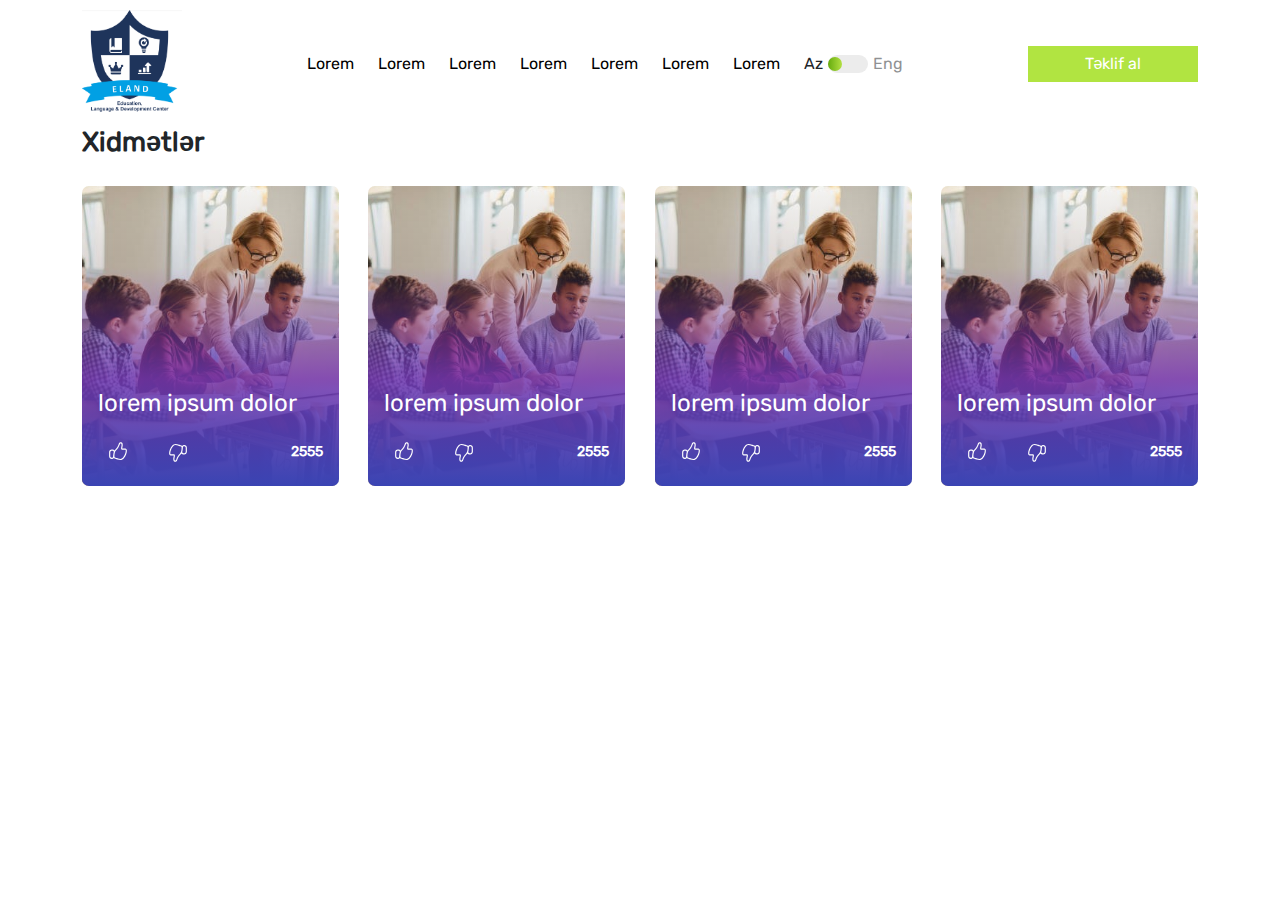
==== index.html @ 7e769d2e "first commit" ====
<!DOCTYPE html>
<html lang="en">
  <head>
    <meta charset="UTF-8" />
    <meta name="viewport" content="width=device-width, initial-scale=1.0" />
    <title>Eland</title>
    <link rel="stylesheet" href="/css/bootstrap.min.css" />
    <link rel="stylesheet" href="/css/reset.css" />
    <link rel="stylesheet" href="/css/style.css" />
  </head>
  <body>
    <header>
      <div class="container">
        <nav>
          <div id="navLogo">
            <a href="/">
              <img src="/img/elandlogo.png" alt="elandLogo" />
            </a>
          </div>
          <ul id="navLinks">
            <li><a href="">lorem</a></li>
            <li><a href="">lorem</a></li>
            <li><a href="">lorem</a></li>
            <li><a href="">lorem</a></li>
            <li><a href="">lorem</a></li>
            <li><a href="">lorem</a></li>
            <li><a href="">lorem</a></li>
            <ul id="changeLangs">
              <li id="langAze">Az</li>
              <span id="changeBar"></span>
              <li id="langEng">Eng</li>
            </ul>
          </ul>
          <a id="proposalPrice" href="">Təklif al</a>
        </nav>
      </div>
    </header>

    <main>
      <section>
        <div id="services">
          <div class="container">
            <h2>Xidmətlər</h2>
            <div id="servicesWrapper" class="wrapper">
              <article class="service" title="">
                <a href="#">
                  <img src="/img/service.jpeg" alt="" class="objFit" />
                  <div class="serviceContents">
                    <h4>lorem ipsum dolor</h4>
                    <div class="artFooter">
                      <div class="likeDislikeWrapper">
                        <div class="like">
                          <svg
                            width="24"
                            height="24"
                            viewBox="0 0 24 24"
                            fill="none"
                            xmlns="https://www.w3.org/2000/svg"
                            style="transform: scale(0.83)"
                          >
                            <path
                              fill-rule="evenodd"
                              clip-rule="evenodd"
                              d="M14.0841 0.536485C14.3864 0.374713 14.7276 0.299985 15.1011 0.299988C15.7325 0.299993 16.4523 0.421565 16.9845 1.00517C17.4967 1.56679 17.6979 2.40997 17.6979 3.49999C17.6979 4.08125 17.6049 4.70261 17.5008 5.2761C17.4564 5.5204 17.4116 5.74895 17.3688 5.96695C17.3056 6.28933 17.2469 6.58863 17.2009 6.88166C17.1292 7.33825 17.1165 7.6325 17.1439 7.79999H20.7474C21.4315 7.79999 21.9533 8.14508 22.2722 8.67725C22.5656 9.16678 22.68 9.79346 22.6975 10.4339C22.733 11.7282 22.3794 13.3855 21.765 14.9991C21.1482 16.6187 20.243 18.2622 19.1198 19.5143C18.0053 20.7566 16.5942 21.7 14.9739 21.7C13.6881 21.7 12.5704 21.419 11.5759 21.0901C11.1793 20.959 10.794 20.8172 10.4301 20.6833C10.3418 20.6508 10.2548 20.6188 10.1692 20.5875C9.72348 20.4246 9.31067 20.2795 8.90835 20.1685C8.10207 19.946 7.43821 19.6927 6.98305 19.2573C6.49428 19.977 5.67373 20.45 4.74229 20.45H4.49964C2.73243 20.45 1.29999 19.0172 1.29999 17.25V12.25C1.29999 10.4828 2.73243 9.04999 4.49964 9.04999H5.50646C6.49336 9.04999 7.27409 9.54126 7.75286 10.2495C7.99454 9.87975 8.27692 9.53071 8.60702 9.21035L8.6187 9.19901L8.6309 9.18822C10.4302 7.59759 12.0815 4.87993 12.7614 2.69155C12.7726 2.6555 12.7839 2.61866 12.7955 2.58114C12.9331 2.13431 13.1001 1.59214 13.3894 1.1715C13.5585 0.925457 13.7819 0.698182 14.0841 0.536485ZM7.80437 14.6906C7.91875 13.9262 8.04332 13.3091 8.18469 12.7623C8.21002 12.6643 8.23028 12.5656 8.24559 12.4665C8.52943 11.5954 8.95158 10.8311 9.571 10.2258C11.5764 8.44709 13.3521 5.5089 14.0983 3.10693L14.1006 3.09951C14.2708 2.55175 14.3792 2.20294 14.543 1.96469C14.6128 1.86309 14.6784 1.80631 14.7446 1.77086C14.8107 1.73549 14.9174 1.69999 15.101 1.69999C15.5838 1.69999 15.8124 1.79757 15.9501 1.94853C16.1078 2.12149 16.2979 2.5283 16.2979 3.49999C16.2979 3.94958 16.2245 4.46864 16.1233 5.02594C16.087 5.22554 16.0456 5.43772 16.0038 5.6516C15.9356 6.00051 15.8666 6.35393 15.8178 6.6646C15.7405 7.15721 15.6812 7.71539 15.792 8.17329C15.8513 8.41862 15.9726 8.69298 16.2195 8.90295C16.4736 9.11906 16.7816 9.19999 17.0835 9.19999H20.7474C20.8932 9.19999 20.9806 9.24552 21.0714 9.39694C21.1877 9.59101 21.2835 9.94089 21.2981 10.4723C21.3268 11.5218 21.0321 12.9895 20.4566 14.5009C19.8834 16.0063 19.057 17.4877 18.0777 18.5794C17.0895 19.6809 16.0272 20.3 14.9739 20.3C13.8966 20.3 12.9381 20.066 12.0155 19.7609C11.6431 19.6378 11.285 19.5061 10.9231 19.3729C10.8323 19.3395 10.7413 19.3061 10.6498 19.2726C10.2004 19.1084 9.74194 18.9461 9.28071 18.8189C8.42205 18.582 8.07763 18.3876 7.91696 18.211C7.79092 18.0725 7.69931 17.8564 7.6993 17.25C7.69929 16.4067 7.71784 15.5383 7.80437 14.6906ZM6.87675 12.1514C6.97527 11.2278 6.31593 10.45 5.50646 10.45H4.49964C3.50581 10.45 2.69999 11.2558 2.69999 12.25V17.25C2.69999 18.2442 3.50581 19.05 4.49964 19.05H4.74229C5.42084 19.05 5.9942 18.5204 6.05214 17.8272C6.16442 16.4841 6.28164 15.4129 6.41528 14.5136C6.46613 14.0258 6.5385 13.5371 6.64103 13.0577C6.70609 12.7534 6.7838 12.4503 6.87675 12.1514Z"
                              fill="#FFFFFF"
                            ></path>
                          </svg>
                        </div>
                        <div class="disLike">
                          <svg
                            width="24"
                            height="24"
                            viewBox="0 0 24 24"
                            fill="none"
                            xmlns="https://www.w3.org/2000/svg"
                            style="transform: scale(0.83) rotate(180deg)"
                          >
                            <path
                              fill-rule="evenodd"
                              clip-rule="evenodd"
                              d="M14.0841 0.536485C14.3864 0.374713 14.7276 0.299985 15.1011 0.299988C15.7325 0.299993 16.4523 0.421565 16.9845 1.00517C17.4967 1.56679 17.6979 2.40997 17.6979 3.49999C17.6979 4.08125 17.6049 4.70261 17.5008 5.2761C17.4564 5.5204 17.4116 5.74895 17.3688 5.96695C17.3056 6.28933 17.2469 6.58863 17.2009 6.88166C17.1292 7.33825 17.1165 7.6325 17.1439 7.79999H20.7474C21.4315 7.79999 21.9533 8.14508 22.2722 8.67725C22.5656 9.16678 22.68 9.79346 22.6975 10.4339C22.733 11.7282 22.3794 13.3855 21.765 14.9991C21.1482 16.6187 20.243 18.2622 19.1198 19.5143C18.0053 20.7566 16.5942 21.7 14.9739 21.7C13.6881 21.7 12.5704 21.419 11.5759 21.0901C11.1793 20.959 10.794 20.8172 10.4301 20.6833C10.3418 20.6508 10.2548 20.6188 10.1692 20.5875C9.72348 20.4246 9.31067 20.2795 8.90835 20.1685C8.10207 19.946 7.43821 19.6927 6.98305 19.2573C6.49428 19.977 5.67373 20.45 4.74229 20.45H4.49964C2.73243 20.45 1.29999 19.0172 1.29999 17.25V12.25C1.29999 10.4828 2.73243 9.04999 4.49964 9.04999H5.50646C6.49336 9.04999 7.27409 9.54126 7.75286 10.2495C7.99454 9.87975 8.27692 9.53071 8.60702 9.21035L8.6187 9.19901L8.6309 9.18822C10.4302 7.59759 12.0815 4.87993 12.7614 2.69155C12.7726 2.6555 12.7839 2.61866 12.7955 2.58114C12.9331 2.13431 13.1001 1.59214 13.3894 1.1715C13.5585 0.925457 13.7819 0.698182 14.0841 0.536485ZM7.80437 14.6906C7.91875 13.9262 8.04332 13.3091 8.18469 12.7623C8.21002 12.6643 8.23028 12.5656 8.24559 12.4665C8.52943 11.5954 8.95158 10.8311 9.571 10.2258C11.5764 8.44709 13.3521 5.5089 14.0983 3.10693L14.1006 3.09951C14.2708 2.55175 14.3792 2.20294 14.543 1.96469C14.6128 1.86309 14.6784 1.80631 14.7446 1.77086C14.8107 1.73549 14.9174 1.69999 15.101 1.69999C15.5838 1.69999 15.8124 1.79757 15.9501 1.94853C16.1078 2.12149 16.2979 2.5283 16.2979 3.49999C16.2979 3.94958 16.2245 4.46864 16.1233 5.02594C16.087 5.22554 16.0456 5.43772 16.0038 5.6516C15.9356 6.00051 15.8666 6.35393 15.8178 6.6646C15.7405 7.15721 15.6812 7.71539 15.792 8.17329C15.8513 8.41862 15.9726 8.69298 16.2195 8.90295C16.4736 9.11906 16.7816 9.19999 17.0835 9.19999H20.7474C20.8932 9.19999 20.9806 9.24552 21.0714 9.39694C21.1877 9.59101 21.2835 9.94089 21.2981 10.4723C21.3268 11.5218 21.0321 12.9895 20.4566 14.5009C19.8834 16.0063 19.057 17.4877 18.0777 18.5794C17.0895 19.6809 16.0272 20.3 14.9739 20.3C13.8966 20.3 12.9381 20.066 12.0155 19.7609C11.6431 19.6378 11.285 19.5061 10.9231 19.3729C10.8323 19.3395 10.7413 19.3061 10.6498 19.2726C10.2004 19.1084 9.74194 18.9461 9.28071 18.8189C8.42205 18.582 8.07763 18.3876 7.91696 18.211C7.79092 18.0725 7.69931 17.8564 7.6993 17.25C7.69929 16.4067 7.71784 15.5383 7.80437 14.6906ZM6.87675 12.1514C6.97527 11.2278 6.31593 10.45 5.50646 10.45H4.49964C3.50581 10.45 2.69999 11.2558 2.69999 12.25V17.25C2.69999 18.2442 3.50581 19.05 4.49964 19.05H4.74229C5.42084 19.05 5.9942 18.5204 6.05214 17.8272C6.16442 16.4841 6.28164 15.4129 6.41528 14.5136C6.46613 14.0258 6.5385 13.5371 6.64103 13.0577C6.70609 12.7534 6.7838 12.4503 6.87675 12.1514Z"
                              fill="#FFFFFF"
                            ></path>
                          </svg>
                        </div>
                      </div>
                      <div class="views">2555</div>
                    </div>
                  </div>
                </a>
              </article>
              <article class="service" title="">
                <a href="#">
                  <img src="/img/service.jpeg" alt="" class="objFit" />
                  <div class="serviceContents">
                    <h4>lorem ipsum dolor</h4>
                    <div class="artFooter">
                      <div class="likeDislikeWrapper">
                        <div class="like">
                          <svg
                            width="24"
                            height="24"
                            viewBox="0 0 24 24"
                            fill="none"
                            xmlns="https://www.w3.org/2000/svg"
                            style="transform: scale(0.83)"
                          >
                            <path
                              fill-rule="evenodd"
                              clip-rule="evenodd"
                              d="M14.0841 0.536485C14.3864 0.374713 14.7276 0.299985 15.1011 0.299988C15.7325 0.299993 16.4523 0.421565 16.9845 1.00517C17.4967 1.56679 17.6979 2.40997 17.6979 3.49999C17.6979 4.08125 17.6049 4.70261 17.5008 5.2761C17.4564 5.5204 17.4116 5.74895 17.3688 5.96695C17.3056 6.28933 17.2469 6.58863 17.2009 6.88166C17.1292 7.33825 17.1165 7.6325 17.1439 7.79999H20.7474C21.4315 7.79999 21.9533 8.14508 22.2722 8.67725C22.5656 9.16678 22.68 9.79346 22.6975 10.4339C22.733 11.7282 22.3794 13.3855 21.765 14.9991C21.1482 16.6187 20.243 18.2622 19.1198 19.5143C18.0053 20.7566 16.5942 21.7 14.9739 21.7C13.6881 21.7 12.5704 21.419 11.5759 21.0901C11.1793 20.959 10.794 20.8172 10.4301 20.6833C10.3418 20.6508 10.2548 20.6188 10.1692 20.5875C9.72348 20.4246 9.31067 20.2795 8.90835 20.1685C8.10207 19.946 7.43821 19.6927 6.98305 19.2573C6.49428 19.977 5.67373 20.45 4.74229 20.45H4.49964C2.73243 20.45 1.29999 19.0172 1.29999 17.25V12.25C1.29999 10.4828 2.73243 9.04999 4.49964 9.04999H5.50646C6.49336 9.04999 7.27409 9.54126 7.75286 10.2495C7.99454 9.87975 8.27692 9.53071 8.60702 9.21035L8.6187 9.19901L8.6309 9.18822C10.4302 7.59759 12.0815 4.87993 12.7614 2.69155C12.7726 2.6555 12.7839 2.61866 12.7955 2.58114C12.9331 2.13431 13.1001 1.59214 13.3894 1.1715C13.5585 0.925457 13.7819 0.698182 14.0841 0.536485ZM7.80437 14.6906C7.91875 13.9262 8.04332 13.3091 8.18469 12.7623C8.21002 12.6643 8.23028 12.5656 8.24559 12.4665C8.52943 11.5954 8.95158 10.8311 9.571 10.2258C11.5764 8.44709 13.3521 5.5089 14.0983 3.10693L14.1006 3.09951C14.2708 2.55175 14.3792 2.20294 14.543 1.96469C14.6128 1.86309 14.6784 1.80631 14.7446 1.77086C14.8107 1.73549 14.9174 1.69999 15.101 1.69999C15.5838 1.69999 15.8124 1.79757 15.9501 1.94853C16.1078 2.12149 16.2979 2.5283 16.2979 3.49999C16.2979 3.94958 16.2245 4.46864 16.1233 5.02594C16.087 5.22554 16.0456 5.43772 16.0038 5.6516C15.9356 6.00051 15.8666 6.35393 15.8178 6.6646C15.7405 7.15721 15.6812 7.71539 15.792 8.17329C15.8513 8.41862 15.9726 8.69298 16.2195 8.90295C16.4736 9.11906 16.7816 9.19999 17.0835 9.19999H20.7474C20.8932 9.19999 20.9806 9.24552 21.0714 9.39694C21.1877 9.59101 21.2835 9.94089 21.2981 10.4723C21.3268 11.5218 21.0321 12.9895 20.4566 14.5009C19.8834 16.0063 19.057 17.4877 18.0777 18.5794C17.0895 19.6809 16.0272 20.3 14.9739 20.3C13.8966 20.3 12.9381 20.066 12.0155 19.7609C11.6431 19.6378 11.285 19.5061 10.9231 19.3729C10.8323 19.3395 10.7413 19.3061 10.6498 19.2726C10.2004 19.1084 9.74194 18.9461 9.28071 18.8189C8.42205 18.582 8.07763 18.3876 7.91696 18.211C7.79092 18.0725 7.69931 17.8564 7.6993 17.25C7.69929 16.4067 7.71784 15.5383 7.80437 14.6906ZM6.87675 12.1514C6.97527 11.2278 6.31593 10.45 5.50646 10.45H4.49964C3.50581 10.45 2.69999 11.2558 2.69999 12.25V17.25C2.69999 18.2442 3.50581 19.05 4.49964 19.05H4.74229C5.42084 19.05 5.9942 18.5204 6.05214 17.8272C6.16442 16.4841 6.28164 15.4129 6.41528 14.5136C6.46613 14.0258 6.5385 13.5371 6.64103 13.0577C6.70609 12.7534 6.7838 12.4503 6.87675 12.1514Z"
                              fill="#FFFFFF"
                            ></path>
                          </svg>
                        </div>
                        <div class="disLike">
                          <svg
                            width="24"
                            height="24"
                            viewBox="0 0 24 24"
                            fill="none"
                            xmlns="https://www.w3.org/2000/svg"
                            style="transform: scale(0.83) rotate(180deg)"
                          >
                            <path
                              fill-rule="evenodd"
                              clip-rule="evenodd"
                              d="M14.0841 0.536485C14.3864 0.374713 14.7276 0.299985 15.1011 0.299988C15.7325 0.299993 16.4523 0.421565 16.9845 1.00517C17.4967 1.56679 17.6979 2.40997 17.6979 3.49999C17.6979 4.08125 17.6049 4.70261 17.5008 5.2761C17.4564 5.5204 17.4116 5.74895 17.3688 5.96695C17.3056 6.28933 17.2469 6.58863 17.2009 6.88166C17.1292 7.33825 17.1165 7.6325 17.1439 7.79999H20.7474C21.4315 7.79999 21.9533 8.14508 22.2722 8.67725C22.5656 9.16678 22.68 9.79346 22.6975 10.4339C22.733 11.7282 22.3794 13.3855 21.765 14.9991C21.1482 16.6187 20.243 18.2622 19.1198 19.5143C18.0053 20.7566 16.5942 21.7 14.9739 21.7C13.6881 21.7 12.5704 21.419 11.5759 21.0901C11.1793 20.959 10.794 20.8172 10.4301 20.6833C10.3418 20.6508 10.2548 20.6188 10.1692 20.5875C9.72348 20.4246 9.31067 20.2795 8.90835 20.1685C8.10207 19.946 7.43821 19.6927 6.98305 19.2573C6.49428 19.977 5.67373 20.45 4.74229 20.45H4.49964C2.73243 20.45 1.29999 19.0172 1.29999 17.25V12.25C1.29999 10.4828 2.73243 9.04999 4.49964 9.04999H5.50646C6.49336 9.04999 7.27409 9.54126 7.75286 10.2495C7.99454 9.87975 8.27692 9.53071 8.60702 9.21035L8.6187 9.19901L8.6309 9.18822C10.4302 7.59759 12.0815 4.87993 12.7614 2.69155C12.7726 2.6555 12.7839 2.61866 12.7955 2.58114C12.9331 2.13431 13.1001 1.59214 13.3894 1.1715C13.5585 0.925457 13.7819 0.698182 14.0841 0.536485ZM7.80437 14.6906C7.91875 13.9262 8.04332 13.3091 8.18469 12.7623C8.21002 12.6643 8.23028 12.5656 8.24559 12.4665C8.52943 11.5954 8.95158 10.8311 9.571 10.2258C11.5764 8.44709 13.3521 5.5089 14.0983 3.10693L14.1006 3.09951C14.2708 2.55175 14.3792 2.20294 14.543 1.96469C14.6128 1.86309 14.6784 1.80631 14.7446 1.77086C14.8107 1.73549 14.9174 1.69999 15.101 1.69999C15.5838 1.69999 15.8124 1.79757 15.9501 1.94853C16.1078 2.12149 16.2979 2.5283 16.2979 3.49999C16.2979 3.94958 16.2245 4.46864 16.1233 5.02594C16.087 5.22554 16.0456 5.43772 16.0038 5.6516C15.9356 6.00051 15.8666 6.35393 15.8178 6.6646C15.7405 7.15721 15.6812 7.71539 15.792 8.17329C15.8513 8.41862 15.9726 8.69298 16.2195 8.90295C16.4736 9.11906 16.7816 9.19999 17.0835 9.19999H20.7474C20.8932 9.19999 20.9806 9.24552 21.0714 9.39694C21.1877 9.59101 21.2835 9.94089 21.2981 10.4723C21.3268 11.5218 21.0321 12.9895 20.4566 14.5009C19.8834 16.0063 19.057 17.4877 18.0777 18.5794C17.0895 19.6809 16.0272 20.3 14.9739 20.3C13.8966 20.3 12.9381 20.066 12.0155 19.7609C11.6431 19.6378 11.285 19.5061 10.9231 19.3729C10.8323 19.3395 10.7413 19.3061 10.6498 19.2726C10.2004 19.1084 9.74194 18.9461 9.28071 18.8189C8.42205 18.582 8.07763 18.3876 7.91696 18.211C7.79092 18.0725 7.69931 17.8564 7.6993 17.25C7.69929 16.4067 7.71784 15.5383 7.80437 14.6906ZM6.87675 12.1514C6.97527 11.2278 6.31593 10.45 5.50646 10.45H4.49964C3.50581 10.45 2.69999 11.2558 2.69999 12.25V17.25C2.69999 18.2442 3.50581 19.05 4.49964 19.05H4.74229C5.42084 19.05 5.9942 18.5204 6.05214 17.8272C6.16442 16.4841 6.28164 15.4129 6.41528 14.5136C6.46613 14.0258 6.5385 13.5371 6.64103 13.0577C6.70609 12.7534 6.7838 12.4503 6.87675 12.1514Z"
                              fill="#FFFFFF"
                            ></path>
                          </svg>
                        </div>
                      </div>
                      <div class="views">2555</div>
                    </div>
                  </div>
                </a>
              </article>
              <article class="service" title="">
                <a href="#">
                  <img src="/img/service.jpeg" alt="" class="objFit" />
                  <div class="serviceContents">
                    <h4>lorem ipsum dolor</h4>
                    <div class="artFooter">
                      <div class="likeDislikeWrapper">
                        <div class="like">
                          <svg
                            width="24"
                            height="24"
                            viewBox="0 0 24 24"
                            fill="none"
                            xmlns="https://www.w3.org/2000/svg"
                            style="transform: scale(0.83)"
                          >
                            <path
                              fill-rule="evenodd"
                              clip-rule="evenodd"
                              d="M14.0841 0.536485C14.3864 0.374713 14.7276 0.299985 15.1011 0.299988C15.7325 0.299993 16.4523 0.421565 16.9845 1.00517C17.4967 1.56679 17.6979 2.40997 17.6979 3.49999C17.6979 4.08125 17.6049 4.70261 17.5008 5.2761C17.4564 5.5204 17.4116 5.74895 17.3688 5.96695C17.3056 6.28933 17.2469 6.58863 17.2009 6.88166C17.1292 7.33825 17.1165 7.6325 17.1439 7.79999H20.7474C21.4315 7.79999 21.9533 8.14508 22.2722 8.67725C22.5656 9.16678 22.68 9.79346 22.6975 10.4339C22.733 11.7282 22.3794 13.3855 21.765 14.9991C21.1482 16.6187 20.243 18.2622 19.1198 19.5143C18.0053 20.7566 16.5942 21.7 14.9739 21.7C13.6881 21.7 12.5704 21.419 11.5759 21.0901C11.1793 20.959 10.794 20.8172 10.4301 20.6833C10.3418 20.6508 10.2548 20.6188 10.1692 20.5875C9.72348 20.4246 9.31067 20.2795 8.90835 20.1685C8.10207 19.946 7.43821 19.6927 6.98305 19.2573C6.49428 19.977 5.67373 20.45 4.74229 20.45H4.49964C2.73243 20.45 1.29999 19.0172 1.29999 17.25V12.25C1.29999 10.4828 2.73243 9.04999 4.49964 9.04999H5.50646C6.49336 9.04999 7.27409 9.54126 7.75286 10.2495C7.99454 9.87975 8.27692 9.53071 8.60702 9.21035L8.6187 9.19901L8.6309 9.18822C10.4302 7.59759 12.0815 4.87993 12.7614 2.69155C12.7726 2.6555 12.7839 2.61866 12.7955 2.58114C12.9331 2.13431 13.1001 1.59214 13.3894 1.1715C13.5585 0.925457 13.7819 0.698182 14.0841 0.536485ZM7.80437 14.6906C7.91875 13.9262 8.04332 13.3091 8.18469 12.7623C8.21002 12.6643 8.23028 12.5656 8.24559 12.4665C8.52943 11.5954 8.95158 10.8311 9.571 10.2258C11.5764 8.44709 13.3521 5.5089 14.0983 3.10693L14.1006 3.09951C14.2708 2.55175 14.3792 2.20294 14.543 1.96469C14.6128 1.86309 14.6784 1.80631 14.7446 1.77086C14.8107 1.73549 14.9174 1.69999 15.101 1.69999C15.5838 1.69999 15.8124 1.79757 15.9501 1.94853C16.1078 2.12149 16.2979 2.5283 16.2979 3.49999C16.2979 3.94958 16.2245 4.46864 16.1233 5.02594C16.087 5.22554 16.0456 5.43772 16.0038 5.6516C15.9356 6.00051 15.8666 6.35393 15.8178 6.6646C15.7405 7.15721 15.6812 7.71539 15.792 8.17329C15.8513 8.41862 15.9726 8.69298 16.2195 8.90295C16.4736 9.11906 16.7816 9.19999 17.0835 9.19999H20.7474C20.8932 9.19999 20.9806 9.24552 21.0714 9.39694C21.1877 9.59101 21.2835 9.94089 21.2981 10.4723C21.3268 11.5218 21.0321 12.9895 20.4566 14.5009C19.8834 16.0063 19.057 17.4877 18.0777 18.5794C17.0895 19.6809 16.0272 20.3 14.9739 20.3C13.8966 20.3 12.9381 20.066 12.0155 19.7609C11.6431 19.6378 11.285 19.5061 10.9231 19.3729C10.8323 19.3395 10.7413 19.3061 10.6498 19.2726C10.2004 19.1084 9.74194 18.9461 9.28071 18.8189C8.42205 18.582 8.07763 18.3876 7.91696 18.211C7.79092 18.0725 7.69931 17.8564 7.6993 17.25C7.69929 16.4067 7.71784 15.5383 7.80437 14.6906ZM6.87675 12.1514C6.97527 11.2278 6.31593 10.45 5.50646 10.45H4.49964C3.50581 10.45 2.69999 11.2558 2.69999 12.25V17.25C2.69999 18.2442 3.50581 19.05 4.49964 19.05H4.74229C5.42084 19.05 5.9942 18.5204 6.05214 17.8272C6.16442 16.4841 6.28164 15.4129 6.41528 14.5136C6.46613 14.0258 6.5385 13.5371 6.64103 13.0577C6.70609 12.7534 6.7838 12.4503 6.87675 12.1514Z"
                              fill="#FFFFFF"
                            ></path>
                          </svg>
                        </div>
                        <div class="disLike">
                          <svg
                            width="24"
                            height="24"
                            viewBox="0 0 24 24"
                            fill="none"
                            xmlns="https://www.w3.org/2000/svg"
                            style="transform: scale(0.83) rotate(180deg)"
                          >
                            <path
                              fill-rule="evenodd"
                              clip-rule="evenodd"
                              d="M14.0841 0.536485C14.3864 0.374713 14.7276 0.299985 15.1011 0.299988C15.7325 0.299993 16.4523 0.421565 16.9845 1.00517C17.4967 1.56679 17.6979 2.40997 17.6979 3.49999C17.6979 4.08125 17.6049 4.70261 17.5008 5.2761C17.4564 5.5204 17.4116 5.74895 17.3688 5.96695C17.3056 6.28933 17.2469 6.58863 17.2009 6.88166C17.1292 7.33825 17.1165 7.6325 17.1439 7.79999H20.7474C21.4315 7.79999 21.9533 8.14508 22.2722 8.67725C22.5656 9.16678 22.68 9.79346 22.6975 10.4339C22.733 11.7282 22.3794 13.3855 21.765 14.9991C21.1482 16.6187 20.243 18.2622 19.1198 19.5143C18.0053 20.7566 16.5942 21.7 14.9739 21.7C13.6881 21.7 12.5704 21.419 11.5759 21.0901C11.1793 20.959 10.794 20.8172 10.4301 20.6833C10.3418 20.6508 10.2548 20.6188 10.1692 20.5875C9.72348 20.4246 9.31067 20.2795 8.90835 20.1685C8.10207 19.946 7.43821 19.6927 6.98305 19.2573C6.49428 19.977 5.67373 20.45 4.74229 20.45H4.49964C2.73243 20.45 1.29999 19.0172 1.29999 17.25V12.25C1.29999 10.4828 2.73243 9.04999 4.49964 9.04999H5.50646C6.49336 9.04999 7.27409 9.54126 7.75286 10.2495C7.99454 9.87975 8.27692 9.53071 8.60702 9.21035L8.6187 9.19901L8.6309 9.18822C10.4302 7.59759 12.0815 4.87993 12.7614 2.69155C12.7726 2.6555 12.7839 2.61866 12.7955 2.58114C12.9331 2.13431 13.1001 1.59214 13.3894 1.1715C13.5585 0.925457 13.7819 0.698182 14.0841 0.536485ZM7.80437 14.6906C7.91875 13.9262 8.04332 13.3091 8.18469 12.7623C8.21002 12.6643 8.23028 12.5656 8.24559 12.4665C8.52943 11.5954 8.95158 10.8311 9.571 10.2258C11.5764 8.44709 13.3521 5.5089 14.0983 3.10693L14.1006 3.09951C14.2708 2.55175 14.3792 2.20294 14.543 1.96469C14.6128 1.86309 14.6784 1.80631 14.7446 1.77086C14.8107 1.73549 14.9174 1.69999 15.101 1.69999C15.5838 1.69999 15.8124 1.79757 15.9501 1.94853C16.1078 2.12149 16.2979 2.5283 16.2979 3.49999C16.2979 3.94958 16.2245 4.46864 16.1233 5.02594C16.087 5.22554 16.0456 5.43772 16.0038 5.6516C15.9356 6.00051 15.8666 6.35393 15.8178 6.6646C15.7405 7.15721 15.6812 7.71539 15.792 8.17329C15.8513 8.41862 15.9726 8.69298 16.2195 8.90295C16.4736 9.11906 16.7816 9.19999 17.0835 9.19999H20.7474C20.8932 9.19999 20.9806 9.24552 21.0714 9.39694C21.1877 9.59101 21.2835 9.94089 21.2981 10.4723C21.3268 11.5218 21.0321 12.9895 20.4566 14.5009C19.8834 16.0063 19.057 17.4877 18.0777 18.5794C17.0895 19.6809 16.0272 20.3 14.9739 20.3C13.8966 20.3 12.9381 20.066 12.0155 19.7609C11.6431 19.6378 11.285 19.5061 10.9231 19.3729C10.8323 19.3395 10.7413 19.3061 10.6498 19.2726C10.2004 19.1084 9.74194 18.9461 9.28071 18.8189C8.42205 18.582 8.07763 18.3876 7.91696 18.211C7.79092 18.0725 7.69931 17.8564 7.6993 17.25C7.69929 16.4067 7.71784 15.5383 7.80437 14.6906ZM6.87675 12.1514C6.97527 11.2278 6.31593 10.45 5.50646 10.45H4.49964C3.50581 10.45 2.69999 11.2558 2.69999 12.25V17.25C2.69999 18.2442 3.50581 19.05 4.49964 19.05H4.74229C5.42084 19.05 5.9942 18.5204 6.05214 17.8272C6.16442 16.4841 6.28164 15.4129 6.41528 14.5136C6.46613 14.0258 6.5385 13.5371 6.64103 13.0577C6.70609 12.7534 6.7838 12.4503 6.87675 12.1514Z"
                              fill="#FFFFFF"
                            ></path>
                          </svg>
                        </div>
                      </div>
                      <div class="views">2555</div>
                    </div>
                  </div>
                </a>
              </article>
              <article class="service" title="">
                <a href="#">
                  <img src="/img/service.jpeg" alt="" class="objFit" />
                  <div class="serviceContents">
                    <h4>lorem ipsum dolor</h4>
                    <div class="artFooter">
                      <div class="likeDislikeWrapper">
                        <div class="like">
                          <svg
                            width="24"
                            height="24"
                            viewBox="0 0 24 24"
                            fill="none"
                            xmlns="https://www.w3.org/2000/svg"
                            style="transform: scale(0.83)"
                          >
                            <path
                              fill-rule="evenodd"
                              clip-rule="evenodd"
                              d="M14.0841 0.536485C14.3864 0.374713 14.7276 0.299985 15.1011 0.299988C15.7325 0.299993 16.4523 0.421565 16.9845 1.00517C17.4967 1.56679 17.6979 2.40997 17.6979 3.49999C17.6979 4.08125 17.6049 4.70261 17.5008 5.2761C17.4564 5.5204 17.4116 5.74895 17.3688 5.96695C17.3056 6.28933 17.2469 6.58863 17.2009 6.88166C17.1292 7.33825 17.1165 7.6325 17.1439 7.79999H20.7474C21.4315 7.79999 21.9533 8.14508 22.2722 8.67725C22.5656 9.16678 22.68 9.79346 22.6975 10.4339C22.733 11.7282 22.3794 13.3855 21.765 14.9991C21.1482 16.6187 20.243 18.2622 19.1198 19.5143C18.0053 20.7566 16.5942 21.7 14.9739 21.7C13.6881 21.7 12.5704 21.419 11.5759 21.0901C11.1793 20.959 10.794 20.8172 10.4301 20.6833C10.3418 20.6508 10.2548 20.6188 10.1692 20.5875C9.72348 20.4246 9.31067 20.2795 8.90835 20.1685C8.10207 19.946 7.43821 19.6927 6.98305 19.2573C6.49428 19.977 5.67373 20.45 4.74229 20.45H4.49964C2.73243 20.45 1.29999 19.0172 1.29999 17.25V12.25C1.29999 10.4828 2.73243 9.04999 4.49964 9.04999H5.50646C6.49336 9.04999 7.27409 9.54126 7.75286 10.2495C7.99454 9.87975 8.27692 9.53071 8.60702 9.21035L8.6187 9.19901L8.6309 9.18822C10.4302 7.59759 12.0815 4.87993 12.7614 2.69155C12.7726 2.6555 12.7839 2.61866 12.7955 2.58114C12.9331 2.13431 13.1001 1.59214 13.3894 1.1715C13.5585 0.925457 13.7819 0.698182 14.0841 0.536485ZM7.80437 14.6906C7.91875 13.9262 8.04332 13.3091 8.18469 12.7623C8.21002 12.6643 8.23028 12.5656 8.24559 12.4665C8.52943 11.5954 8.95158 10.8311 9.571 10.2258C11.5764 8.44709 13.3521 5.5089 14.0983 3.10693L14.1006 3.09951C14.2708 2.55175 14.3792 2.20294 14.543 1.96469C14.6128 1.86309 14.6784 1.80631 14.7446 1.77086C14.8107 1.73549 14.9174 1.69999 15.101 1.69999C15.5838 1.69999 15.8124 1.79757 15.9501 1.94853C16.1078 2.12149 16.2979 2.5283 16.2979 3.49999C16.2979 3.94958 16.2245 4.46864 16.1233 5.02594C16.087 5.22554 16.0456 5.43772 16.0038 5.6516C15.9356 6.00051 15.8666 6.35393 15.8178 6.6646C15.7405 7.15721 15.6812 7.71539 15.792 8.17329C15.8513 8.41862 15.9726 8.69298 16.2195 8.90295C16.4736 9.11906 16.7816 9.19999 17.0835 9.19999H20.7474C20.8932 9.19999 20.9806 9.24552 21.0714 9.39694C21.1877 9.59101 21.2835 9.94089 21.2981 10.4723C21.3268 11.5218 21.0321 12.9895 20.4566 14.5009C19.8834 16.0063 19.057 17.4877 18.0777 18.5794C17.0895 19.6809 16.0272 20.3 14.9739 20.3C13.8966 20.3 12.9381 20.066 12.0155 19.7609C11.6431 19.6378 11.285 19.5061 10.9231 19.3729C10.8323 19.3395 10.7413 19.3061 10.6498 19.2726C10.2004 19.1084 9.74194 18.9461 9.28071 18.8189C8.42205 18.582 8.07763 18.3876 7.91696 18.211C7.79092 18.0725 7.69931 17.8564 7.6993 17.25C7.69929 16.4067 7.71784 15.5383 7.80437 14.6906ZM6.87675 12.1514C6.97527 11.2278 6.31593 10.45 5.50646 10.45H4.49964C3.50581 10.45 2.69999 11.2558 2.69999 12.25V17.25C2.69999 18.2442 3.50581 19.05 4.49964 19.05H4.74229C5.42084 19.05 5.9942 18.5204 6.05214 17.8272C6.16442 16.4841 6.28164 15.4129 6.41528 14.5136C6.46613 14.0258 6.5385 13.5371 6.64103 13.0577C6.70609 12.7534 6.7838 12.4503 6.87675 12.1514Z"
                              fill="#FFFFFF"
                            ></path>
                          </svg>
                        </div>
                        <div class="disLike">
                          <svg
                            width="24"
                            height="24"
                            viewBox="0 0 24 24"
                            fill="none"
                            xmlns="https://www.w3.org/2000/svg"
                            style="transform: scale(0.83) rotate(180deg)"
                          >
                            <path
                              fill-rule="evenodd"
                              clip-rule="evenodd"
                              d="M14.0841 0.536485C14.3864 0.374713 14.7276 0.299985 15.1011 0.299988C15.7325 0.299993 16.4523 0.421565 16.9845 1.00517C17.4967 1.56679 17.6979 2.40997 17.6979 3.49999C17.6979 4.08125 17.6049 4.70261 17.5008 5.2761C17.4564 5.5204 17.4116 5.74895 17.3688 5.96695C17.3056 6.28933 17.2469 6.58863 17.2009 6.88166C17.1292 7.33825 17.1165 7.6325 17.1439 7.79999H20.7474C21.4315 7.79999 21.9533 8.14508 22.2722 8.67725C22.5656 9.16678 22.68 9.79346 22.6975 10.4339C22.733 11.7282 22.3794 13.3855 21.765 14.9991C21.1482 16.6187 20.243 18.2622 19.1198 19.5143C18.0053 20.7566 16.5942 21.7 14.9739 21.7C13.6881 21.7 12.5704 21.419 11.5759 21.0901C11.1793 20.959 10.794 20.8172 10.4301 20.6833C10.3418 20.6508 10.2548 20.6188 10.1692 20.5875C9.72348 20.4246 9.31067 20.2795 8.90835 20.1685C8.10207 19.946 7.43821 19.6927 6.98305 19.2573C6.49428 19.977 5.67373 20.45 4.74229 20.45H4.49964C2.73243 20.45 1.29999 19.0172 1.29999 17.25V12.25C1.29999 10.4828 2.73243 9.04999 4.49964 9.04999H5.50646C6.49336 9.04999 7.27409 9.54126 7.75286 10.2495C7.99454 9.87975 8.27692 9.53071 8.60702 9.21035L8.6187 9.19901L8.6309 9.18822C10.4302 7.59759 12.0815 4.87993 12.7614 2.69155C12.7726 2.6555 12.7839 2.61866 12.7955 2.58114C12.9331 2.13431 13.1001 1.59214 13.3894 1.1715C13.5585 0.925457 13.7819 0.698182 14.0841 0.536485ZM7.80437 14.6906C7.91875 13.9262 8.04332 13.3091 8.18469 12.7623C8.21002 12.6643 8.23028 12.5656 8.24559 12.4665C8.52943 11.5954 8.95158 10.8311 9.571 10.2258C11.5764 8.44709 13.3521 5.5089 14.0983 3.10693L14.1006 3.09951C14.2708 2.55175 14.3792 2.20294 14.543 1.96469C14.6128 1.86309 14.6784 1.80631 14.7446 1.77086C14.8107 1.73549 14.9174 1.69999 15.101 1.69999C15.5838 1.69999 15.8124 1.79757 15.9501 1.94853C16.1078 2.12149 16.2979 2.5283 16.2979 3.49999C16.2979 3.94958 16.2245 4.46864 16.1233 5.02594C16.087 5.22554 16.0456 5.43772 16.0038 5.6516C15.9356 6.00051 15.8666 6.35393 15.8178 6.6646C15.7405 7.15721 15.6812 7.71539 15.792 8.17329C15.8513 8.41862 15.9726 8.69298 16.2195 8.90295C16.4736 9.11906 16.7816 9.19999 17.0835 9.19999H20.7474C20.8932 9.19999 20.9806 9.24552 21.0714 9.39694C21.1877 9.59101 21.2835 9.94089 21.2981 10.4723C21.3268 11.5218 21.0321 12.9895 20.4566 14.5009C19.8834 16.0063 19.057 17.4877 18.0777 18.5794C17.0895 19.6809 16.0272 20.3 14.9739 20.3C13.8966 20.3 12.9381 20.066 12.0155 19.7609C11.6431 19.6378 11.285 19.5061 10.9231 19.3729C10.8323 19.3395 10.7413 19.3061 10.6498 19.2726C10.2004 19.1084 9.74194 18.9461 9.28071 18.8189C8.42205 18.582 8.07763 18.3876 7.91696 18.211C7.79092 18.0725 7.69931 17.8564 7.6993 17.25C7.69929 16.4067 7.71784 15.5383 7.80437 14.6906ZM6.87675 12.1514C6.97527 11.2278 6.31593 10.45 5.50646 10.45H4.49964C3.50581 10.45 2.69999 11.2558 2.69999 12.25V17.25C2.69999 18.2442 3.50581 19.05 4.49964 19.05H4.74229C5.42084 19.05 5.9942 18.5204 6.05214 17.8272C6.16442 16.4841 6.28164 15.4129 6.41528 14.5136C6.46613 14.0258 6.5385 13.5371 6.64103 13.0577C6.70609 12.7534 6.7838 12.4503 6.87675 12.1514Z"
                              fill="#FFFFFF"
                            ></path>
                          </svg>
                        </div>
                      </div>
                      <div class="views">2555</div>
                    </div>
                  </div>
                </a>
              </article>
            </div>
          </div>
        </div>
      </section>
    </main>
    <script src="/js/jquery.min.js"></script>
    <script src="/js/bootstrap.min.js"></script>
    <script src="/js/script.js"></script>
  </body>
</html>
---- css/style.css ----
@font-face {
  font-family: rubikRegular;
  src: url(/fonts/rubikregular.woff2);
}
@font-face {
  font-family: rubikMedium;
  src: url(/fonts/rubikmedium.woff2);
}
@font-face {
  font-family: rubikSemiBold;
  src: url(/fonts/RubikSemibold.woff2);
}
@font-face {
  font-family: rubikBold;
  src: url(/fonts/RubikBold.woff2);
}

* {
  font-family: rubikRegular, Helvetica, sans-serif !important;
}
.objFit {
    width: 100%;
    height: 100%;
    object-fit: cover;
}
#navLogo {
  width: 100px;
}
img {
  width: 100%;
  height: 100%;
}
nav {
  padding: 10px 0px;
  display: flex;
  align-items: center;
  justify-content: space-between;
}
a {
  text-decoration: none;
  color: #000;
}
#navLinks {
  display: flex;
  align-items: center;
  gap: 24px;
}
#navLinks li {
  position: relative;
}
#navLinks a,
#navLinks > li {
  transition: all 0.4s cubic-bezier(0.645, 0.045, 0.355, 1);
  text-transform: capitalize;
}
#navLinks > li:hover a {
  color: #0009;
}
#navLinks > li::after {
  transition: all 0.4s cubic-bezier(0.645, 0.045, 0.355, 1);
  content: "";
  width: 0;
  height: 2px;
  bottom: -3px;
  left: 0;
  background: linear-gradient(90deg, #65ab0e 0%, #b3e042 100%) no-repeat left
    85%;
  position: absolute;
}
#navLinks > li:hover::after {
  width: 100%;
}
#changeLangs {
  display: flex;
  align-items: center;
  gap: 5px;
}
#changeLangs li {
  transition: all 0.3s ease;
}
#langEng {
  opacity: 0.5;
}
#langEng.brightOp {
  opacity: 1;
}
#langAze.fadeOp {
  opacity: 0.5;
}
#changeBar {
  position: relative;
  display: inline-block;
  width: 40px;
  height: 18px;
  text-align: left;
  background: #ececec;
  border-radius: 20px;
  transition: all 0.3s ease;
}
#changeBar::before {
  content: "";
  position: absolute;
  left: 0;
  border-radius: 50%;
  width: 14px;
  height: 14px;
  margin-top: 2px;
  background: linear-gradient(90deg, #65ab0e 0%, #b3e042 100%);
  transition: all 0.3s ease;
  z-index: 2;
}
#changeBar::after {
  content: "";
  position: absolute;
  left: 0;
  top: 0;
  width: 0;
  height: 100%;
  background-color: #000;
  border-radius: 20px;
  transition: all 0.3s ease;
}
#changeBar.changes::before {
  transform: translateX(25px);
}
#changeBar.changes::after {
  width: 100%;
}
#proposalPrice {
  width: 170px;
  padding: 10px 0px;
  color: #fff;
  background: #b1e441;
  display: grid;
  place-content: center;
  transition: all 0.16s ease;
}
#proposalPrice:hover {
  background: #96c924;
}

/* xidmetler */
#services  h2{
    font-size: 1.7rem;
    font-weight: 600;
}
.wrapper {
    display: flex;
    align-items: center;
    justify-content: space-between;
    gap: 20px;
    flex-wrap: wrap;
    margin-top: 30px;
}
#servicesWrapper .service {
    width: 23%;
    overflow: hidden;
    border-radius: 7px;
    height: 300px;
    position: relative;
}
#servicesWrapper .service a::after {
    content: "";
    position: absolute;
    right: 0;
    top: 0;
    left: 0;
    height: 100%;
    width: 100%;
    background: linear-gradient(rgba(118, 99, 95, .04) 0, rgba(118, 99, 95, .21) 27%, rgb(119 58 179 / 85%) 64.33%, rgb(58 68 179) 100%);
}

#servicesWrapper .service img{
    transition: all .3s ease;
}
#servicesWrapper .service:hover img {
    scale: 105%;
    filter: brightness(70%);
}
#servicesWrapper .service a {
    position: relative;
    height: 100%;
    display: inline-block;
}
.serviceContents {
    position: absolute;
    z-index: 2;
    bottom: 0;
    left: 0;
    padding: 16px;
    width: 100%;
}
.serviceContents h4 {
    font-size: 24px;
    line-height: 30px;
    color: #fff;
    margin-bottom: 16px;
}
.likeDislikeWrapper {
    display: flex;
    align-items: center;
    gap: 20px;
}
.likeDislikeWrapper>div {
    cursor: pointer;
    padding: 6px 8px;
    transition: all .5s ease;
    border-radius: 12px;
}
.likeDislikeWrapper>div:hover {
    background: rgba(255, 255, 255, .3);
}
.artFooter {
    display: flex;
    align-items: center;
    justify-content: space-between;
}
.views {
    color: #fff;
    font-size: 14px;
    font-weight: bold;
}
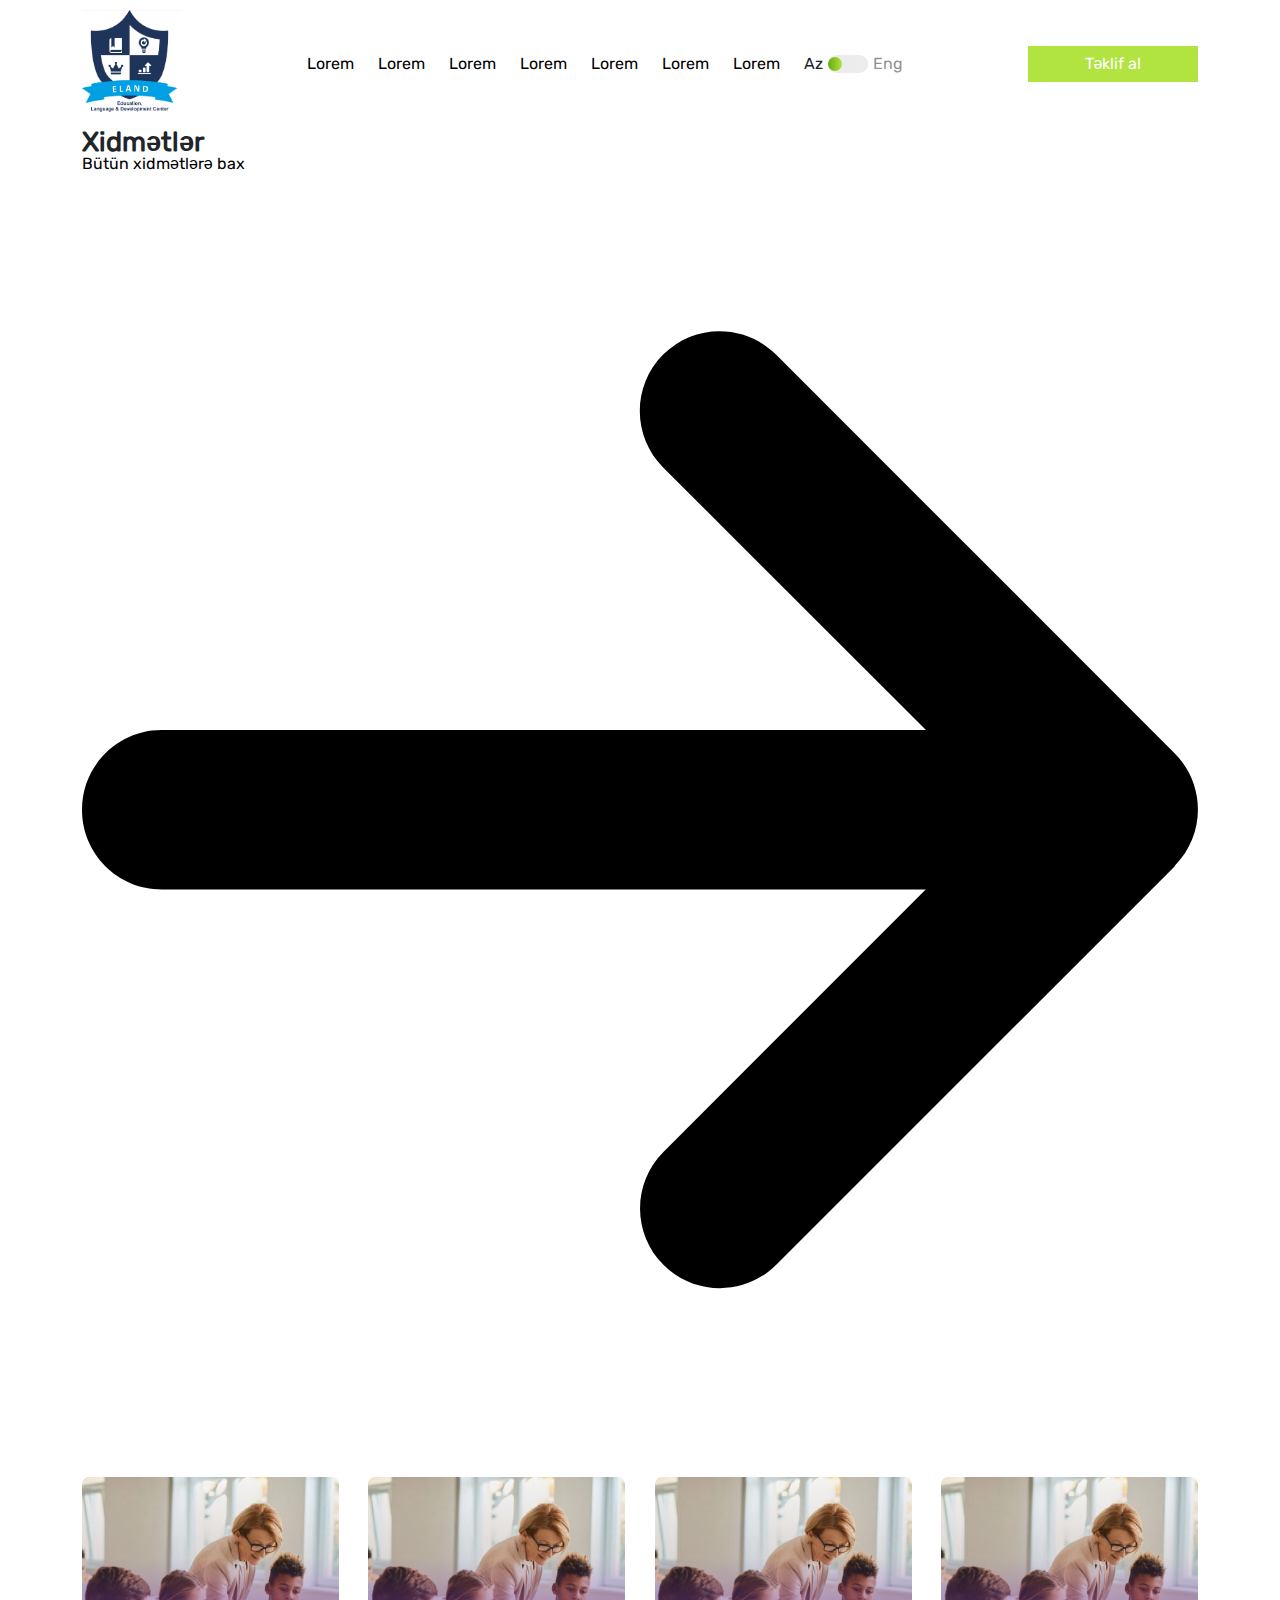
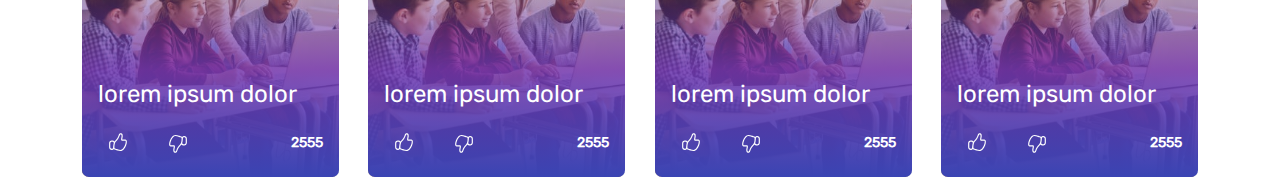
==== commit f04d3121: "Update index.html" ====
--- a/index.html
+++ b/index.html
@@ -4,9 +4,10 @@
     <meta charset="UTF-8" />
     <meta name="viewport" content="width=device-width, initial-scale=1.0" />
     <title>Eland</title>
-    <link rel="stylesheet" href="/css/bootstrap.min.css" />
-    <link rel="stylesheet" href="/css/reset.css" />
-    <link rel="stylesheet" href="/css/style.css" />
+    <link rel="stylesheet" href="css/bootstrap.min.css" />
+    <link rel="stylesheet" href="css/reset.css" />
+    <link rel="stylesheet" href="css/fontaw.css" />
+    <link rel="stylesheet" href="css/style.css" />
   </head>
   <body>
     <header>
@@ -40,7 +41,17 @@
       <section>
         <div id="services">
           <div class="container">
-            <h2>Xidmətlər</h2>
+            <div id="serviceTitles">
+              <h2>Xidmətlər</h2>
+              <a href="#"
+                >Bütün xidmətlərə bax
+                <svg xmlns="http://www.w3.org/2000/svg" viewBox="0 0 448 512">
+                  <!--!Font Awesome Free 6.6.0 by @fontawesome - https://fontawesome.com License - https://fontawesome.com/license/free Copyright 2024 Fonticons, Inc.-->
+                  <path
+                    d="M438.6 278.6c12.5-12.5 12.5-32.8 0-45.3l-160-160c-12.5-12.5-32.8-12.5-45.3 0s-12.5 32.8 0 45.3L338.8 224 32 224c-17.7 0-32 14.3-32 32s14.3 32 32 32l306.7 0L233.4 393.4c-12.5 12.5-12.5 32.8 0 45.3s32.8 12.5 45.3 0l160-160z"
+                  /></svg
+              ></a>
+            </div>
             <div id="servicesWrapper" class="wrapper">
               <article class="service" title="">
                 <a href="#">
@@ -235,8 +246,9 @@
         </div>
       </section>
     </main>
-    <script src="/js/jquery.min.js"></script>
-    <script src="/js/bootstrap.min.js"></script>
-    <script src="/js/script.js"></script>
+    <script src="js/fontaw.js"></script>
+    <script src="js/jquery.min.js"></script>
+    <script src="js/bootstrap.min.js"></script>
+    <script src="js/script.js"></script>
   </body>
 </html>
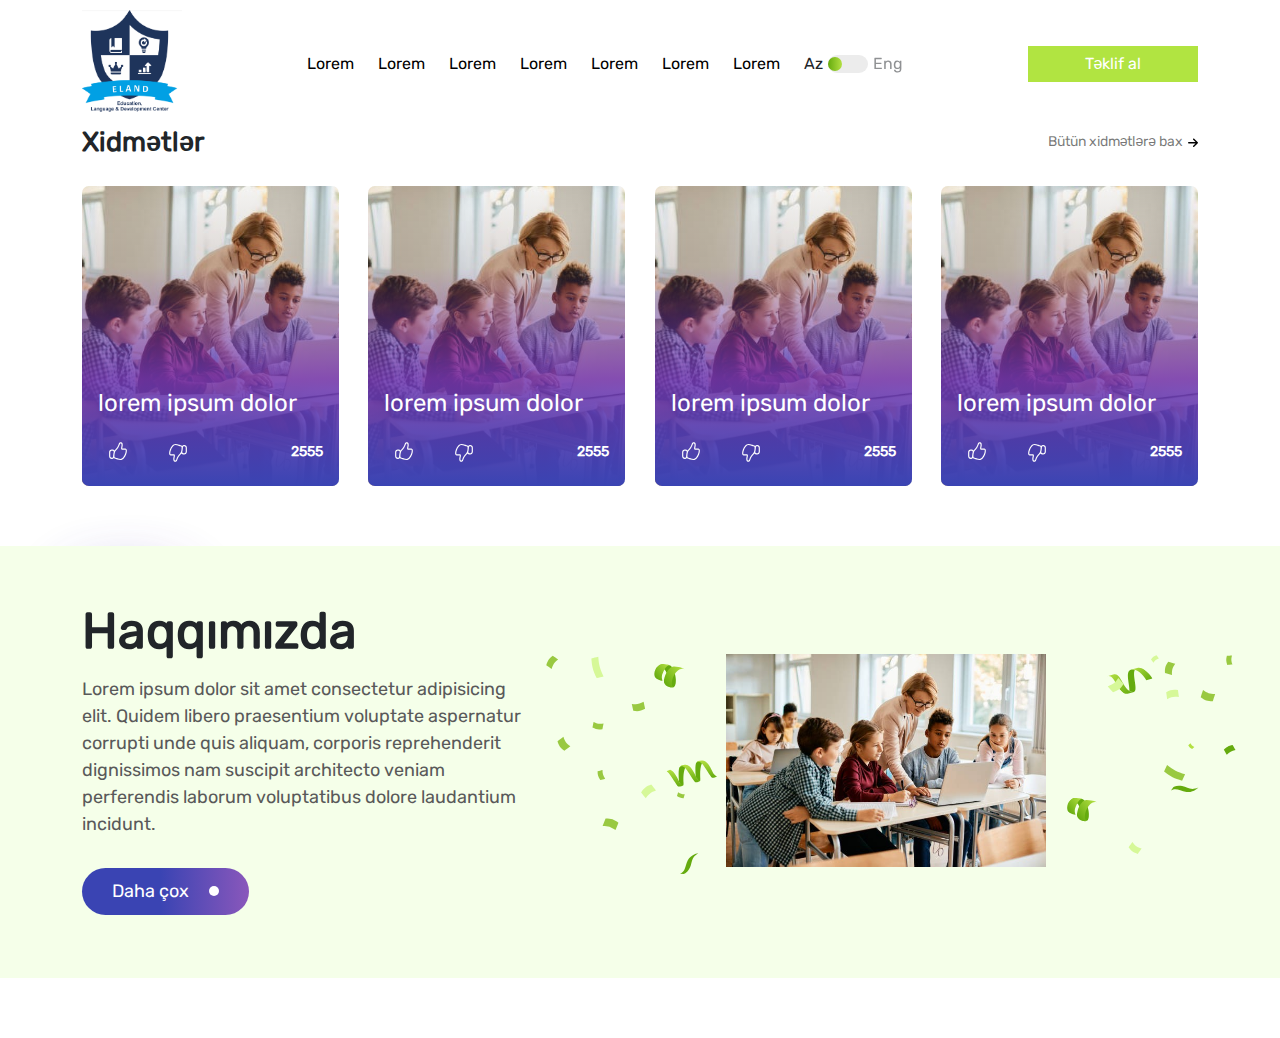
==== commit 3399b409: "add aboutus to mainpage" ====
--- a/index.html
+++ b/index.html
@@ -4,10 +4,10 @@
     <meta charset="UTF-8" />
     <meta name="viewport" content="width=device-width, initial-scale=1.0" />
     <title>Eland</title>
-    <link rel="stylesheet" href="css/bootstrap.min.css" />
-    <link rel="stylesheet" href="css/reset.css" />
-    <link rel="stylesheet" href="css/fontaw.css" />
-    <link rel="stylesheet" href="css/style.css" />
+    <link rel="stylesheet" href="/css/bootstrap.min.css" />
+    <link rel="stylesheet" href="/css/reset.css" />
+    <link rel="stylesheet" href="/css/fontaw.css" />
+    <link rel="stylesheet" href="/css/style.css" />
   </head>
   <body>
     <header>
@@ -38,6 +38,8 @@
     </header>
 
     <main>
+
+      <!-- services -->
       <section>
         <div id="services">
           <div class="container">
@@ -245,10 +247,52 @@
           </div>
         </div>
       </section>
+
+      <!-- aboutus -->
+      <section>
+        <div class="bgBlue">
+          <div class="container">
+            <div id="mainAbout">
+              <div id="mainAboutContents">
+                <h2>Haqqımızda</h2>
+                <p>Lorem ipsum dolor sit amet consectetur adipisicing elit. Quidem libero praesentium voluptate aspernatur corrupti unde quis aliquam, corporis reprehenderit dignissimos nam suscipit architecto veniam perferendis laborum voluptatibus dolore laudantium incidunt.</p>
+                <a href="/"><span>Daha çox</span></a>
+              </div>
+              <div id="mainAboutImg">
+                <div class="confetties first">
+                  <div class="partialConfetti" data-speed="6">
+                    <img src="/img/ratingimgpart1.svg" alt="">
+                  </div>
+                  <div class="partialConfetti" data-speed="4">
+                    <img src="/img/ratingimgpart2.svg" alt="">
+                  </div>
+                  <div class="partialConfetti" data-speed="8">
+                    <img src="/img/ratingimgpart3.svg" alt="">
+                  </div>
+                </div>
+                <div>
+                  <img class="objFit" src="/img/service.jpeg" alt="">
+                </div>
+                <div class="confetties second">
+                  <div class="partialConfetti" data-speed="3">
+                    <img src="/img/ratingimgpart4.svg" alt="">
+                  </div>
+                  <div class="partialConfetti" data-speed="9">
+                    <img src="/img/ratingimgpart5.svg" alt="">
+                  </div>
+                  <div class="partialConfetti" data-speed="7">
+                    <img src="/img/ratingimgpart6.svg" alt="">
+                  </div>
+                </div>
+              </div>
+            </div>
+          </div>
+        </div>
+      </section>
     </main>
-    <script src="js/fontaw.js"></script>
-    <script src="js/jquery.min.js"></script>
-    <script src="js/bootstrap.min.js"></script>
-    <script src="js/script.js"></script>
+    <script src="/js/fontaw.js"></script>
+    <script src="/js/jquery.min.js"></script>
+    <script src="/js/bootstrap.min.js"></script>
+    <script src="/js/script.js"></script>
   </body>
 </html>
--- a/css/style.css
+++ b/css/style.css
@@ -18,15 +18,19 @@
 * {
   font-family: rubikRegular, Helvetica, sans-serif !important;
 }
+.bgBlue {
+  background: #f5ffe9;
+  margin: 60px 0px;
+}
 .objFit {
-    width: 100%;
-    height: 100%;
-    object-fit: cover;
+  width: 100%;
+  height: 100%;
+  object-fit: cover;
 }
 #navLogo {
   width: 100px;
 }
-img {
+#navLogo img {
   width: 100%;
   height: 100%;
 }
@@ -140,83 +144,247 @@
 }
 
 /* xidmetler */
-#services  h2{
-    font-size: 1.7rem;
-    font-weight: 600;
+#serviceTitles {
+  display: flex;
+  align-items: center;
+  justify-content: space-between;
+}
+#serviceTitles a {
+  font-size: 14px;
+  color: #0008;
+  display: flex;
+  align-items: center;
+  gap: 5px;
+}
+#serviceTitles a:hover svg {
+  transform: translateX(5px);
+}
+#serviceTitles svg {
+  width: 10px;
+  transition: all 0.3s ease;
+}
+#services h2 {
+  font-size: 1.7rem;
+  font-weight: 600;
 }
 .wrapper {
-    display: flex;
-    align-items: center;
-    justify-content: space-between;
-    gap: 20px;
-    flex-wrap: wrap;
-    margin-top: 30px;
+  display: flex;
+  align-items: center;
+  justify-content: space-between;
+  gap: 20px;
+  flex-wrap: wrap;
+  margin-top: 30px;
 }
 #servicesWrapper .service {
-    width: 23%;
-    overflow: hidden;
-    border-radius: 7px;
-    height: 300px;
-    position: relative;
+  width: 23%;
+  overflow: hidden;
+  border-radius: 7px;
+  height: 300px;
+  position: relative;
 }
 #servicesWrapper .service a::after {
-    content: "";
-    position: absolute;
-    right: 0;
-    top: 0;
-    left: 0;
-    height: 100%;
+  content: "";
+  position: absolute;
+  right: 0;
+  top: 0;
+  left: 0;
+  height: 100%;
+  width: 100%;
+  background: linear-gradient(
+    rgba(118, 99, 95, 0.04) 0,
+    rgba(118, 99, 95, 0.21) 27%,
+    rgb(119 58 179 / 85%) 64.33%,
+    rgb(58 68 179) 100%
+  );
+}
+
+#servicesWrapper .service img {
+  transition: all 0.3s ease;
+}
+#servicesWrapper .service:hover img {
+  scale: 105%;
+  filter: brightness(70%);
+}
+#servicesWrapper .service a {
+  position: relative;
+  height: 100%;
+  display: inline-block;
+}
+.serviceContents {
+  position: absolute;
+  z-index: 2;
+  bottom: 0;
+  left: 0;
+  padding: 16px;
+  width: 100%;
+}
+.serviceContents h4 {
+  font-size: 24px;
+  line-height: 30px;
+  color: #fff;
+  margin-bottom: 16px;
+}
+.likeDislikeWrapper {
+  display: flex;
+  align-items: center;
+  gap: 20px;
+}
+.likeDislikeWrapper > div {
+  cursor: pointer;
+  padding: 6px 8px;
+  transition: all 0.5s ease;
+  border-radius: 12px;
+}
+.likeDislikeWrapper > div:hover {
+  background: rgba(255, 255, 255, 0.3);
+}
+.artFooter {
+  display: flex;
+  align-items: center;
+  justify-content: space-between;
+}
+.views {
+  color: #fff;
+  font-size: 14px;
+  font-weight: bold;
+}
+
+/* mainAboutUs */
+#mainAbout {
+  display: flex;
+  align-items: center;
+  justify-content: space-between;
+  position: relative;
+  padding: 60px 0px;
+}
+#mainAboutImg {
+  width: 400px;
+  position: absolute;
+  right: 10%;
+  text-align: center;
+}
+#mainAboutImg img {
+  width: 80%;
+}
+#mainAboutContents {
+  width: 440px;
+}
+#mainAboutContents h2 {
+  font-size: 50px;
+  font-weight: bold;
+  margin-bottom: 20px;
+  position: relative;
+}
+#mainAboutContents h2::before {
+  content: "";
+  position: absolute;
+  top: -15px;
+  left: 0;
+  z-index: -1;
+  width: 90px;
+  height: 90px;
+  background: linear-gradient(90deg, rgb(58 68 179) 0%, rgb(119 58 179) 100%);
+  opacity: 0.8;
+  filter: blur(35px);
+  animation: pulse 3s ease infinite;
+}
+@keyframes pulse {
+  50% {
+    transform: scale(0.5);
+    filter: blur(25px);
+  }
+}
+#mainAboutContents p {
+  font-size: 18px;
+  line-height: 1.5;
+  color: #595959;
+  margin-bottom: 30px;
+}
+#mainAboutContents a {
+  position: relative;
+  display: inline-block;
+  padding: 10px 60px 10px 30px;
+  font-size: 18px;
+  line-height: 1.5;
+  color: white;
+  background-image: linear-gradient(
+    90deg,
+    rgb(58 68 179) 47%,
+    rgb(119 58 179 / 85%) 100%
+  );
+  border-radius: 30px;
+  overflow: hidden;
+}
+#mainAboutContents a span {
+  position: relative;
+  z-index: 3;
+  display: inline-block;
+  transition: all 0.4s cubic-bezier(0.645, 0.045, 0.355, 1);
+}
+#mainAboutContents a::before {
+  content: "";
+  position: absolute;
+  top: calc(50% - 5px);
+  right: 30px;
+  width: 10px;
+  height: 10px;
+  background: #fff;
+  border-radius: 50%;
+  transition: all 0.4s cubic-bezier(0.645, 0.045, 0.355, 1);
+}
+#mainAboutContents a::after {
+  content: "";
+  position: absolute;
+  top: 0;
+  left: 0;
+  z-index: 1;
+  width: 100%;
+  height: 100%;
+  background-image: linear-gradient(
+    90deg,
+    rgb(58 68 179) 47%,
+    rgb(58 68 179) 100%
+  );
+  transition: all 0.4s ease-in-out;
+  opacity: 0;
+}
+#mainAboutContents a:hover::before {
+  transform: translate3d(45px, 0, 0) scale(0.5);
+}
+#mainAboutContents a:hover::after {
+  opacity: 1;
+}
+#mainAboutContents a:hover span {
+  transform: translate3d(15px, 0, 0);
+}
+.confetties.first {
+  position: absolute;
+  top: 0px;
+  left: -160px;
+  width: 200px;
+}
+.confetties.second{
+  position: absolute;
+  right: -40%;
+  top: 0;
+  width: 200px;
+  height: 100%;
+}
+
+
+.confetties > div {
+  position: absolute;
+  transition: all .3s ease;
+}
+.confetties > div:nth-of-type(2) {
+  left: 50px;
+}
+.confetties > div:nth-of-type(3) {
+  right: 0px;
+}
+/* mobile */
+@media screen and (max-width: 768px) {
+  #servicesWrapper .service {
     width: 100%;
-    background: linear-gradient(rgba(118, 99, 95, .04) 0, rgba(118, 99, 95, .21) 27%, rgb(119 58 179 / 85%) 64.33%, rgb(58 68 179) 100%);
-}
-
-#servicesWrapper .service img{
-    transition: all .3s ease;
-}
-#servicesWrapper .service:hover img {
-    scale: 105%;
-    filter: brightness(70%);
-}
-#servicesWrapper .service a {
-    position: relative;
-    height: 100%;
-    display: inline-block;
-}
-.serviceContents {
-    position: absolute;
-    z-index: 2;
-    bottom: 0;
-    left: 0;
-    padding: 16px;
-    width: 100%;
-}
-.serviceContents h4 {
-    font-size: 24px;
-    line-height: 30px;
-    color: #fff;
-    margin-bottom: 16px;
-}
-.likeDislikeWrapper {
-    display: flex;
-    align-items: center;
-    gap: 20px;
-}
-.likeDislikeWrapper>div {
-    cursor: pointer;
-    padding: 6px 8px;
-    transition: all .5s ease;
-    border-radius: 12px;
-}
-.likeDislikeWrapper>div:hover {
-    background: rgba(255, 255, 255, .3);
-}
-.artFooter {
-    display: flex;
-    align-items: center;
-    justify-content: space-between;
-}
-.views {
-    color: #fff;
-    font-size: 14px;
-    font-weight: bold;
-}+  }
+}
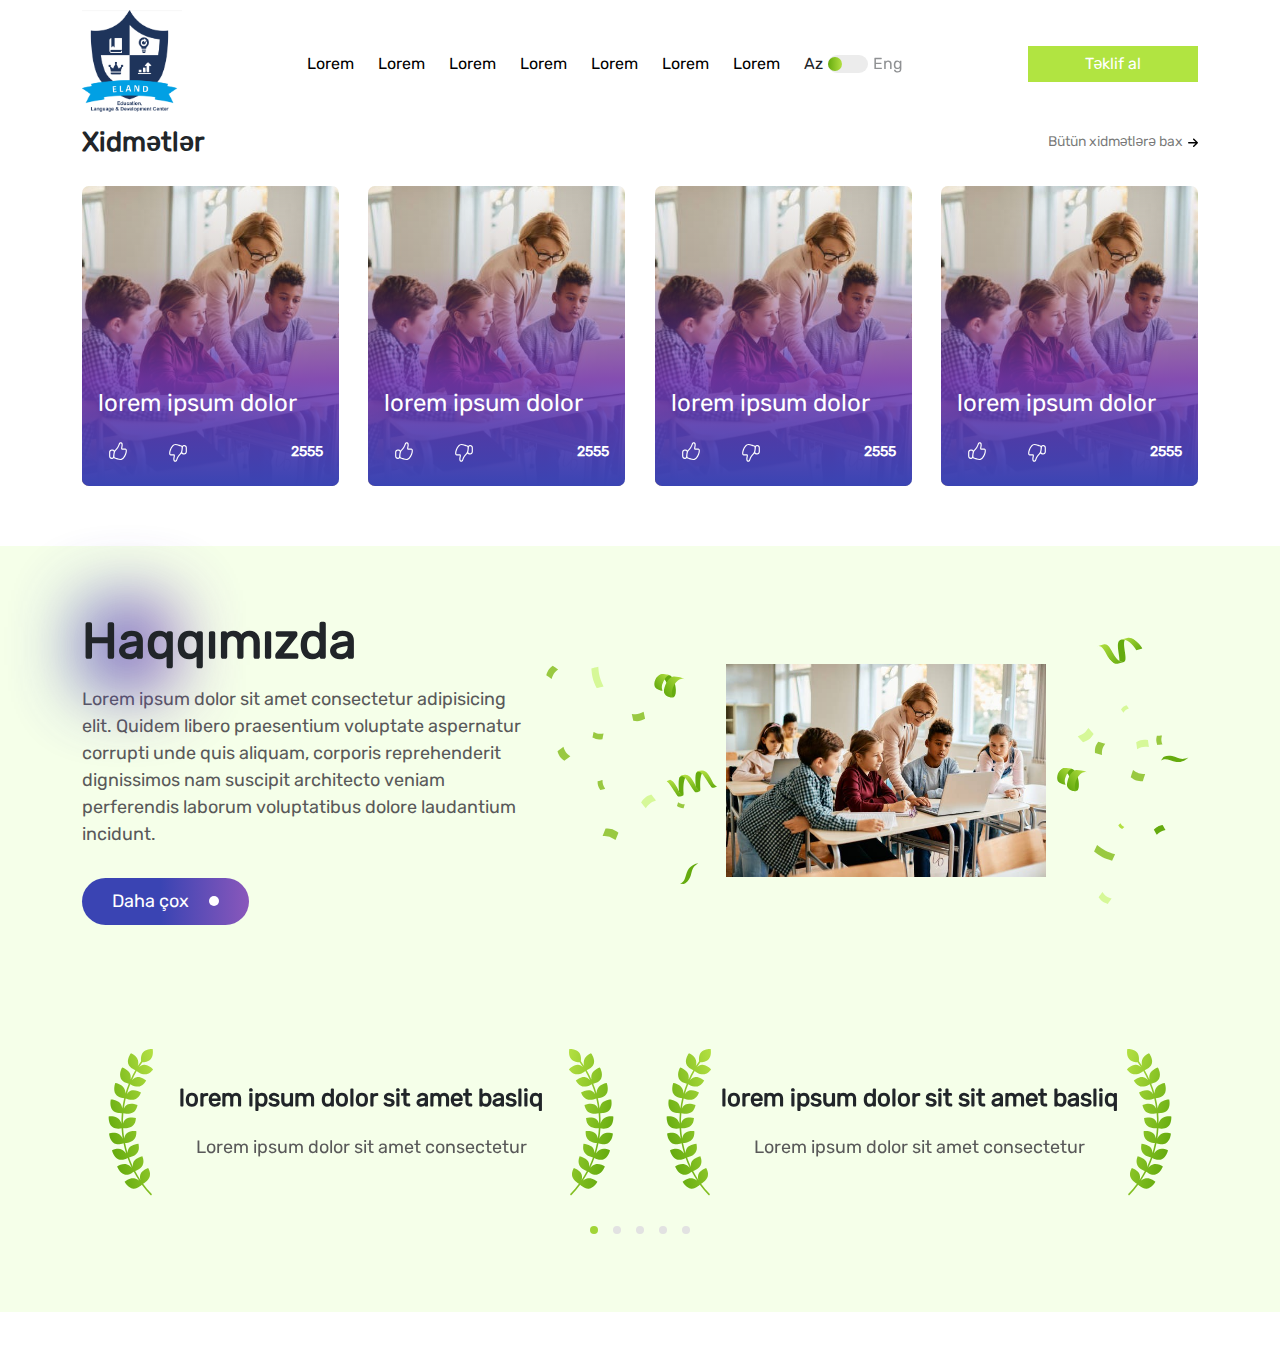
==== commit 4b2b00f6: "nailiyyetlerin elave edilmesi" ====
--- a/index.html
+++ b/index.html
@@ -4,10 +4,11 @@
     <meta charset="UTF-8" />
     <meta name="viewport" content="width=device-width, initial-scale=1.0" />
     <title>Eland</title>
-    <link rel="stylesheet" href="/css/bootstrap.min.css" />
-    <link rel="stylesheet" href="/css/reset.css" />
-    <link rel="stylesheet" href="/css/fontaw.css" />
-    <link rel="stylesheet" href="/css/style.css" />
+    <link rel="stylesheet" href="css/bootstrap.min.css" />
+    <link rel="stylesheet" href="css/reset.css" />
+    <link rel="stylesheet" href="css/fontaw.css" />
+    <link rel="stylesheet" href="css/slick.css">
+    <link rel="stylesheet" href="css/style.css" />
   </head>
   <body>
     <header>
@@ -15,7 +16,7 @@
         <nav>
           <div id="navLogo">
             <a href="/">
-              <img src="/img/elandlogo.png" alt="elandLogo" />
+              <img src="img/elandlogo.png" alt="elandLogo" />
             </a>
           </div>
           <ul id="navLinks">
@@ -38,7 +39,6 @@
     </header>
 
     <main>
-
       <!-- services -->
       <section>
         <div id="services">
@@ -48,7 +48,6 @@
               <a href="#"
                 >Bütün xidmətlərə bax
                 <svg xmlns="http://www.w3.org/2000/svg" viewBox="0 0 448 512">
-                  <!--!Font Awesome Free 6.6.0 by @fontawesome - https://fontawesome.com License - https://fontawesome.com/license/free Copyright 2024 Fonticons, Inc.-->
                   <path
                     d="M438.6 278.6c12.5-12.5 12.5-32.8 0-45.3l-160-160c-12.5-12.5-32.8-12.5-45.3 0s-12.5 32.8 0 45.3L338.8 224 32 224c-17.7 0-32 14.3-32 32s14.3 32 32 32l306.7 0L233.4 393.4c-12.5 12.5-12.5 32.8 0 45.3s32.8 12.5 45.3 0l160-160z"
                   /></svg
@@ -57,7 +56,7 @@
             <div id="servicesWrapper" class="wrapper">
               <article class="service" title="">
                 <a href="#">
-                  <img src="/img/service.jpeg" alt="" class="objFit" />
+                  <img src="img/service.jpeg" alt="" class="objFit" />
                   <div class="serviceContents">
                     <h4>lorem ipsum dolor</h4>
                     <div class="artFooter">
@@ -104,7 +103,7 @@
               </article>
               <article class="service" title="">
                 <a href="#">
-                  <img src="/img/service.jpeg" alt="" class="objFit" />
+                  <img src="img/service.jpeg" alt="" class="objFit" />
                   <div class="serviceContents">
                     <h4>lorem ipsum dolor</h4>
                     <div class="artFooter">
@@ -151,7 +150,7 @@
               </article>
               <article class="service" title="">
                 <a href="#">
-                  <img src="/img/service.jpeg" alt="" class="objFit" />
+                  <img src="img/service.jpeg" alt="" class="objFit" />
                   <div class="serviceContents">
                     <h4>lorem ipsum dolor</h4>
                     <div class="artFooter">
@@ -198,7 +197,7 @@
               </article>
               <article class="service" title="">
                 <a href="#">
-                  <img src="/img/service.jpeg" alt="" class="objFit" />
+                  <img src="img/service.jpeg" alt="" class="objFit" />
                   <div class="serviceContents">
                     <h4>lorem ipsum dolor</h4>
                     <div class="artFooter">
@@ -250,49 +249,90 @@
 
       <!-- aboutus -->
       <section>
-        <div class="bgBlue">
+        <div class="bgBlue pr-60">
           <div class="container">
             <div id="mainAbout">
               <div id="mainAboutContents">
-                <h2>Haqqımızda</h2>
-                <p>Lorem ipsum dolor sit amet consectetur adipisicing elit. Quidem libero praesentium voluptate aspernatur corrupti unde quis aliquam, corporis reprehenderit dignissimos nam suscipit architecto veniam perferendis laborum voluptatibus dolore laudantium incidunt.</p>
+                <h2><span>Haqqımızda</span></h2>
+                <p>
+                  Lorem ipsum dolor sit amet consectetur adipisicing elit.
+                  Quidem libero praesentium voluptate aspernatur corrupti unde
+                  quis aliquam, corporis reprehenderit dignissimos nam suscipit
+                  architecto veniam perferendis laborum voluptatibus dolore
+                  laudantium incidunt.
+                </p>
                 <a href="/"><span>Daha çox</span></a>
               </div>
               <div id="mainAboutImg">
                 <div class="confetties first">
                   <div class="partialConfetti" data-speed="6">
-                    <img src="/img/ratingimgpart1.svg" alt="">
+                    <img src="img/ratingimgpart1.svg" alt="" />
                   </div>
                   <div class="partialConfetti" data-speed="4">
-                    <img src="/img/ratingimgpart2.svg" alt="">
+                    <img src="img/ratingimgpart2.svg" alt="" />
                   </div>
                   <div class="partialConfetti" data-speed="8">
-                    <img src="/img/ratingimgpart3.svg" alt="">
+                    <img src="img/ratingimgpart3.svg" alt="" />
                   </div>
                 </div>
                 <div>
-                  <img class="objFit" src="/img/service.jpeg" alt="">
+                  <img class="objFit" src="img/service.jpeg" alt="" />
                 </div>
                 <div class="confetties second">
                   <div class="partialConfetti" data-speed="3">
-                    <img src="/img/ratingimgpart4.svg" alt="">
+                    <img src="img/ratingimgpart4.svg" alt="" />
                   </div>
                   <div class="partialConfetti" data-speed="9">
-                    <img src="/img/ratingimgpart5.svg" alt="">
+                    <img src="img/ratingimgpart5.svg" alt="" />
                   </div>
                   <div class="partialConfetti" data-speed="7">
-                    <img src="/img/ratingimgpart6.svg" alt="">
-                  </div>
+                    <img src="img/ratingimgpart6.svg" alt="" />
+                  </div>
+                </div>
+              </div>
+            </div>
+            <div class="achievements mr-60">
+              <div>
+                <div class="achievement">
+                  <h2>lorem ipsum dolor sit amet basliq</h2>
+                  <p>Lorem ipsum dolor sit amet consectetur</p>
+                </div>
+              </div>
+              <div>
+                <div class="achievement">
+                  <h2>lorem ipsum dolor sit sit amet basliq</h2>
+                  <p>Lorem ipsum dolor sit amet consectetur</p>
+                </div>
+              </div>
+              <div>
+                <div class="achievement">
+                  <h2>lorem ipsum dolor sit</h2>
+                  <p>Lorem ipsum dolor sit amet consectetur</p>
+                </div>
+              </div>
+              <div>
+                <div class="achievement">
+                  <h2>lorem ipsum dolor sit</h2>
+                  <p>Lorem ipsum dolor sit amet consectetur</p>
+                </div>
+              </div>
+              <div>
+                <div class="achievement">
+                  <h2>lorem ipsum dolor sit</h2>
+                  <p>Lorem ipsum dolor sit amet consectetur</p>
                 </div>
               </div>
             </div>
           </div>
         </div>
       </section>
+
+
     </main>
-    <script src="/js/fontaw.js"></script>
-    <script src="/js/jquery.min.js"></script>
-    <script src="/js/bootstrap.min.js"></script>
-    <script src="/js/script.js"></script>
+    <script src="js/fontaw.js"></script>
+    <script src="js/jquery.min.js"></script>
+    <script src="js/slick.min.js"></script>
+    <script src="js/bootstrap.min.js"></script>
+    <script src="js/script.js"></script>
   </body>
 </html>
--- a/css/style.css
+++ b/css/style.css
@@ -17,6 +17,12 @@
 
 * {
   font-family: rubikRegular, Helvetica, sans-serif !important;
+}
+.pr-60 {
+  padding: 10px 0px;
+}
+.mr-60 {
+  margin: 60px 0px;
 }
 .bgBlue {
   background: #f5ffe9;
@@ -275,12 +281,16 @@
   margin-bottom: 20px;
   position: relative;
 }
+#mainAboutContents h2 span {
+  position: relative;
+  z-index: 2;
+}
 #mainAboutContents h2::before {
   content: "";
   position: absolute;
   top: -15px;
   left: 0;
-  z-index: -1;
+  z-index: 1;
   width: 90px;
   height: 90px;
   background: linear-gradient(90deg, rgb(58 68 179) 0%, rgb(119 58 179) 100%);
@@ -363,24 +373,93 @@
   left: -160px;
   width: 200px;
 }
-.confetties.second{
+.confetties.second {
   position: absolute;
   right: -40%;
   top: 0;
   width: 200px;
   height: 100%;
 }
-
-
 .confetties > div {
   position: absolute;
-  transition: all .3s ease;
-}
-.confetties > div:nth-of-type(2) {
+  transition: all 0.3s ease;
+}
+.confetties.first > div:nth-of-type(2) {
   left: 50px;
 }
-.confetties > div:nth-of-type(3) {
+
+.confetties.first > div:nth-of-type(3) {
   right: 0px;
+}
+.confetties.second > div:nth-of-type(1) {
+  left: -10px;
+  top: -40px;
+}
+.confetties.second > div:nth-of-type(2) {
+  left: 20px;
+  top: 40px;
+}
+.confetties.second > div:nth-of-type(3) {
+  right: 70px;
+  top: 70px;
+}
+
+/* nailiyyetler */
+
+.achievement h2 {
+  margin-bottom: 20px;
+  font-size: 24px;
+  line-height: 1.3;
+  font-weight: bold;
+}
+.achievement p {
+  font-size: 18px;
+  color: #595959;
+  line-height: 150%;
+}
+.achievements .slick-dots {
+  display: flex;
+  align-items: center;
+  justify-content: center;
+  margin: 30px auto 0;
+  gap: 15px;
+}
+
+.achievements .slick-dots button {
+  width: 8px;
+  height: 8px;
+  background: #e2e2e2;
+  border-radius: 50%;
+  text-indent: -99999px;
+  border: none;
+  padding: 0px;
+}
+.achievements .slick-dots button[aria-selected="true"] {
+  background: #a1d537;
+}
+.achievements .slick-slide {
+  display: flex;
+  justify-content: space-between;
+  align-items: center;
+  padding: 0 26px;
+  text-align: center;
+}
+.achievements .slick-slide::before {
+  content: "";
+  display: block;
+  width: 46px;
+  min-width: 46px;
+  height: 148px;
+  background: url(/img/corn.svg) no-repeat 50% 50% / contain;
+}
+.achievements .slick-slide::after {
+  content: "";
+  display: block;
+  width: 46px;
+  min-width: 46px;
+  height: 148px;
+  background: url(/img/corn.svg) no-repeat 50% 50% / contain;
+  transform: scale(-1, 1);
 }
 /* mobile */
 @media screen and (max-width: 768px) {
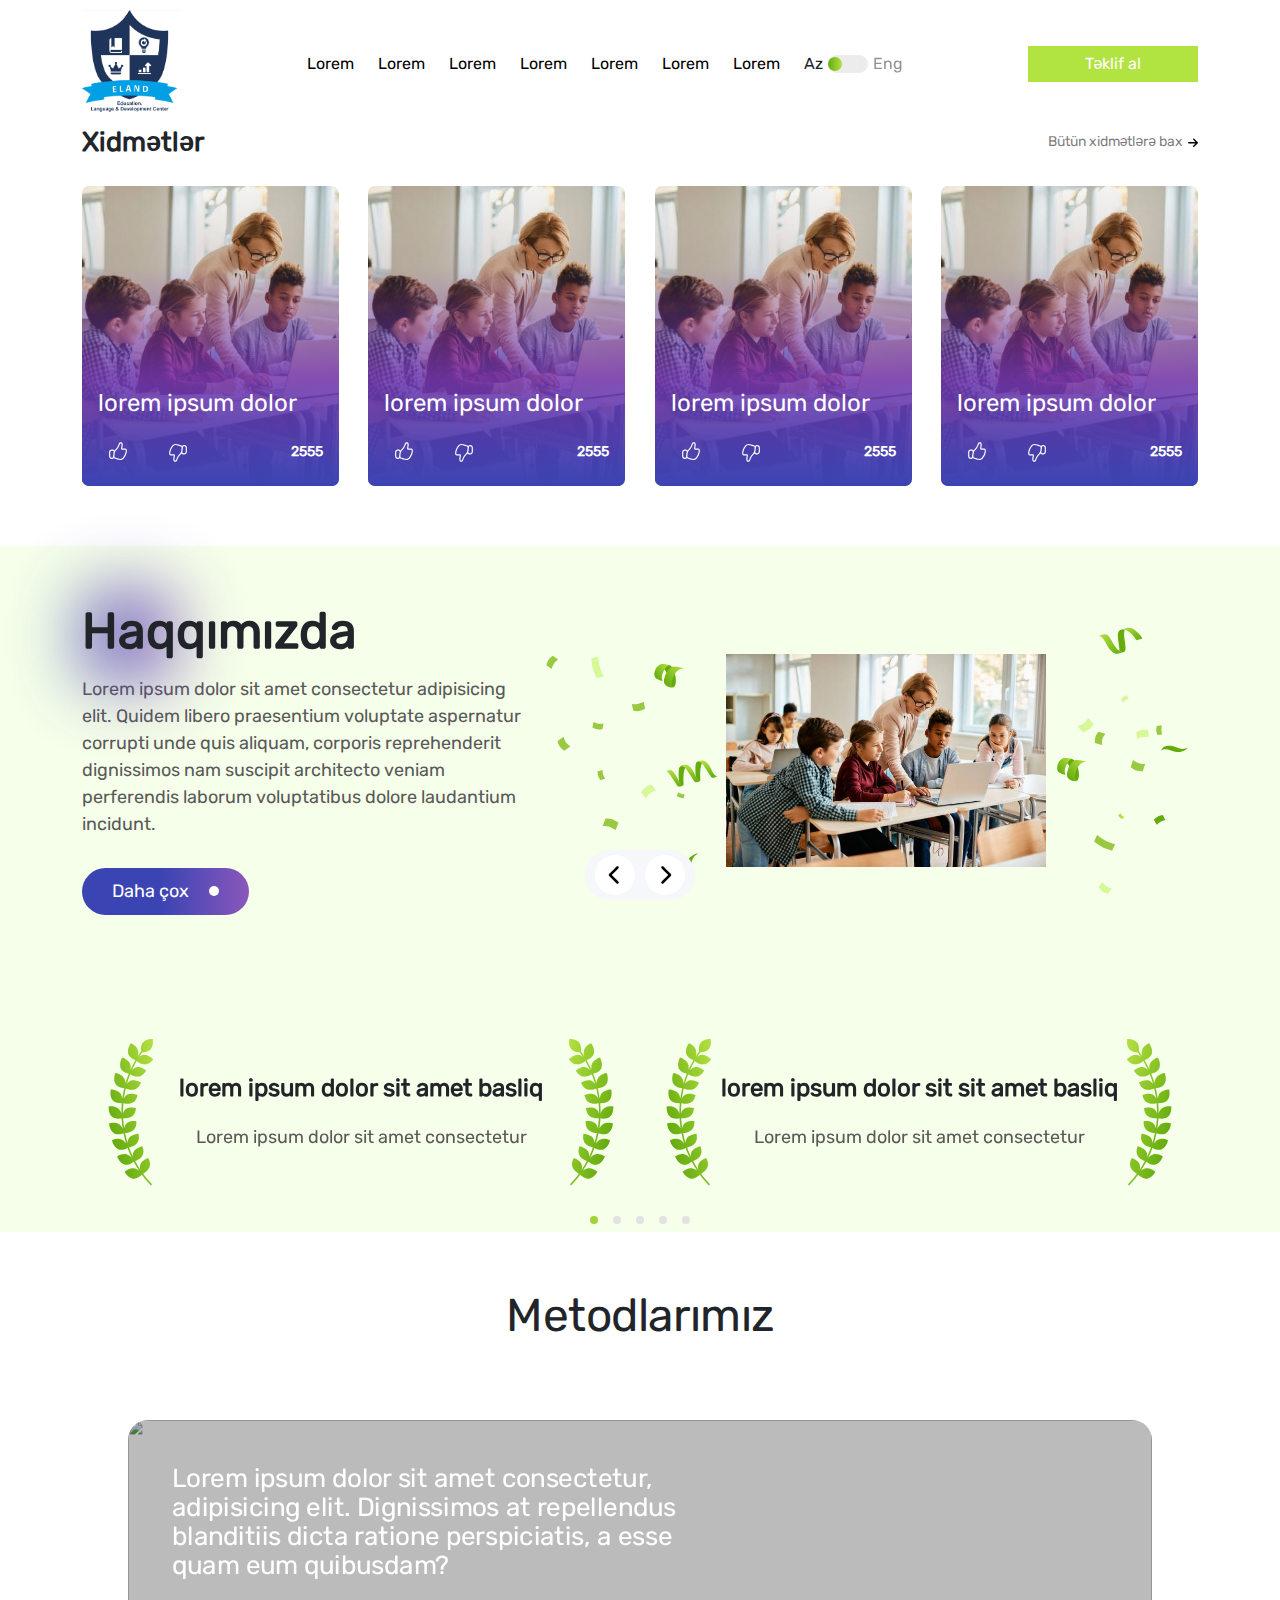
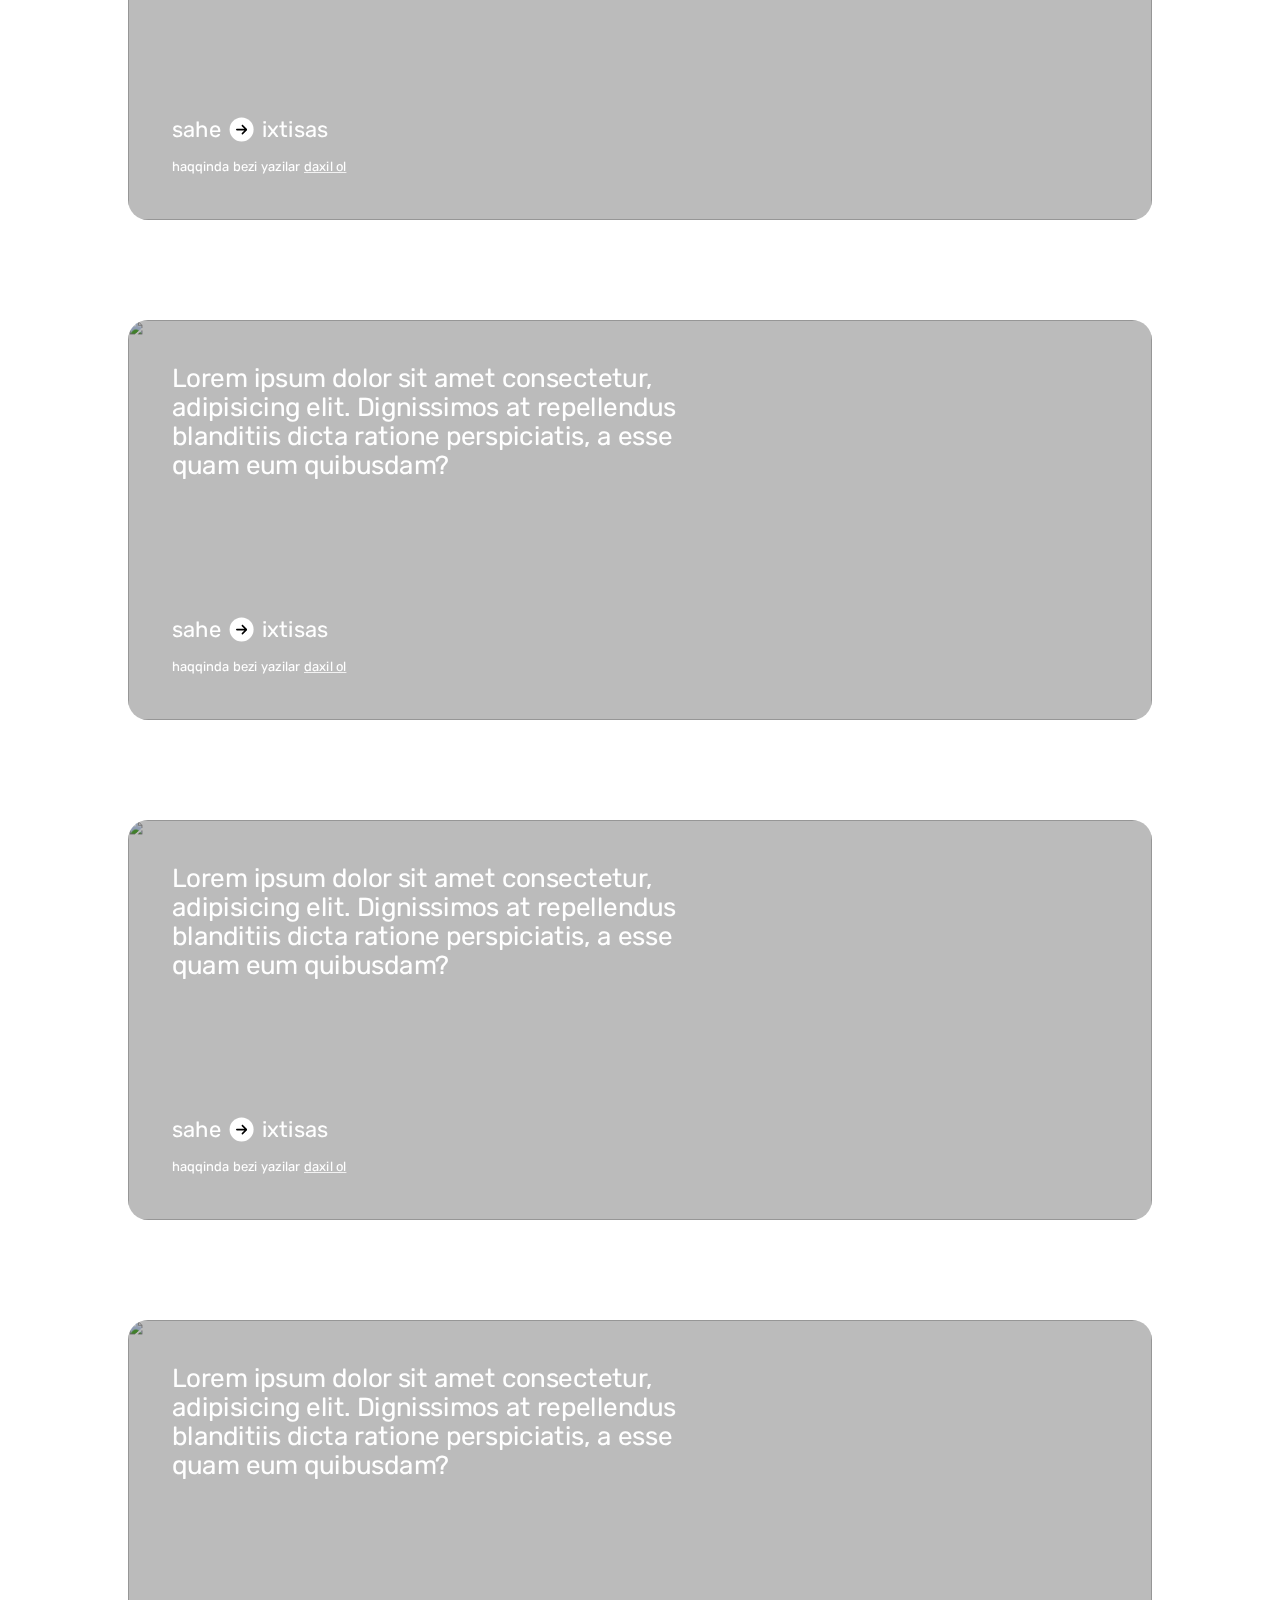
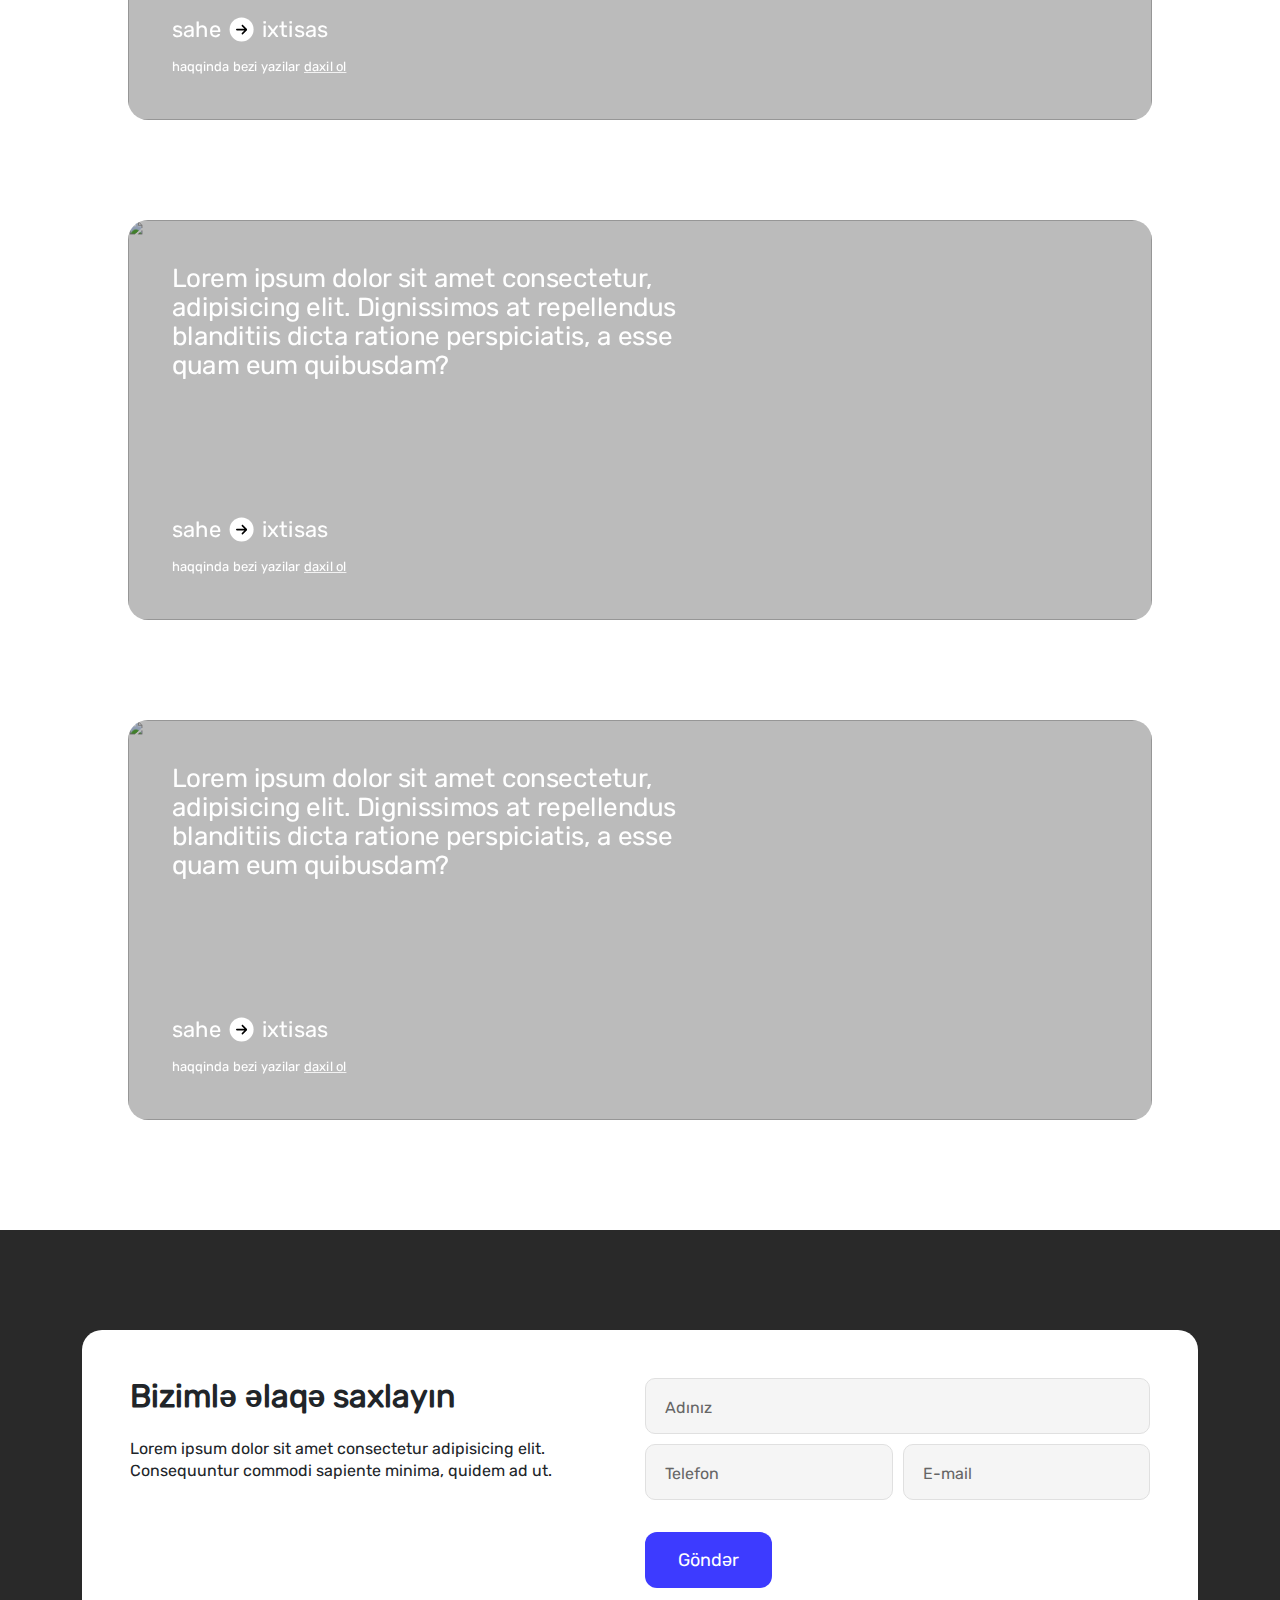
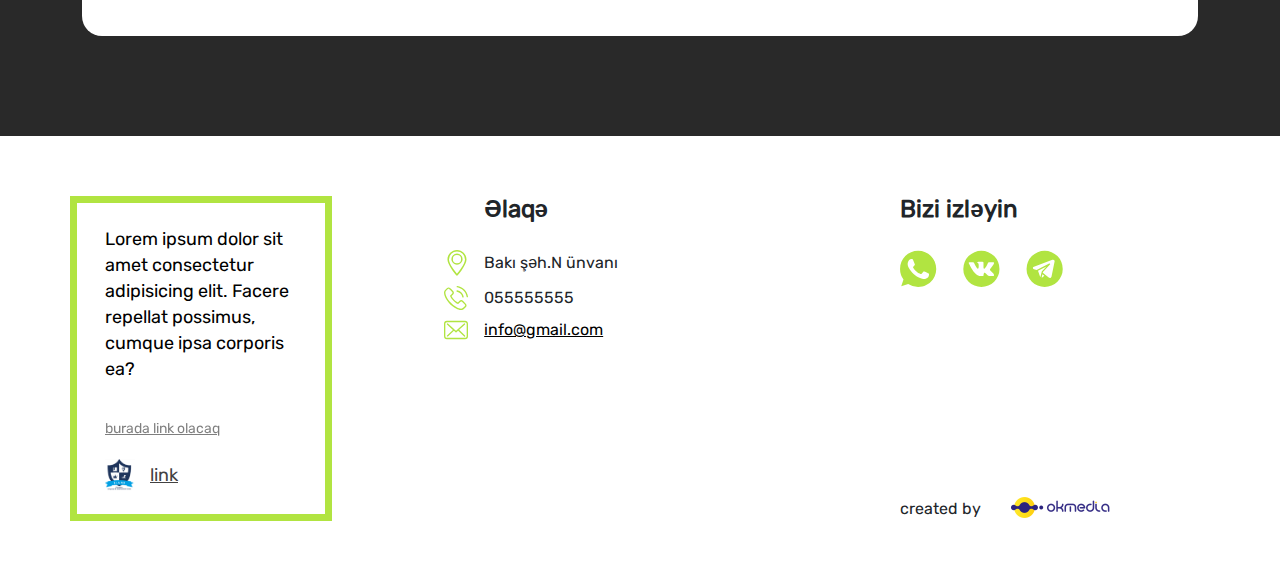
==== commit 07e57b0d: "add to website footer" ====
--- a/index.html
+++ b/index.html
@@ -7,7 +7,8 @@
     <link rel="stylesheet" href="css/bootstrap.min.css" />
     <link rel="stylesheet" href="css/reset.css" />
     <link rel="stylesheet" href="css/fontaw.css" />
-    <link rel="stylesheet" href="css/slick.css">
+    <link rel="stylesheet" href="css/slick.css" />
+    <link rel="stylesheet" href="css/swiper-bundle.min.css" />
     <link rel="stylesheet" href="css/style.css" />
   </head>
   <body>
@@ -249,7 +250,7 @@
 
       <!-- aboutus -->
       <section>
-        <div class="bgBlue pr-60">
+        <div class="bgBlue mr-60">
           <div class="container">
             <div id="mainAbout">
               <div id="mainAboutContents">
@@ -327,10 +328,351 @@
         </div>
       </section>
 
+      <!-- methods -->
+      <section>
+        <div id="mainMethods">
+          <div class="container">
+            <h2>Metodlarımız</h2>
+          </div>
+          <div class="mainMetodSliders swiper">
+            <div class="swiper-wrapper">
+              <div class="swiper-slide">
+                <div class="methodContents">
+                  <h3 class="methodTitle">
+                    Lorem ipsum dolor sit amet consectetur, adipisicing elit.
+                    Dignissimos at repellendus blanditiis dicta ratione
+                    perspiciatis, a esse quam eum quibusdam?
+                  </h3>
+                  <div class="methodBtmConts">
+                    <p>
+                      <span>sahe</span
+                      ><span class="arrowRight"
+                        ><svg
+                          xmlns="http://www.w3.org/2000/svg"
+                          viewBox="0 0 448 512"
+                        >
+                          <path
+                            d="M438.6 278.6c12.5-12.5 12.5-32.8 0-45.3l-160-160c-12.5-12.5-32.8-12.5-45.3 0s-12.5 32.8 0 45.3L338.8 224 32 224c-17.7 0-32 14.3-32 32s14.3 32 32 32l306.7 0L233.4 393.4c-12.5 12.5-12.5 32.8 0 45.3s32.8 12.5 45.3 0l160-160z"
+                          /></svg></span
+                      ><span>ixtisas</span>
+                    </p>
+                    <p>
+                      <span>haqqinda bezi yazilar</span><a href="">daxil ol</a>
+                    </p>
+                  </div>
+                </div>
+                <img src="img/method.jpg" alt="" />
+              </div>
+              <div class="swiper-slide">
+                <div class="methodContents">
+                  <h3 class="methodTitle">
+                    Lorem ipsum dolor sit amet consectetur, adipisicing elit.
+                    Dignissimos at repellendus blanditiis dicta ratione
+                    perspiciatis, a esse quam eum quibusdam?
+                  </h3>
+                  <div class="methodBtmConts">
+                    <p>
+                      <span>sahe</span
+                      ><span class="arrowRight"
+                        ><svg
+                          xmlns="http://www.w3.org/2000/svg"
+                          viewBox="0 0 448 512"
+                        >
+                          <path
+                            d="M438.6 278.6c12.5-12.5 12.5-32.8 0-45.3l-160-160c-12.5-12.5-32.8-12.5-45.3 0s-12.5 32.8 0 45.3L338.8 224 32 224c-17.7 0-32 14.3-32 32s14.3 32 32 32l306.7 0L233.4 393.4c-12.5 12.5-12.5 32.8 0 45.3s32.8 12.5 45.3 0l160-160z"
+                          /></svg></span
+                      ><span>ixtisas</span>
+                    </p>
+                    <p>
+                      <span>haqqinda bezi yazilar</span><a href="">daxil ol</a>
+                    </p>
+                  </div>
+                </div>
+                <img src="img/method.jpg" alt="" />
+              </div>
+              <div class="swiper-slide">
+                <div class="methodContents">
+                  <h3 class="methodTitle">
+                    Lorem ipsum dolor sit amet consectetur, adipisicing elit.
+                    Dignissimos at repellendus blanditiis dicta ratione
+                    perspiciatis, a esse quam eum quibusdam?
+                  </h3>
+                  <div class="methodBtmConts">
+                    <p>
+                      <span>sahe</span
+                      ><span class="arrowRight"
+                        ><svg
+                          xmlns="http://www.w3.org/2000/svg"
+                          viewBox="0 0 448 512"
+                        >
+                          <path
+                            d="M438.6 278.6c12.5-12.5 12.5-32.8 0-45.3l-160-160c-12.5-12.5-32.8-12.5-45.3 0s-12.5 32.8 0 45.3L338.8 224 32 224c-17.7 0-32 14.3-32 32s14.3 32 32 32l306.7 0L233.4 393.4c-12.5 12.5-12.5 32.8 0 45.3s32.8 12.5 45.3 0l160-160z"
+                          /></svg></span
+                      ><span>ixtisas</span>
+                    </p>
+                    <p>
+                      <span>haqqinda bezi yazilar</span><a href="">daxil ol</a>
+                    </p>
+                  </div>
+                </div>
+                <img src="img/method.jpg" alt="" />
+              </div>
+              <div class="swiper-slide">
+                <div class="methodContents">
+                  <h3 class="methodTitle">
+                    Lorem ipsum dolor sit amet consectetur, adipisicing elit.
+                    Dignissimos at repellendus blanditiis dicta ratione
+                    perspiciatis, a esse quam eum quibusdam?
+                  </h3>
+                  <div class="methodBtmConts">
+                    <p>
+                      <span>sahe</span
+                      ><span class="arrowRight"
+                        ><svg
+                          xmlns="http://www.w3.org/2000/svg"
+                          viewBox="0 0 448 512"
+                        >
+                          <path
+                            d="M438.6 278.6c12.5-12.5 12.5-32.8 0-45.3l-160-160c-12.5-12.5-32.8-12.5-45.3 0s-12.5 32.8 0 45.3L338.8 224 32 224c-17.7 0-32 14.3-32 32s14.3 32 32 32l306.7 0L233.4 393.4c-12.5 12.5-12.5 32.8 0 45.3s32.8 12.5 45.3 0l160-160z"
+                          /></svg></span
+                      ><span>ixtisas</span>
+                    </p>
+                    <p>
+                      <span>haqqinda bezi yazilar</span><a href="">daxil ol</a>
+                    </p>
+                  </div>
+                </div>
+                <img src="img/method.jpg" alt="" />
+              </div>
+              <div class="swiper-slide">
+                <div class="methodContents">
+                  <h3 class="methodTitle">
+                    Lorem ipsum dolor sit amet consectetur, adipisicing elit.
+                    Dignissimos at repellendus blanditiis dicta ratione
+                    perspiciatis, a esse quam eum quibusdam?
+                  </h3>
+                  <div class="methodBtmConts">
+                    <p>
+                      <span>sahe</span
+                      ><span class="arrowRight"
+                        ><svg
+                          xmlns="http://www.w3.org/2000/svg"
+                          viewBox="0 0 448 512"
+                        >
+                          <path
+                            d="M438.6 278.6c12.5-12.5 12.5-32.8 0-45.3l-160-160c-12.5-12.5-32.8-12.5-45.3 0s-12.5 32.8 0 45.3L338.8 224 32 224c-17.7 0-32 14.3-32 32s14.3 32 32 32l306.7 0L233.4 393.4c-12.5 12.5-12.5 32.8 0 45.3s32.8 12.5 45.3 0l160-160z"
+                          /></svg></span
+                      ><span>ixtisas</span>
+                    </p>
+                    <p>
+                      <span>haqqinda bezi yazilar</span><a href="">daxil ol</a>
+                    </p>
+                  </div>
+                </div>
+                <img src="img/method.jpg" alt="" />
+              </div>
+              <div class="swiper-slide">
+                <div class="methodContents">
+                  <h3 class="methodTitle">
+                    Lorem ipsum dolor sit amet consectetur, adipisicing elit.
+                    Dignissimos at repellendus blanditiis dicta ratione
+                    perspiciatis, a esse quam eum quibusdam?
+                  </h3>
+                  <div class="methodBtmConts">
+                    <p>
+                      <span>sahe</span
+                      ><span class="arrowRight"
+                        ><svg
+                          xmlns="http://www.w3.org/2000/svg"
+                          viewBox="0 0 448 512"
+                        >
+                          <path
+                            d="M438.6 278.6c12.5-12.5 12.5-32.8 0-45.3l-160-160c-12.5-12.5-32.8-12.5-45.3 0s-12.5 32.8 0 45.3L338.8 224 32 224c-17.7 0-32 14.3-32 32s14.3 32 32 32l306.7 0L233.4 393.4c-12.5 12.5-12.5 32.8 0 45.3s32.8 12.5 45.3 0l160-160z"
+                          /></svg></span
+                      ><span>ixtisas</span>
+                    </p>
+                    <p>
+                      <span>haqqinda bezi yazilar</span><a href="">daxil ol</a>
+                    </p>
+                  </div>
+                </div>
+                <img src="img/method.jpg" alt="" />
+              </div>
+            </div>
 
+            <div class="swiper-slideArrows">
+              <div class="methodLeftArr">
+                <svg xmlns="http://www.w3.org/2000/svg" viewBox="0 0 320 512">
+                  <path
+                    d="M9.4 233.4c-12.5 12.5-12.5 32.8 0 45.3l192 192c12.5 12.5 32.8 12.5 45.3 0s12.5-32.8 0-45.3L77.3 256 246.6 86.6c12.5-12.5 12.5-32.8 0-45.3s-32.8-12.5-45.3 0l-192 192z"
+                  />
+                </svg>
+              </div>
+              <div class="methodRightArr">
+                <svg xmlns="http://www.w3.org/2000/svg" viewBox="0 0 320 512">
+                  <path
+                    d="M310.6 233.4c12.5 12.5 12.5 32.8 0 45.3l-192 192c-12.5 12.5-32.8 12.5-45.3 0s-12.5-32.8 0-45.3L242.7 256 73.4 86.6c-12.5-12.5-12.5-32.8 0-45.3s32.8-12.5 45.3 0l192 192z"
+                  />
+                </svg>
+              </div>
+            </div>
+          </div>
+        </div>
+      </section>
+
+      <!-- calltoaction -->
+      <section>
+        <div id="callToAction" class="mr-60">
+          <div class="container">
+            <div id="callWrapper">
+              <div class="callWrapperSide leftSideCall">
+                <h2>Bizimlə əlaqə saxlayın</h2>
+                <p>
+                  Lorem ipsum dolor sit amet consectetur adipisicing elit.
+                  Consequuntur commodi sapiente minima, quidem ad ut.
+                </p>
+              </div>
+              <div class="callWrapperSide">
+                <form action="">
+                  <div class="inputGroup">
+                    <label for="callFormNameInput">Adınız</label>
+                    <input type="text" name="name" id="callFormNameInput" />
+                  </div>
+                  <div id="formOthers">
+                    <div class="inputGroup">
+                      <label for="callFormTelInput">Telefon</label>
+                      <input
+                        type="number"
+                        id="callFormTelInput"
+                        name="mobile"
+                        value=""
+                      />
+                    </div>
+                    <div class="inputGroup">
+                      <label for="callFormMailInput">E-mail</label>
+                      <input
+                        type="mail"
+                        id="callFormMailInput"
+                        name="mail"
+                        value=""
+                      />
+                    </div>
+                  </div>
+                  <input id="callFormSubmit" type="submit" value="Göndər" />
+                </form>
+              </div>
+            </div>
+          </div>
+        </div>
+      </section>
+
+      <footer>
+        <div class="container">
+          <div class="row">
+            <div id="footerOthrs">
+              <p>
+                Lorem ipsum dolor sit amet consectetur adipisicing elit. Facere
+                repellat possimus, cumque ipsa corporis ea?
+              </p>
+              <a id="othrsLinkDefault" href="">burada link olacaq</a>
+              <a id="othrsLinkWithLogo" href="">
+                <img src="img/elandlogo.png" alt="logo" />
+                <span>link</span>
+              </a>
+            </div>
+            <div id="footerAddress">
+              <h3>Əlaqə</h3>
+              <div>
+                <p>
+                  <svg
+                    xmlns="http://www.w3.org/2000/svg"
+                    width="26"
+                    height="26"
+                    fill="#b1e441"
+                  >
+                    <path
+                      d="M12.982 0c-5.254 0-9.53 4.275-9.53 9.53 0 2.414 1.52 5.824 4.52 10.136 2.193 3.152 4.35 5.592 4.44 5.694l.57.64.57-.64c.09-.102 2.247-2.542 4.44-5.694 3-4.312 4.52-7.722 4.52-10.136 0-5.254-4.275-9.53-9.53-9.53zm3.77 18.785c-1.482 2.132-2.98 3.967-3.77 4.903a69.03 69.03 0 0 1-3.76-4.891c-2.78-3.995-4.248-7.2-4.248-9.268a8.02 8.02 0 0 1 8.009-8.009 8.02 8.02 0 0 1 8.009 8.009c0 2.066-1.466 5.266-4.24 9.256z"
+                    />
+                    <path
+                      d="M12.982 3.52a5.63 5.63 0 0 0-5.624 5.624 5.63 5.63 0 0 0 5.624 5.624 5.63 5.63 0 0 0 5.624-5.624 5.63 5.63 0 0 0-5.624-5.624zm0 9.728a4.11 4.11 0 0 1-4.104-4.104 4.11 4.11 0 0 1 4.104-4.104 4.11 4.11 0 0 1 4.104 4.104 4.11 4.11 0 0 1-4.104 4.104z"
+                    />
+                  </svg>
+                  <span>Bakı şəh.N ünvanı</span>
+                </p>
+                <p>
+                  <svg
+                    xmlns="http://www.w3.org/2000/svg"
+                    width="24"
+                    height="24"
+                    fill="#b1e441"
+                  >
+                    <path
+                      d="M18.968 14.868c-.5-.512-1.084-.785-1.712-.785s-1.22.268-1.732.78l-1.6 1.596-.4-.203-.502-.268c-1.5-.952-2.862-2.193-4.17-3.8-.633-.8-1.06-1.474-1.368-2.158L8.67 8.875l.425-.43c1.064-1.064 1.064-2.442 0-3.505L7.712 3.557l-.47-.48-.952-.942C5.8 1.65 5.2 1.4 4.593 1.4s-1.216.258-1.722.745L1.138 3.88a3.72 3.72 0 0 0-1.1 2.356c-.122 1.48.314 2.857.648 3.76.82 2.214 2.046 4.265 3.875 6.463 2.22 2.65 4.888 4.74 7.937 6.215 1.165.552 2.72 1.206 4.458 1.317a6.89 6.89 0 0 0 .319.01c1.17 0 2.153-.42 2.923-1.256.005-.01.015-.015.02-.025.263-.32.567-.608.886-.917a22.43 22.43 0 0 0 .66-.653c.5-.522.765-1.13.765-1.753s-.268-1.23-.78-1.737l-2.78-2.8zM20.78 20.2c-.198.213-.4.405-.618.618-.33.314-.663.643-.978 1.013-.512.547-1.114.805-1.905.805-.076 0-.157 0-.233-.005-1.504-.096-2.902-.684-3.95-1.185A22.5 22.5 0 0 1 5.62 15.59c-1.727-2.1-2.882-4.005-3.647-6.07-.47-1.26-.643-2.244-.567-3.17a2.32 2.32 0 0 1 .7-1.504L3.833 3.12c.248-.233.512-.36.77-.36.32 0 .577.192.74.355l.015.015a25.93 25.93 0 0 1 .912.907l.48.5L8.133 5.91c.537.537.537 1.033 0 1.57l-.436.436a26.76 26.76 0 0 1-1.27 1.236c-.01.01-.02.015-.025.025-.436.436-.355.86-.263 1.15l.015.046c.36.87.866 1.692 1.636 2.67l.005.005c1.398 1.722 2.872 3.064 4.498 4.093a6.92 6.92 0 0 0 .623.339c.182.1.355.177.5.268.02.01.04.025.06.035a1.1 1.1 0 0 0 .502.127c.42 0 .684-.263.77-.35l1.732-1.732c.172-.172.446-.38.765-.38.314 0 .572.197.73.37l2.8 2.8c.522.517.522 1.05.005 1.585zm-7.8-14.5c1.327.223 2.533.85 3.495 1.813a6.51 6.51 0 0 1 1.815 3.495.68.68 0 0 0 .674.567c.04 0 .076-.005.116-.01.375-.06.623-.415.562-.8-.274-1.606-1.033-3.07-2.193-4.23a7.81 7.81 0 0 0-4.23-2.193c-.375-.06-.724.187-.8.557s.177.73.552.8zm11.002 4.877c-.45-2.644-1.697-5.05-3.612-6.965S16.04.46 13.396.01a.68.68 0 0 0-.785.557c-.06.375.187.724.562.8 2.36.4 4.513 1.52 6.225 3.227C21.1 6.297 22.225 8.45 22.625 10.8a.68.68 0 0 0 .674.567c.04 0 .076-.005.116-.01a.67.67 0 0 0 .557-.78z"
+                    />
+                  </svg>
+                  <span>055555555</span>
+                </p>
+                <p>
+                  <svg
+                    xmlns="http://www.w3.org/2000/svg"
+                    width="24"
+                    height="20"
+                    fill="#b1e441"
+                  >
+                    <path
+                      d="M21.07.867H2.935A2.94 2.94 0 0 0 0 3.802v12.395a2.94 2.94 0 0 0 2.935 2.935h18.13A2.94 2.94 0 0 0 24 16.197v-12.4c.005-1.62-1.3-2.94-2.93-2.94zm1.594 15.33c0 .88-.715 1.594-1.594 1.594H2.935c-.88 0-1.594-.715-1.594-1.594v-12.4c0-.88.715-1.594 1.594-1.594h18.13c.88 0 1.594.715 1.594 1.594v12.4h.005zm-7.528-6.352l5.87-5.264c.273-.248.298-.67.05-.948a.67.67 0 0 0-.948-.05l-8.094 7.265-1.58-1.4a.77.77 0 0 0-.119-.109L3.89 3.59a.672.672 0 1 0-.894 1.003l5.94 5.3L3.02 15.44c-.268.253-.283.675-.03.948.134.14.313.214.492.214a.67.67 0 0 0 .457-.179l6.004-5.616 1.63 1.455a.67.67 0 0 0 .447.169c.16 0 .323-.06.447-.174l1.674-1.5 5.97 5.67a.67.67 0 0 0 .949-.025c.253-.268.243-.695-.025-.948L15.14 9.856z"
+                    />
+                  </svg>
+                  <a href="/">info@gmail.com</a>
+                </p>
+              </div>
+            </div>
+            <div id="footerSocials">
+              <div id="footerSocialsTop">
+                <h3>Bizi izləyin</h3>
+                <div>
+                  <a href="" title="">
+                    <svg xmlns="http://www.w3.org/2000/svg" viewBox="0 0 35 35">
+                      <path
+                        d="M17.17.744h-.01C7.722.744.047 8.422.047 17.862a16.99 16.99 0 0 0 3.259 10.033l-2.133 6.36 6.58-2.103a16.97 16.97 0 0 0 9.417 2.829c9.438 0 17.113-7.68 17.113-17.118S26.607.744 17.17.744zm9.96 24.172c-.413 1.166-2.052 2.133-3.36 2.416-.894.2-2.063.342-5.995-1.288-5.03-2.084-8.27-7.196-8.522-7.527C9 18.185 7.22 15.8 7.22 13.354S8.467 9.7 8.97 9.188c.413-.422 1.096-.614 1.75-.614.212 0 .402.01.574.02.503.02.755.05 1.087.845l1.538 3.704c.122.252.244.595.073.927-.16.342-.302.494-.554.785s-.492.514-.745.826c-.23.272-.492.563-.2 1.066.29.492 1.297 2.133 2.777 3.45 1.91 1.7 3.46 2.245 4.014 2.476.413.17.905.13 1.207-.2.383-.413.856-1.098 1.337-1.772.342-.484.775-.544 1.228-.372.462.16 2.908 1.37 3.41 1.62s.834.372.956.584.12 1.207-.293 2.375z"
+                      ></path>
+                    </svg>
+                  </a>
+                  <a href="" title=""
+                    ><svg
+                      xmlns="http://www.w3.org/2000/svg"
+                      viewBox="0 0 35 35"
+                    >
+                      <path
+                        d="M17.4.744A17.12 17.12 0 0 0 .282 17.862 17.12 17.12 0 0 0 17.4 34.98a17.12 17.12 0 0 0 17.118-17.118A17.12 17.12 0 0 0 17.4.744zm8.683 18.97l2.358 2.372c.317.38.616.774.844 1.216.325.63.032 1.322-.533 1.36l-3.507-.001c-.906.075-1.626-.3-2.234-.9l-1.402-1.53c-.19-.2-.392-.407-.63-.562-.478-.31-.893-.216-1.167.284-.28.508-.343 1.07-.37 1.637-.038.827-.288 1.043-1.117 1.082-1.773.083-3.455-.186-5.018-1.08-1.38-.788-2.447-1.9-3.377-3.16-1.81-2.456-3.2-5.15-4.445-7.924-.28-.625-.075-.96.614-.972l3.434-.001c.466.007.774.274.953.713.62 1.522 1.377 2.97 2.327 4.313.253.357.512.714.88.967.406.28.716.187.908-.267.123-.288.175-.596.202-.905.09-1.058.102-2.116-.056-3.17-.098-.66-.47-1.085-1.126-1.2-.335-.063-.286-.187-.123-.38.283-.33.547-.535 1.077-.535h3.962c.624.123.765.403.85 1.032l.003 4.403c-.007.243.122.965.56 1.124.35.116.58-.165.79-.387.95-1.008 1.627-2.198 2.233-3.43l.723-1.668c.167-.416.426-.62.896-.614l3.815.005a1.98 1.98 0 0 1 .338.02c.643.1.82.387.62 1.014-.313.986-.92 1.806-1.516 2.63l-1.948 2.617c-.58.81-.534 1.216.186 1.92z"
+                      ></path></svg
+                  ></a>
+                  <a href="" title=""
+                    ><svg
+                      xmlns="http://www.w3.org/2000/svg"
+                      viewBox="0 0 35 35"
+                    >
+                      <path
+                        fill-rule="evenodd"
+                        d="M17.635 34.98a17.12 17.12 0 0 0 17.118-17.118A17.12 17.12 0 0 0 17.635.744 17.12 17.12 0 0 0 .517 17.862 17.12 17.12 0 0 0 17.635 34.98zm8.04-25.808c.43 0 .807.17 1.058.476.288.353.384.858.27 1.423l-2.85 14.067c-.174.858-.77 1.413-1.52 1.413-.384 0-.776-.148-1.136-.426l-5.634-4.537.188-.763 6.603-7.016a.6.6 0 0 0-.712-.948l-11.876 6.067-2.455-.703c-.94-.3-1.095-.82-1.103-1.104s.116-.812 1.04-1.164L24.936 9.32c.255-.097.504-.147.74-.147zm-10.752 11.21a.6.6 0 0 1 .146-.268L19.4 15.5l-8.04 4.107 1.826 5.22c.104.297.26.55.45.75l1.286-5.205zm1.07 5.158c-.374.344-.8.527-1.234.53l.79-3.195 1.78 1.434-1.336 1.23z"
+                      ></path></svg
+                  ></a>
+                </div>
+              </div>
+              <div id="footerSocialsBtm">
+                created by
+                <a href="https://okmedia.az/" target="_blank">
+                  <img id="okmedia" src="img/okmedialogo.png" alt="okmedia" />
+                </a>
+              </div>
+            </div>
+          </div>
+        </div>
+      </footer>
     </main>
     <script src="js/fontaw.js"></script>
     <script src="js/jquery.min.js"></script>
+    <script src="js/swiper-bundle.min.js"></script>
     <script src="js/slick.min.js"></script>
     <script src="js/bootstrap.min.js"></script>
     <script src="js/script.js"></script>
--- a/css/style.css
+++ b/css/style.css
@@ -22,11 +22,10 @@
   padding: 10px 0px;
 }
 .mr-60 {
-  margin: 60px 0px;
+  margin: 60px auto;
 }
 .bgBlue {
   background: #f5ffe9;
-  margin: 60px 0px;
 }
 .objFit {
   width: 100%;
@@ -450,7 +449,7 @@
   width: 46px;
   min-width: 46px;
   height: 148px;
-  background: url(/img/corn.svg) no-repeat 50% 50% / contain;
+  background: url("../img/corn.svg") no-repeat 50% 50% / contain;
 }
 .achievements .slick-slide::after {
   content: "";
@@ -458,8 +457,346 @@
   width: 46px;
   min-width: 46px;
   height: 148px;
-  background: url(/img/corn.svg) no-repeat 50% 50% / contain;
+  background: url("../img/corn.svg") no-repeat 50% 50% / contain;
   transform: scale(-1, 1);
+}
+
+/* metodlarımız */
+.mainMetodSliders {
+  min-height: 600px;
+}
+.mainMetodSliders .swiper-slide img {
+  width: 100%;
+  height: 100%;
+  object-fit: cover;
+  position: absolute;
+  left: 0;
+  top: 0;
+  z-index: 0;
+  width: 100%;
+  height: 100%;
+}
+.mainMetodSliders .swiper-slide {
+  height: 500px;
+  position: relative;
+  padding: 55px;
+  overflow: hidden;
+  border-radius: 25px;
+  transform: scale(0.8) !important;
+  transition: all 0.3s ease;
+}
+.mainMetodSliders .swiper-slide-active {
+  transform: scale(1) !important;
+  transition: all 0.3s ease;
+}
+.mainMetodSliders .swiper-slide::before {
+  content: "";
+  position: absolute;
+  width: 100%;
+  height: 100%;
+  left: 0;
+  top: 0;
+  z-index: 1;
+  background-color: #0004;
+}
+.methodContents {
+  width: 60%;
+  position: relative;
+  z-index: 1;
+  color: #fff;
+  height: 100%;
+  display: flex;
+  flex-direction: column;
+  justify-content: space-between;
+}
+.mainMetodSliders .methodContents {
+  width: 60%;
+  display: flex;
+  flex-direction: column;
+  gap: 70px;
+  position: relative;
+}
+.mainMetodSliders .swiper-slide h3 {
+  font-size: 32px;
+  line-height: 36px;
+}
+.methodBtmConts {
+  display: flex;
+  flex-direction: column;
+  gap: 20px;
+}
+.methodBtmConts a {
+  color: #fff;
+  text-decoration: underline;
+  display: inline-block;
+  margin-left: 5px;
+}
+.methodBtmConts p:nth-of-type(1) {
+  display: flex;
+  align-items: center;
+  gap: 10px;
+  font-size: 28px;
+  line-height: 32px;
+}
+.methodBtmConts p:nth-of-type(2) {
+  font-size: 16px;
+  line-height: 22px;
+}
+.methodContents .arrowRight {
+  width: 30px;
+  height: 30px;
+  background: #fff;
+  border-radius: 50%;
+  padding: 7px;
+  display: grid;
+  place-content: center;
+}
+.methodContents .arrowRight svg {
+  width: 100%;
+  height: 100%;
+  object-fit: contain;
+}
+/* arrow */
+.swiper-slideArrows {
+  display: flex;
+  align-items: center;
+  gap: 10px;
+  position: absolute;
+  bottom: 0px;
+  left: 50%;
+  transform: translateX(-50%);
+  background-color: #f5f7fa;
+  padding: 5px 10px;
+  border-radius: 25px;
+}
+.swiper-slideArrows > div {
+  width: 40px;
+  height: 40px;
+  padding: 10px;
+  background-color: #fff;
+  border-radius: 50%;
+  cursor: pointer;
+  transition: all 0.3s ease;
+}
+.swiper-slideArrows > div:hover {
+  background-color: #000;
+}
+.swiper-slideArrows > div svg {
+  width: 100%;
+  height: 100%;
+  object-fit: contain;
+  transition: all 0.3s ease;
+}
+.swiper-slideArrows > div:hover svg {
+  filter: invert(1);
+}
+
+#mainMethods h2 {
+  font-size: 46px;
+  letter-spacing: -0.01em;
+  line-height: 48px;
+  text-align: center;
+  margin-bottom: 30px;
+}
+#mainMethods h3 {
+  font-size: 32px;
+  line-height: 36px;
+}
+
+/* calltoaction */
+#callToAction {
+  background-color: #292929;
+  padding: 100px 0px;
+}
+#callWrapper {
+  padding: 48px;
+  background-color: #fff;
+  border-radius: 20px;
+}
+#callWrapper h2 {
+  font-size: 32px;
+  line-height: 36px;
+  font-weight: bold;
+  margin-bottom: 24px;
+}
+#callWrapper {
+  display: flex;
+  gap: 10px;
+}
+.leftSideCall p {
+  font-size: 16px;
+  line-height: 22px;
+}
+.callWrapperSide {
+  flex: 1;
+}
+#formOthers {
+  display: flex;
+  align-items: center;
+  gap: 10px;
+  margin-top: 10px;
+}
+#formOthers .inputGroup {
+  width: 50%;
+}
+.inputGroup {
+  position: relative;
+}
+.inputGroup label {
+  position: absolute;
+  left: 20px;
+  top: 40%;
+  color: #666;
+  pointer-events: none;
+  transition: all 0.3s ease;
+}
+.inputGroup.focusOn label {
+  top: 20%;
+  transform: scale(0.8) translateX(-5px);
+}
+.inputGroup input {
+  outline: none;
+  border: 1px solid #e0e0e0;
+  background-color: #f5f5f5;
+  appearance: none;
+  border-radius: 10px;
+  box-shadow: none;
+  color: var(--text-main-color);
+  display: block;
+  font-family: inherit;
+  height: 56px;
+  overflow: hidden;
+  padding: 23px 18px 10px;
+  text-overflow: ellipsis;
+  transition: border-color 0.2s ease-in-out;
+  white-space: nowrap;
+  width: 100%;
+}
+#callFormSubmit {
+  background-color: #3d3bff;
+  border: 1px solid transparent;
+  border-radius: 12px;
+  color: #fff;
+  font-size: 18px;
+  cursor: pointer;
+  line-height: 20px;
+  padding: 17px 32px;
+  transition: all 0.15s ease-out;
+  margin-top: 32px;
+}
+#callFormSubmit:hover {
+  background-color: #000;
+  color: #fff;
+}
+/* Chrome, Safari, Edge, Opera */
+input::-webkit-outer-spin-button,
+input::-webkit-inner-spin-button {
+  -webkit-appearance: none;
+  margin: 0;
+}
+
+/* Firefox */
+input[type="number"] {
+  -moz-appearance: textfield;
+}
+
+/* footer */
+footer {
+  padding-bottom: 60px;
+}
+
+#footerOthrs {
+  padding: 23px 28px;
+  border: 7px solid #b1e441;
+  width: 23%;
+}
+#footerOthrs p {
+  font-size: 18px;
+  line-height: 26px;
+  color: #000;
+  margin-bottom: 36px;
+}
+#footerOthrs a,
+#footerAddress a {
+  text-decoration: underline;
+}
+#othrsLinkDefault {
+  font-size: 14px;
+  line-height: 21px;
+  color: #000;
+  opacity: 0.5;
+  transition: all 0.3s ease;
+}
+#othrsLinkDefault:hover,
+#othrsLinkWithLogo:hover {
+  color: #3d3bff;
+}
+#othrsLinkWithLogo {
+  display: flex;
+  align-items: center;
+  font-size: 18px;
+  line-height: 30px;
+  color: #424242;
+  margin-top: 20px;
+  transition: all 0.3s ease;
+}
+#othrsLinkWithLogo img {
+  width: 30px;
+  margin-right: 15px;
+}
+#footerAddress {
+  width: 40%;
+  margin-left: 100px;
+}
+#footerAddress svg {
+  width: 25px;
+}
+#footerAddress h3,
+#footerSocials h3 {
+  font-weight: bold;
+  font-size: 24px;
+  line-height: 26px;
+  margin-bottom: 28px;
+  padding-left: 40px;
+}
+#footerAddress div p {
+  display: flex;
+  align-items: center;
+  gap: 15px;
+  margin: 10px 0px;
+}
+#footerSocials {
+  width: 25%;
+  display: flex;
+  flex-direction: column;
+  justify-content: space-between;
+}
+#footerSocials h3 {
+  padding: 0px;
+}
+#footerSocials a {
+  margin-right: 22px;
+}
+#footerSocials a svg {
+  width: 37px;
+  height: 37px;
+  fill: #b1e441;
+  transition: fill 0.16s ease;
+}
+#footerSocials a:hover svg {
+  fill: #107031;
+}
+#footerSocialsTop {
+  display: flex;
+  flex-direction: column;
+}
+#footerSocialsBtm {
+  display: flex;
+  align-items: center;
+}
+#okmedia {
+  width: 100px;
+  margin-left: 30px;
 }
 /* mobile */
 @media screen and (max-width: 768px) {
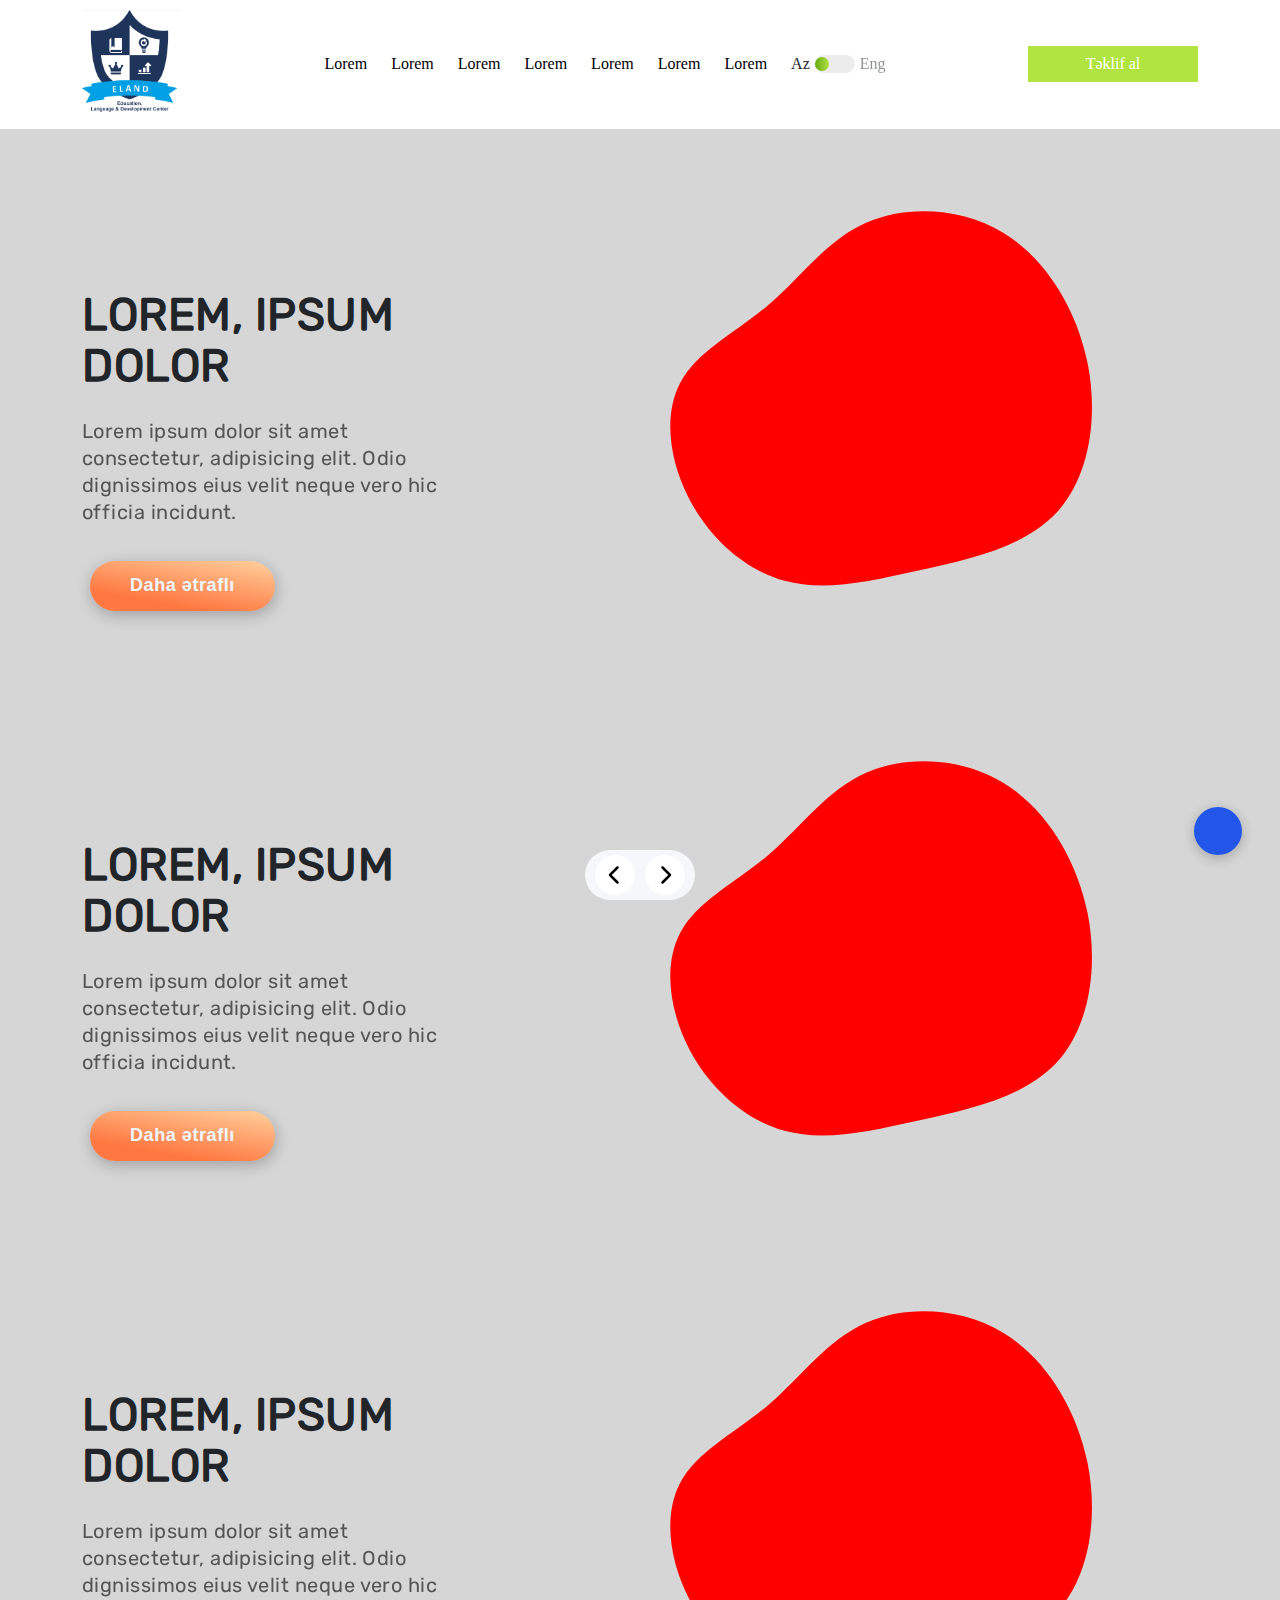
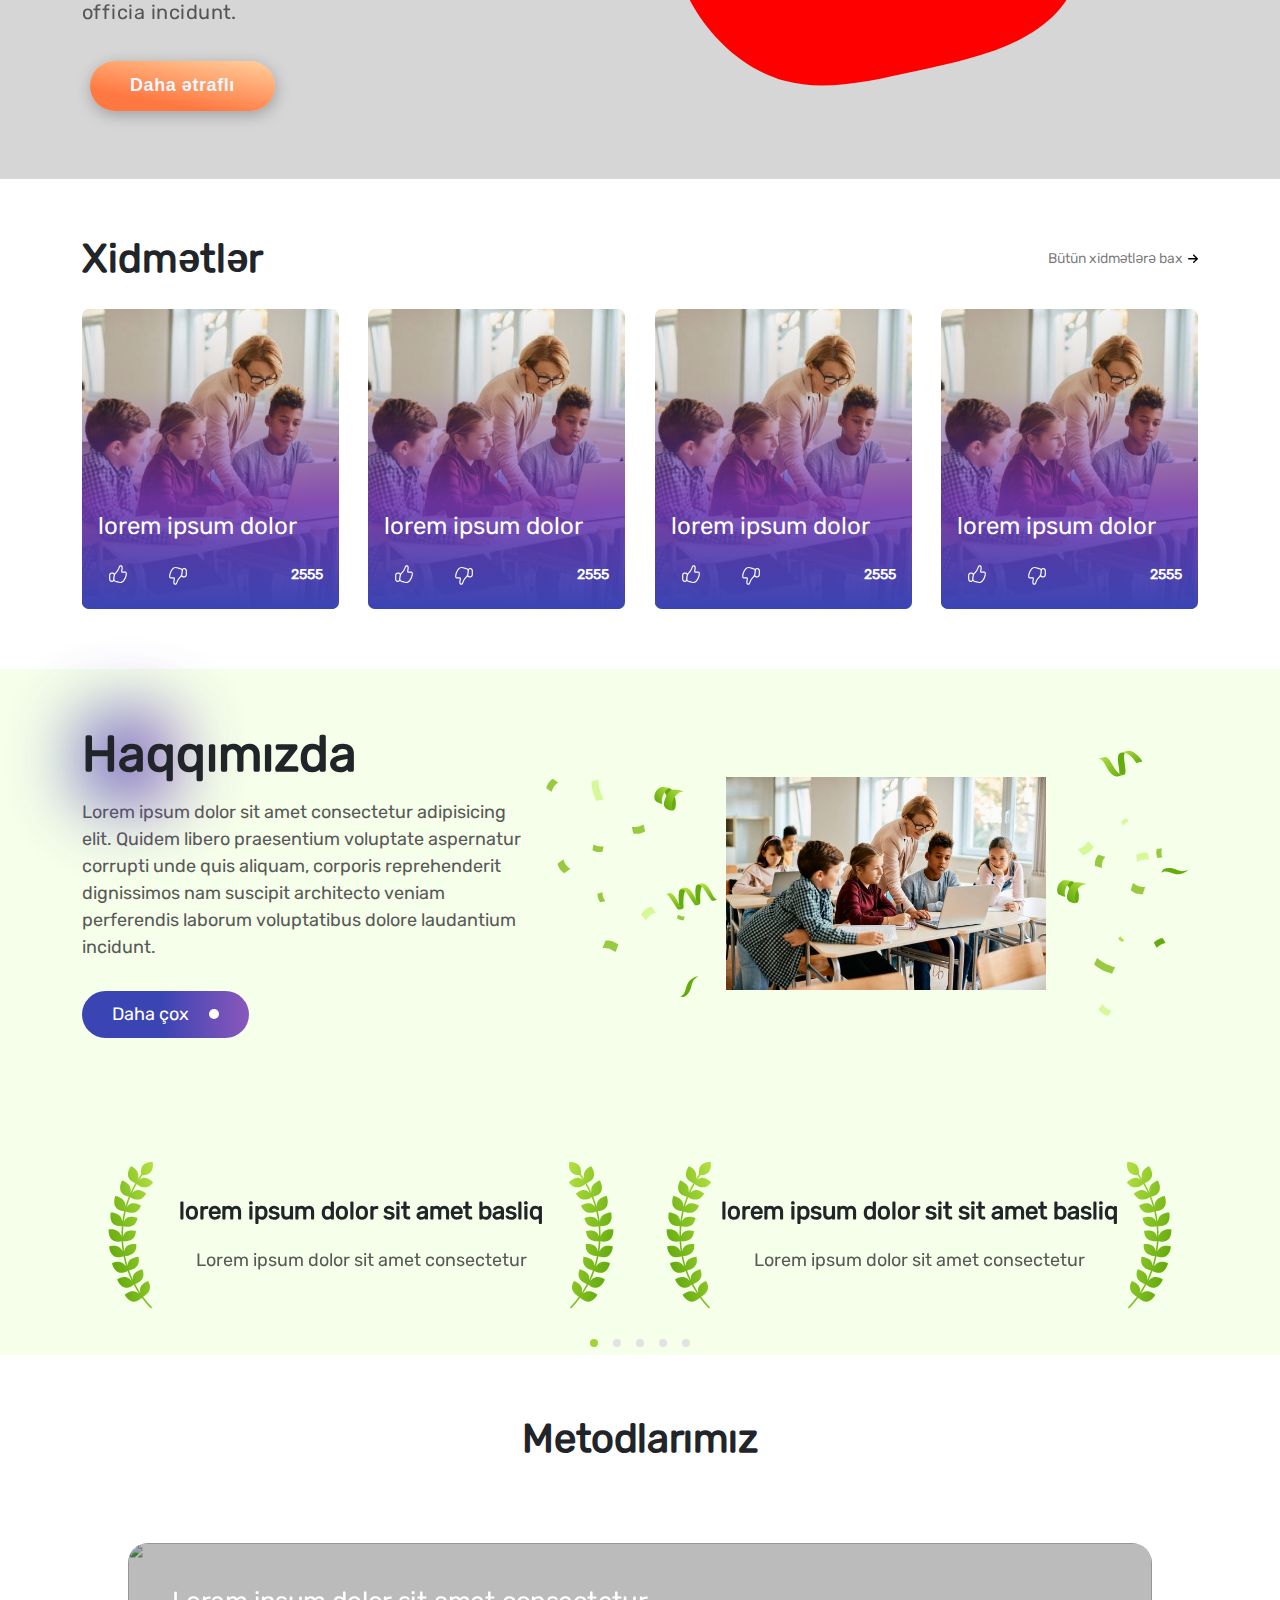
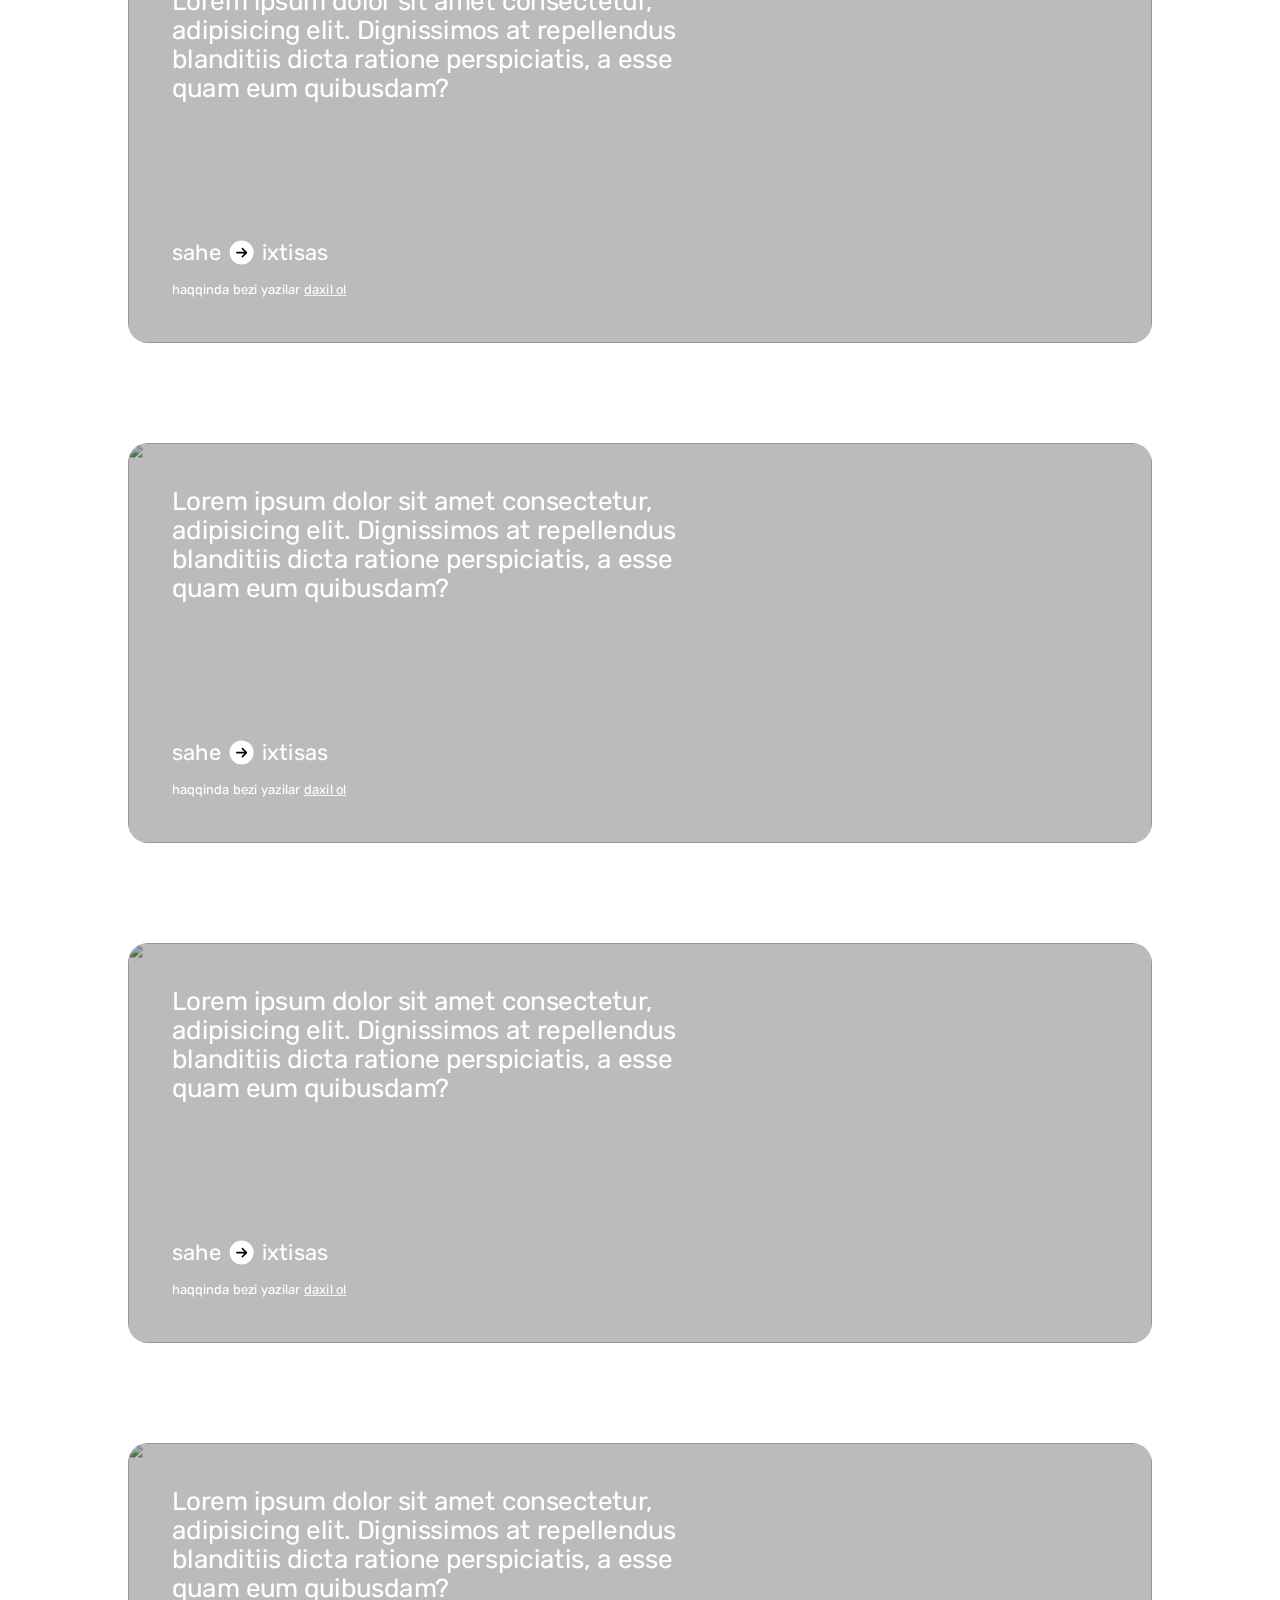
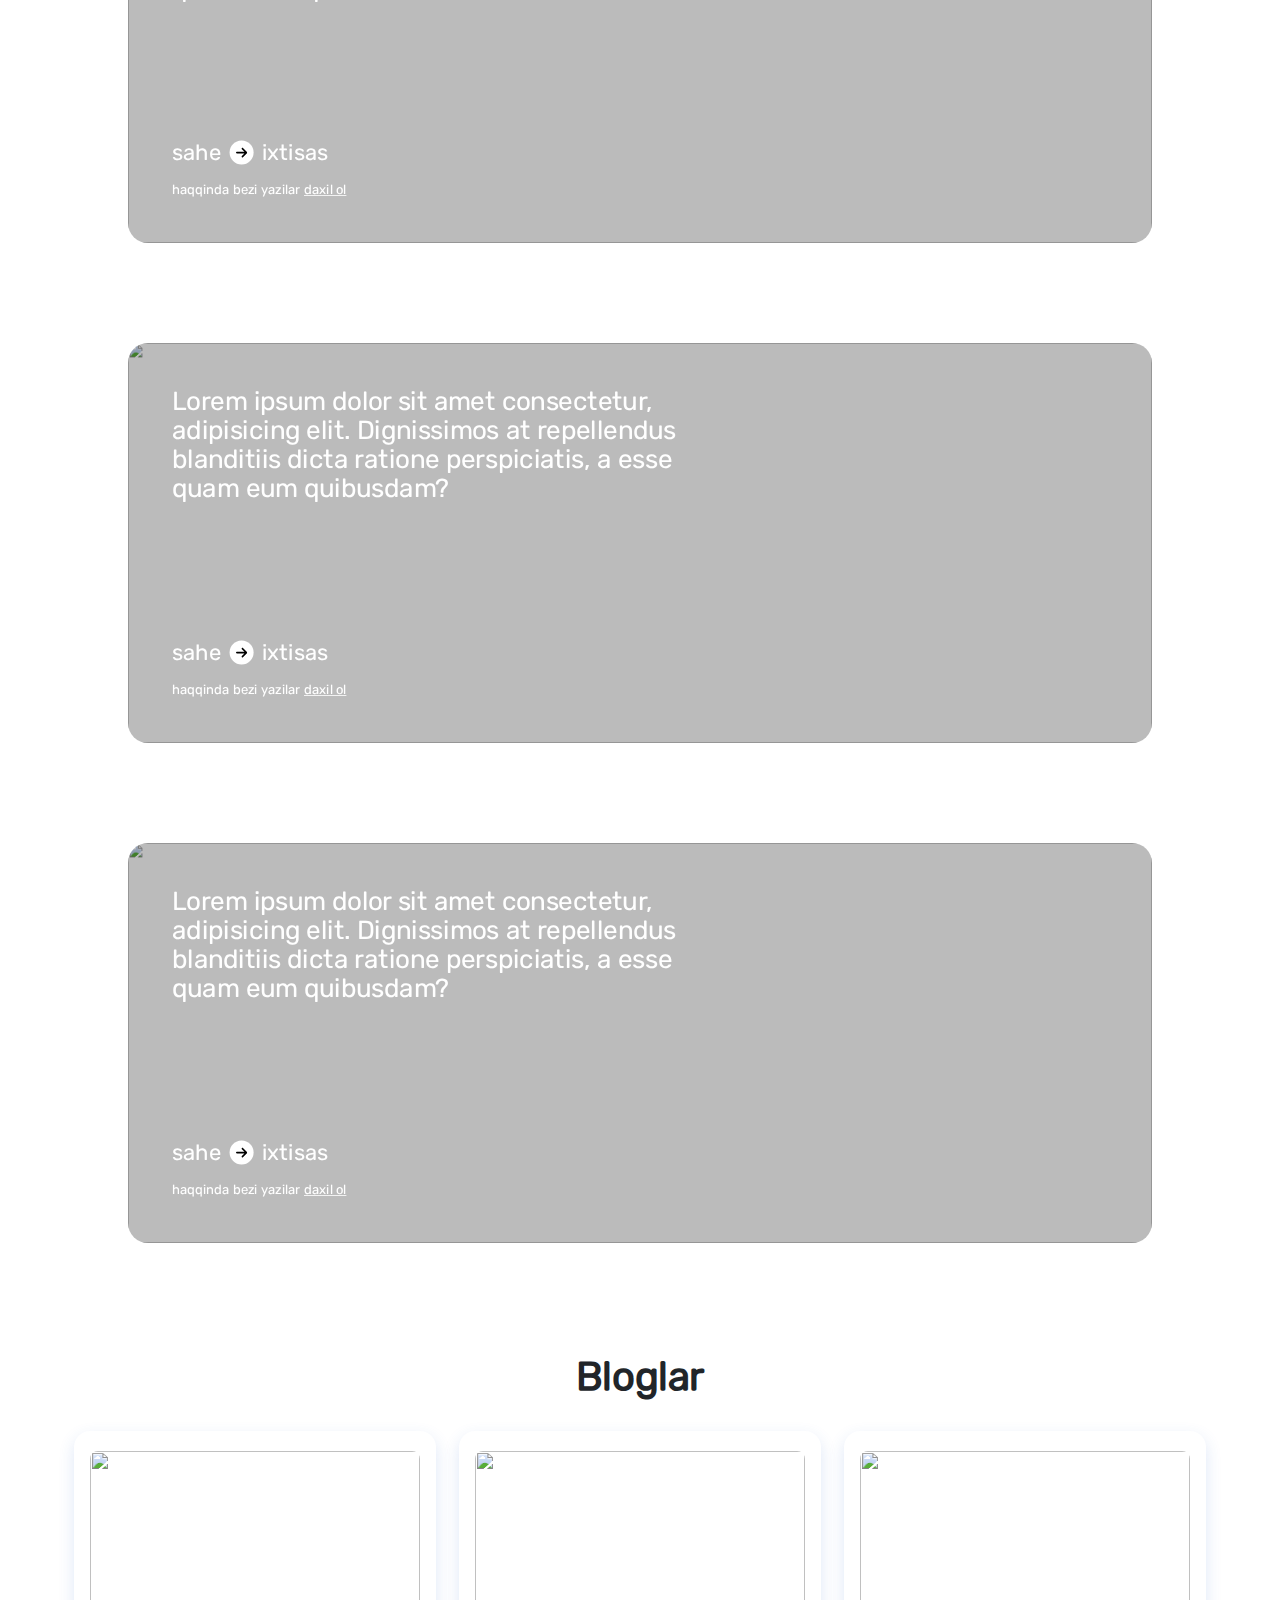
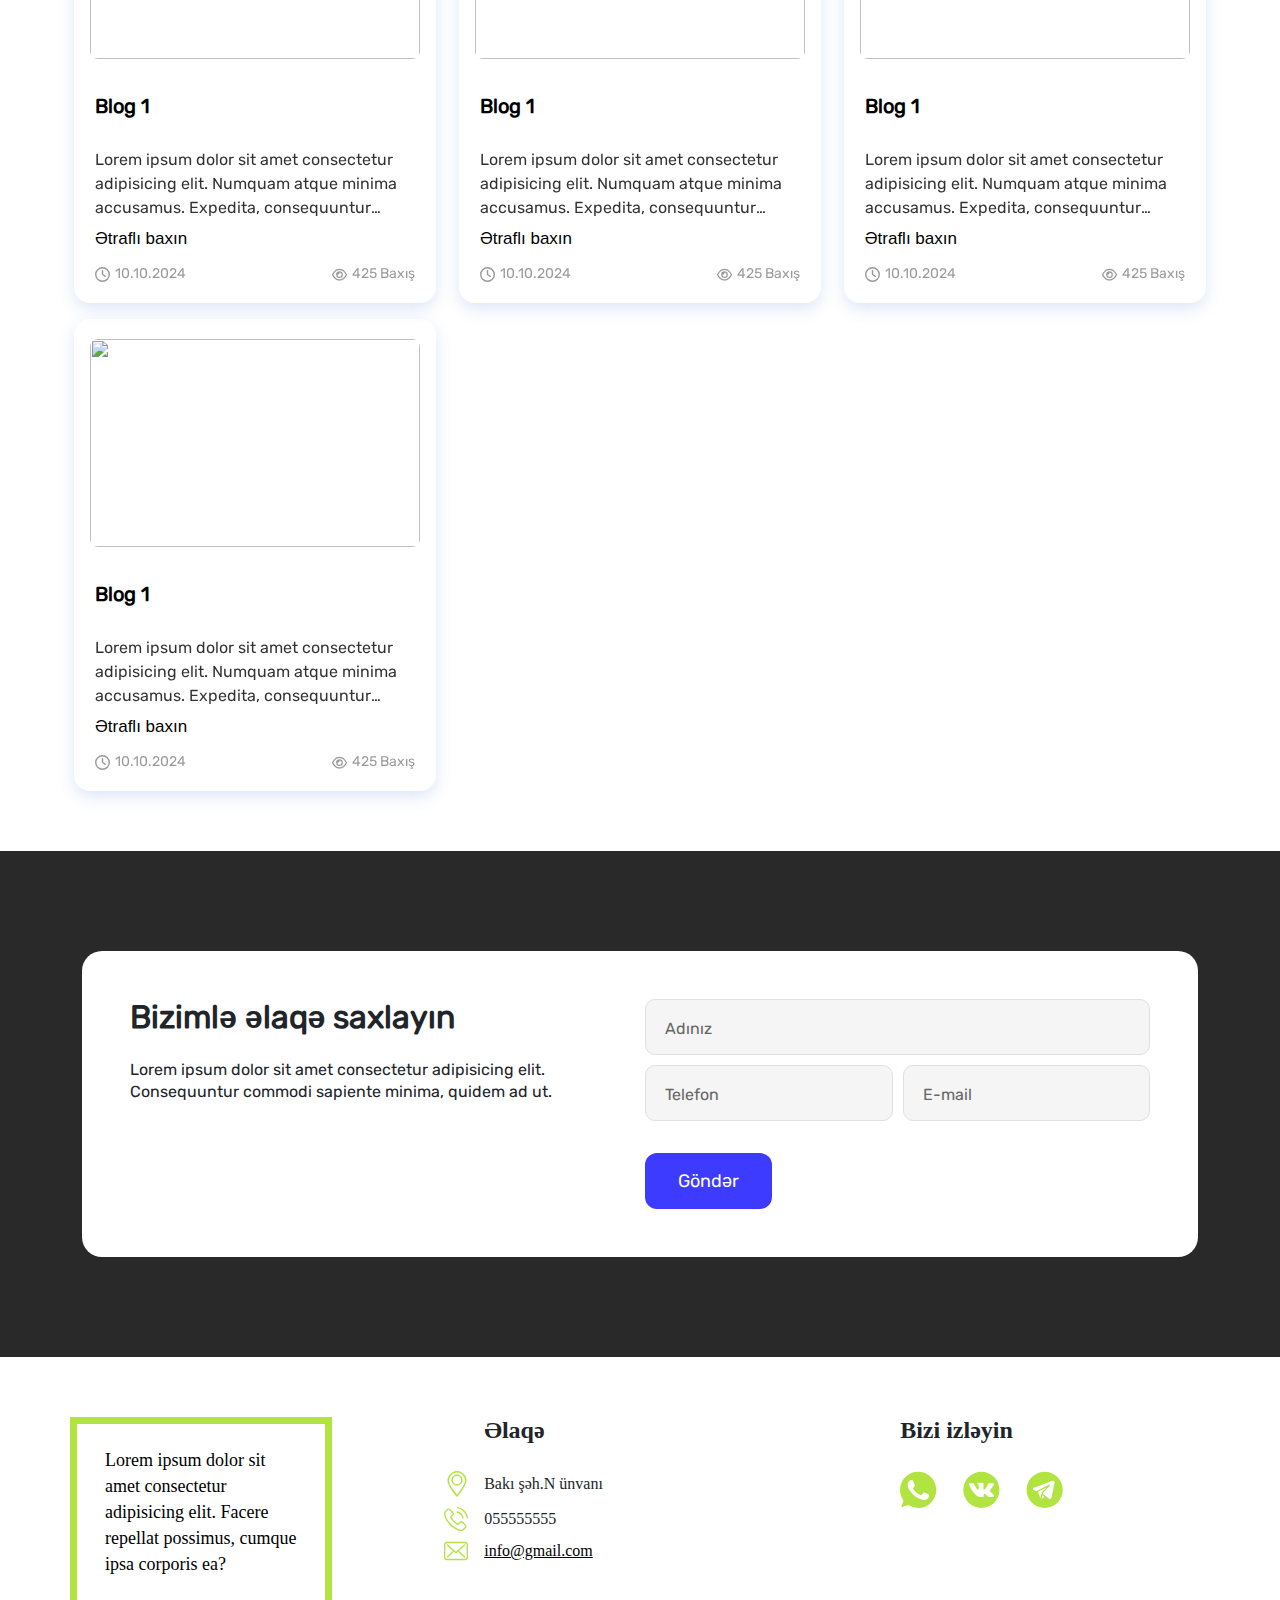
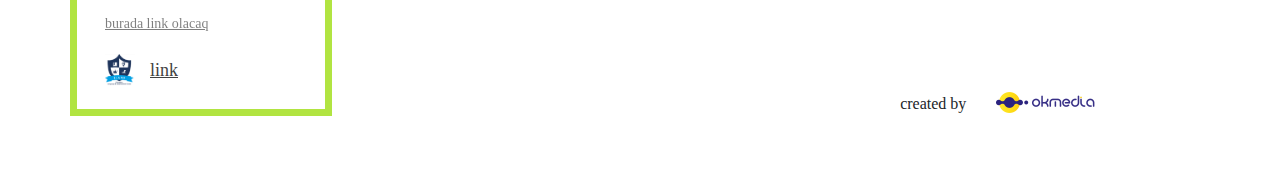
==== commit 0a0015a3: "add main Blog" ====
--- a/index.html
+++ b/index.html
@@ -40,10 +40,115 @@
     </header>
 
     <main>
+      <!-- main slider -->
+      <section>
+        <div id="mainSlider">
+          <div class="swiper">
+            <div class="swiper-wrapper container">
+              <div class="swiper-slide">
+                <div class="mainContentsWrapper">
+                  <div class="swiperSlideContents">
+                    <h2>Lorem, ipsum dolor</h2>
+                    <p>
+                      Lorem ipsum dolor sit amet consectetur, adipisicing elit.
+                      Odio dignissimos eius velit neque vero hic officia
+                      incidunt.
+                    </p>
+                    <a class="mainSliderLink" href="">Daha ətraflı</a>
+                  </div>
+                  <div class="swiperSlideImgWrapper">
+                    <svg
+                      xmlns="http://www.w3.org/2000/svg"
+                      viewBox="0 0 200 200"
+                    >
+                      <path
+                        d="M55.1,-62.2C70.6,-52.7,81.7,-34.5,85.7,-14.7C89.6,5.1,86.3,26.5,74.5,39.4C62.7,52.2,42.4,56.5,24.2,60.5C6,64.5,-10.1,68.3,-24.5,64.3C-38.9,60.4,-51.7,48.8,-59.1,34.7C-66.5,20.6,-68.6,4.1,-62.5,-7.6C-56.3,-19.3,-42,-26.1,-30.2,-36.2C-18.4,-46.3,-9.2,-59.6,5.3,-66C19.8,-72.3,39.7,-71.6,55.1,-62.2Z"
+                        transform="translate(100 100)"
+                      />
+                    </svg>
+                    <div class="coverImg">
+                      <img src="img/student.png" alt="" />
+                    </div>
+                  </div>
+                </div>
+              </div>
+              <div class="swiper-slide">
+                <div class="mainContentsWrapper">
+                  <div class="swiperSlideContents">
+                    <h2>Lorem, ipsum dolor</h2>
+                    <p>
+                      Lorem ipsum dolor sit amet consectetur, adipisicing elit.
+                      Odio dignissimos eius velit neque vero hic officia
+                      incidunt.
+                    </p>
+                    <a class="mainSliderLink" href="">Daha ətraflı</a>
+                  </div>
+                  <div class="swiperSlideImgWrapper">
+                    <svg
+                      xmlns="http://www.w3.org/2000/svg"
+                      viewBox="0 0 200 200"
+                    >
+                      <path
+                        d="M55.1,-62.2C70.6,-52.7,81.7,-34.5,85.7,-14.7C89.6,5.1,86.3,26.5,74.5,39.4C62.7,52.2,42.4,56.5,24.2,60.5C6,64.5,-10.1,68.3,-24.5,64.3C-38.9,60.4,-51.7,48.8,-59.1,34.7C-66.5,20.6,-68.6,4.1,-62.5,-7.6C-56.3,-19.3,-42,-26.1,-30.2,-36.2C-18.4,-46.3,-9.2,-59.6,5.3,-66C19.8,-72.3,39.7,-71.6,55.1,-62.2Z"
+                        transform="translate(100 100)"
+                      />
+                    </svg>
+                    <div class="coverImg">
+                      <img src="img/student.png" alt="" />
+                    </div>
+                  </div>
+                </div>
+              </div>
+              <div class="swiper-slide">
+                <div class="mainContentsWrapper">
+                  <div class="swiperSlideContents">
+                    <h2>Lorem, ipsum dolor</h2>
+                    <p>
+                      Lorem ipsum dolor sit amet consectetur, adipisicing elit.
+                      Odio dignissimos eius velit neque vero hic officia
+                      incidunt.
+                    </p>
+                    <a class="mainSliderLink" href="">Daha ətraflı</a>
+                  </div>
+                  <div class="swiperSlideImgWrapper">
+                    <svg
+                      xmlns="http://www.w3.org/2000/svg"
+                      viewBox="0 0 200 200"
+                    >
+                      <path
+                        d="M55.1,-62.2C70.6,-52.7,81.7,-34.5,85.7,-14.7C89.6,5.1,86.3,26.5,74.5,39.4C62.7,52.2,42.4,56.5,24.2,60.5C6,64.5,-10.1,68.3,-24.5,64.3C-38.9,60.4,-51.7,48.8,-59.1,34.7C-66.5,20.6,-68.6,4.1,-62.5,-7.6C-56.3,-19.3,-42,-26.1,-30.2,-36.2C-18.4,-46.3,-9.2,-59.6,5.3,-66C19.8,-72.3,39.7,-71.6,55.1,-62.2Z"
+                        transform="translate(100 100)"
+                      />
+                    </svg>
+                    <div class="coverImg">
+                      <img src="img/student.png" alt="" />
+                    </div>
+                  </div>
+                </div>
+              </div>
+            </div>
+            <div class="mainSlideNext">
+              <svg xmlns="http://www.w3.org/2000/svg" viewBox="0 0 320 512">
+                <path
+                  d="M278.6 233.4c12.5 12.5 12.5 32.8 0 45.3l-160 160c-12.5 12.5-32.8 12.5-45.3 0s-12.5-32.8 0-45.3L210.7 256 73.4 118.6c-12.5-12.5-12.5-32.8 0-45.3s32.8-12.5 45.3 0l160 160z"
+                />
+              </svg>
+            </div>
+            <div class="mainSlidePrev">
+              <svg xmlns="http://www.w3.org/2000/svg" viewBox="0 0 320 512">
+                <path
+                  d="M41.4 233.4c-12.5 12.5-12.5 32.8 0 45.3l160 160c12.5 12.5 32.8 12.5 45.3 0s12.5-32.8 0-45.3L109.3 256 246.6 118.6c12.5-12.5 12.5-32.8 0-45.3s-32.8-12.5-45.3 0l-160 160z"
+                />
+              </svg>
+            </div>
+          </div>
+        </div>
+      </section>
+
       <!-- services -->
       <section>
         <div id="services">
-          <div class="container">
+          <div class="container mr-60">
             <div id="serviceTitles">
               <h2>Xidmətlər</h2>
               <a href="#"
@@ -520,6 +625,177 @@
         </div>
       </section>
 
+      <!-- blogs -->
+      <section>
+        <div id="mainBlogs" class="mr-60">
+          <h2>Bloglar</h2>
+          <div class="container">
+            <div class="row justify-content-between g-3 flex-wrap">
+              <a href="/" class="mainBlog">
+                <div class="mainBlogImgWrapper">
+                  <img src="/img/method.jpg" alt="" />
+                </div>
+                <div class="mainBlogContents">
+                  <h4>Blog 1</h4>
+                  <p>
+                    Lorem ipsum dolor sit amet consectetur adipisicing elit.
+                    Numquam atque minima accusamus. Expedita, consequuntur
+                    pariatur?
+                  </p>
+                  <span class="seeBlog">Ətraflı baxın</span>
+                  <div class="mainBlogBtm">
+                    <div>
+                      <span
+                        ><svg
+                          xmlns="http://www.w3.org/2000/svg"
+                          viewBox="0 0 512 512"
+                        >
+                          <path
+                            d="M464 256A208 208 0 1 1 48 256a208 208 0 1 1 416 0zM0 256a256 256 0 1 0 512 0A256 256 0 1 0 0 256zM232 120l0 136c0 8 4 15.5 10.7 20l96 64c11 7.4 25.9 4.4 33.3-6.7s4.4-25.9-6.7-33.3L280 243.2 280 120c0-13.3-10.7-24-24-24s-24 10.7-24 24z"
+                          /></svg
+                      ></span>
+                      <time datetime="">10.10.2024</time>
+                    </div>
+                    <div>
+                      <span
+                        ><svg
+                          xmlns="http://www.w3.org/2000/svg"
+                          viewBox="0 0 576 512"
+                        >
+                          <path
+                            d="M288 80c-65.2 0-118.8 29.6-159.9 67.7C89.6 183.5 63 226 49.4 256c13.6 30 40.2 72.5 78.6 108.3C169.2 402.4 222.8 432 288 432s118.8-29.6 159.9-67.7C486.4 328.5 513 286 526.6 256c-13.6-30-40.2-72.5-78.6-108.3C406.8 109.6 353.2 80 288 80zM95.4 112.6C142.5 68.8 207.2 32 288 32s145.5 36.8 192.6 80.6c46.8 43.5 78.1 95.4 93 131.1c3.3 7.9 3.3 16.7 0 24.6c-14.9 35.7-46.2 87.7-93 131.1C433.5 443.2 368.8 480 288 480s-145.5-36.8-192.6-80.6C48.6 356 17.3 304 2.5 268.3c-3.3-7.9-3.3-16.7 0-24.6C17.3 208 48.6 156 95.4 112.6zM288 336c44.2 0 80-35.8 80-80s-35.8-80-80-80c-.7 0-1.3 0-2 0c1.3 5.1 2 10.5 2 16c0 35.3-28.7 64-64 64c-5.5 0-10.9-.7-16-2c0 .7 0 1.3 0 2c0 44.2 35.8 80 80 80zm0-208a128 128 0 1 1 0 256 128 128 0 1 1 0-256z"
+                          /></svg
+                      ></span>
+                      <span>425 Baxış</span>
+                    </div>
+                  </div>
+                </div>
+              </a>
+              <a href="/" class="mainBlog">
+                <div class="mainBlogImgWrapper">
+                  <img src="/img/method.jpg" alt="" />
+                </div>
+                <div class="mainBlogContents">
+                  <h4>Blog 1</h4>
+                  <p>
+                    Lorem ipsum dolor sit amet consectetur adipisicing elit.
+                    Numquam atque minima accusamus. Expedita, consequuntur
+                    pariatur?
+                  </p>
+                  <span class="seeBlog">Ətraflı baxın</span>
+                  <div class="mainBlogBtm">
+                    <div>
+                      <span
+                        ><svg
+                          xmlns="http://www.w3.org/2000/svg"
+                          viewBox="0 0 512 512"
+                        >
+                          <path
+                            d="M464 256A208 208 0 1 1 48 256a208 208 0 1 1 416 0zM0 256a256 256 0 1 0 512 0A256 256 0 1 0 0 256zM232 120l0 136c0 8 4 15.5 10.7 20l96 64c11 7.4 25.9 4.4 33.3-6.7s4.4-25.9-6.7-33.3L280 243.2 280 120c0-13.3-10.7-24-24-24s-24 10.7-24 24z"
+                          /></svg
+                      ></span>
+                      <time datetime="">10.10.2024</time>
+                    </div>
+                    <div>
+                      <span
+                        ><svg
+                          xmlns="http://www.w3.org/2000/svg"
+                          viewBox="0 0 576 512"
+                        >
+                          <path
+                            d="M288 80c-65.2 0-118.8 29.6-159.9 67.7C89.6 183.5 63 226 49.4 256c13.6 30 40.2 72.5 78.6 108.3C169.2 402.4 222.8 432 288 432s118.8-29.6 159.9-67.7C486.4 328.5 513 286 526.6 256c-13.6-30-40.2-72.5-78.6-108.3C406.8 109.6 353.2 80 288 80zM95.4 112.6C142.5 68.8 207.2 32 288 32s145.5 36.8 192.6 80.6c46.8 43.5 78.1 95.4 93 131.1c3.3 7.9 3.3 16.7 0 24.6c-14.9 35.7-46.2 87.7-93 131.1C433.5 443.2 368.8 480 288 480s-145.5-36.8-192.6-80.6C48.6 356 17.3 304 2.5 268.3c-3.3-7.9-3.3-16.7 0-24.6C17.3 208 48.6 156 95.4 112.6zM288 336c44.2 0 80-35.8 80-80s-35.8-80-80-80c-.7 0-1.3 0-2 0c1.3 5.1 2 10.5 2 16c0 35.3-28.7 64-64 64c-5.5 0-10.9-.7-16-2c0 .7 0 1.3 0 2c0 44.2 35.8 80 80 80zm0-208a128 128 0 1 1 0 256 128 128 0 1 1 0-256z"
+                          /></svg
+                      ></span>
+                      <span>425 Baxış</span>
+                    </div>
+                  </div>
+                </div>
+              </a>
+              <a href="/" class="mainBlog">
+                <div class="mainBlogImgWrapper">
+                  <img src="/img/method.jpg" alt="" />
+                </div>
+                <div class="mainBlogContents">
+                  <h4>Blog 1</h4>
+                  <p>
+                    Lorem ipsum dolor sit amet consectetur adipisicing elit.
+                    Numquam atque minima accusamus. Expedita, consequuntur
+                    pariatur?
+                  </p>
+                  <span class="seeBlog">Ətraflı baxın</span>
+                  <div class="mainBlogBtm">
+                    <div>
+                      <span
+                        ><svg
+                          xmlns="http://www.w3.org/2000/svg"
+                          viewBox="0 0 512 512"
+                        >
+                          <path
+                            d="M464 256A208 208 0 1 1 48 256a208 208 0 1 1 416 0zM0 256a256 256 0 1 0 512 0A256 256 0 1 0 0 256zM232 120l0 136c0 8 4 15.5 10.7 20l96 64c11 7.4 25.9 4.4 33.3-6.7s4.4-25.9-6.7-33.3L280 243.2 280 120c0-13.3-10.7-24-24-24s-24 10.7-24 24z"
+                          /></svg
+                      ></span>
+                      <time datetime="">10.10.2024</time>
+                    </div>
+                    <div>
+                      <span
+                        ><svg
+                          xmlns="http://www.w3.org/2000/svg"
+                          viewBox="0 0 576 512"
+                        >
+                          <path
+                            d="M288 80c-65.2 0-118.8 29.6-159.9 67.7C89.6 183.5 63 226 49.4 256c13.6 30 40.2 72.5 78.6 108.3C169.2 402.4 222.8 432 288 432s118.8-29.6 159.9-67.7C486.4 328.5 513 286 526.6 256c-13.6-30-40.2-72.5-78.6-108.3C406.8 109.6 353.2 80 288 80zM95.4 112.6C142.5 68.8 207.2 32 288 32s145.5 36.8 192.6 80.6c46.8 43.5 78.1 95.4 93 131.1c3.3 7.9 3.3 16.7 0 24.6c-14.9 35.7-46.2 87.7-93 131.1C433.5 443.2 368.8 480 288 480s-145.5-36.8-192.6-80.6C48.6 356 17.3 304 2.5 268.3c-3.3-7.9-3.3-16.7 0-24.6C17.3 208 48.6 156 95.4 112.6zM288 336c44.2 0 80-35.8 80-80s-35.8-80-80-80c-.7 0-1.3 0-2 0c1.3 5.1 2 10.5 2 16c0 35.3-28.7 64-64 64c-5.5 0-10.9-.7-16-2c0 .7 0 1.3 0 2c0 44.2 35.8 80 80 80zm0-208a128 128 0 1 1 0 256 128 128 0 1 1 0-256z"
+                          /></svg
+                      ></span>
+                      <span>425 Baxış</span>
+                    </div>
+                  </div>
+                </div>
+              </a>
+              <a href="/" class="mainBlog">
+                <div class="mainBlogImgWrapper">
+                  <img src="/img/method.jpg" alt="" />
+                </div>
+                <div class="mainBlogContents">
+                  <h4>Blog 1</h4>
+                  <p>
+                    Lorem ipsum dolor sit amet consectetur adipisicing elit.
+                    Numquam atque minima accusamus. Expedita, consequuntur
+                    pariatur?
+                  </p>
+                  <span class="seeBlog">Ətraflı baxın</span>
+                  <div class="mainBlogBtm">
+                    <div>
+                      <span
+                        ><svg
+                          xmlns="http://www.w3.org/2000/svg"
+                          viewBox="0 0 512 512"
+                        >
+                          <path
+                            d="M464 256A208 208 0 1 1 48 256a208 208 0 1 1 416 0zM0 256a256 256 0 1 0 512 0A256 256 0 1 0 0 256zM232 120l0 136c0 8 4 15.5 10.7 20l96 64c11 7.4 25.9 4.4 33.3-6.7s4.4-25.9-6.7-33.3L280 243.2 280 120c0-13.3-10.7-24-24-24s-24 10.7-24 24z"
+                          /></svg
+                      ></span>
+                      <time datetime="">10.10.2024</time>
+                    </div>
+                    <div>
+                      <span
+                        ><svg
+                          xmlns="http://www.w3.org/2000/svg"
+                          viewBox="0 0 576 512"
+                        >
+                          <path
+                            d="M288 80c-65.2 0-118.8 29.6-159.9 67.7C89.6 183.5 63 226 49.4 256c13.6 30 40.2 72.5 78.6 108.3C169.2 402.4 222.8 432 288 432s118.8-29.6 159.9-67.7C486.4 328.5 513 286 526.6 256c-13.6-30-40.2-72.5-78.6-108.3C406.8 109.6 353.2 80 288 80zM95.4 112.6C142.5 68.8 207.2 32 288 32s145.5 36.8 192.6 80.6c46.8 43.5 78.1 95.4 93 131.1c3.3 7.9 3.3 16.7 0 24.6c-14.9 35.7-46.2 87.7-93 131.1C433.5 443.2 368.8 480 288 480s-145.5-36.8-192.6-80.6C48.6 356 17.3 304 2.5 268.3c-3.3-7.9-3.3-16.7 0-24.6C17.3 208 48.6 156 95.4 112.6zM288 336c44.2 0 80-35.8 80-80s-35.8-80-80-80c-.7 0-1.3 0-2 0c1.3 5.1 2 10.5 2 16c0 35.3-28.7 64-64 64c-5.5 0-10.9-.7-16-2c0 .7 0 1.3 0 2c0 44.2 35.8 80 80 80zm0-208a128 128 0 1 1 0 256 128 128 0 1 1 0-256z"
+                          /></svg
+                      ></span>
+                      <span>425 Baxış</span>
+                    </div>
+                  </div>
+                </div>
+              </a>
+            </div>
+          </div>
+        </div>
+      </section>
+
       <!-- calltoaction -->
       <section>
         <div id="callToAction" class="mr-60">
@@ -566,110 +842,168 @@
         </div>
       </section>
 
-      <footer>
-        <div class="container">
-          <div class="row">
-            <div id="footerOthrs">
+      <div id="liveChat"></div>
+      <div id="liveChatBox">
+        <div id="chatTop">
+          <span id="chatAdmin">E</span>
+          <div id="chatAdminTitle">
+            <span>Eduland</span>
+            <span>Bizimlə əlaqə saxlayın</span>
+          </div>
+          <span id="chatClose">
+            <svg xmlns="http://www.w3.org/2000/svg" viewBox="0 0 448 512">
+              <path
+                d="M201.4 374.6c12.5 12.5 32.8 12.5 45.3 0l160-160c12.5-12.5 12.5-32.8 0-45.3s-32.8-12.5-45.3 0L224 306.7 86.6 169.4c-12.5-12.5-32.8-12.5-45.3 0s-12.5 32.8 0 45.3l160 160z"
+              />
+            </svg>
+          </span>
+        </div>
+        <div id="chatBtm">
+          <div id="chatBtmTitle">
+            <p>Sualınız var? Bir çatla cavab alın</p>
+            <p>Sizə rahat olanı seçin 👇</p>
+          </div>
+          <div id="chatBtmSocials">
+            <a href=""
+              ><svg
+                xmlns="http://www.w3.org/2000/svg"
+                viewBox="0 0 48 48"
+                id="Layer_2"
+                data-name="Layer 2"
+              >
+                <path
+                  class="cls-1"
+                  fill="white"
+                  d="M40.83,8.48c1.14,0,2,1,1.54,2.86l-5.58,26.3c-.39,1.87-1.52,2.32-3.08,1.45L20.4,29.26a.4.4,0,0,1,0-.65L35.77,14.73c.7-.62-.15-.92-1.07-.36L15.41,26.54a.46.46,0,0,1-.4.05L6.82,24C5,23.47,5,22.22,7.23,21.33L40,8.69a2.16,2.16,0,0,1,.83-.21Z"
+                /></svg
+              >Telegram</a
+            >
+            <a href=""
+              ><svg xmlns="http://www.w3.org/2000/svg" viewBox="0 0 320 512">
+                <path
+                  fill="white"
+                  d="M80 299.3V512H196V299.3h86.5l18-97.8H196V166.9c0-51.7 20.3-71.5 72.7-71.5c16.3 0 29.4 .4 37 1.2V7.9C291.4 4 256.4 0 236.2 0C129.3 0 80 50.5 80 159.4v42.1H14v97.8H80z"
+                /></svg
+              >Facebook</a
+            >
+            <a href=""
+              ><svg xmlns="http://www.w3.org/2000/svg" viewBox="0 0 448 512">
+                <path
+                  fill="white"
+                  d="M380.9 97.1C339 55.1 283.2 32 223.9 32c-122.4 0-222 99.6-222 222 0 39.1 10.2 77.3 29.6 111L0 480l117.7-30.9c32.4 17.7 68.9 27 106.1 27h.1c122.3 0 224.1-99.6 224.1-222 0-59.3-25.2-115-67.1-157zm-157 341.6c-33.2 0-65.7-8.9-94-25.7l-6.7-4-69.8 18.3L72 359.2l-4.4-7c-18.5-29.4-28.2-63.3-28.2-98.2 0-101.7 82.8-184.5 184.6-184.5 49.3 0 95.6 19.2 130.4 54.1 34.8 34.9 56.2 81.2 56.1 130.5 0 101.8-84.9 184.6-186.6 184.6zm101.2-138.2c-5.5-2.8-32.8-16.2-37.9-18-5.1-1.9-8.8-2.8-12.5 2.8-3.7 5.6-14.3 18-17.6 21.8-3.2 3.7-6.5 4.2-12 1.4-32.6-16.3-54-29.1-75.5-66-5.7-9.8 5.7-9.1 16.3-30.3 1.8-3.7 .9-6.9-.5-9.7-1.4-2.8-12.5-30.1-17.1-41.2-4.5-10.8-9.1-9.3-12.5-9.5-3.2-.2-6.9-.2-10.6-.2-3.7 0-9.7 1.4-14.8 6.9-5.1 5.6-19.4 19-19.4 46.3 0 27.3 19.9 53.7 22.6 57.4 2.8 3.7 39.1 59.7 94.8 83.8 35.2 15.2 49 16.5 66.6 13.9 10.7-1.6 32.8-13.4 37.4-26.4 4.6-13 4.6-24.1 3.2-26.4-1.3-2.5-5-3.9-10.5-6.6z"
+                /></svg
+              >WhatsApp</a
+            >
+            <a href=""
+              ><svg xmlns="http://www.w3.org/2000/svg" viewBox="0 0 448 512">
+                <path
+                  fill="white"
+                  d="M224.1 141c-63.6 0-114.9 51.3-114.9 114.9s51.3 114.9 114.9 114.9S339 319.5 339 255.9 287.7 141 224.1 141zm0 189.6c-41.1 0-74.7-33.5-74.7-74.7s33.5-74.7 74.7-74.7 74.7 33.5 74.7 74.7-33.6 74.7-74.7 74.7zm146.4-194.3c0 14.9-12 26.8-26.8 26.8-14.9 0-26.8-12-26.8-26.8s12-26.8 26.8-26.8 26.8 12 26.8 26.8zm76.1 27.2c-1.7-35.9-9.9-67.7-36.2-93.9-26.2-26.2-58-34.4-93.9-36.2-37-2.1-147.9-2.1-184.9 0-35.8 1.7-67.6 9.9-93.9 36.1s-34.4 58-36.2 93.9c-2.1 37-2.1 147.9 0 184.9 1.7 35.9 9.9 67.7 36.2 93.9s58 34.4 93.9 36.2c37 2.1 147.9 2.1 184.9 0 35.9-1.7 67.7-9.9 93.9-36.2 26.2-26.2 34.4-58 36.2-93.9 2.1-37 2.1-147.8 0-184.8zM398.8 388c-7.8 19.6-22.9 34.7-42.6 42.6-29.5 11.7-99.5 9-132.1 9s-102.7 2.6-132.1-9c-19.6-7.8-34.7-22.9-42.6-42.6-11.7-29.5-9-99.5-9-132.1s-2.6-102.7 9-132.1c7.8-19.6 22.9-34.7 42.6-42.6 29.5-11.7 99.5-9 132.1-9s102.7-2.6 132.1 9c19.6 7.8 34.7 22.9 42.6 42.6 11.7 29.5 9 99.5 9 132.1s2.7 102.7-9 132.1z"
+                /></svg
+              >Instagram</a
+            >
+          </div>
+        </div>
+      </div>
+    </main>
+
+    <footer>
+      <div class="container">
+        <div class="row">
+          <div id="footerOthrs">
+            <p>
+              Lorem ipsum dolor sit amet consectetur adipisicing elit. Facere
+              repellat possimus, cumque ipsa corporis ea?
+            </p>
+            <a id="othrsLinkDefault" href="">burada link olacaq</a>
+            <a id="othrsLinkWithLogo" href="">
+              <img src="img/elandlogo.png" alt="logo" />
+              <span>link</span>
+            </a>
+          </div>
+          <div id="footerAddress">
+            <h3>Əlaqə</h3>
+            <div>
               <p>
-                Lorem ipsum dolor sit amet consectetur adipisicing elit. Facere
-                repellat possimus, cumque ipsa corporis ea?
+                <svg
+                  xmlns="http://www.w3.org/2000/svg"
+                  width="26"
+                  height="26"
+                  fill="#b1e441"
+                >
+                  <path
+                    d="M12.982 0c-5.254 0-9.53 4.275-9.53 9.53 0 2.414 1.52 5.824 4.52 10.136 2.193 3.152 4.35 5.592 4.44 5.694l.57.64.57-.64c.09-.102 2.247-2.542 4.44-5.694 3-4.312 4.52-7.722 4.52-10.136 0-5.254-4.275-9.53-9.53-9.53zm3.77 18.785c-1.482 2.132-2.98 3.967-3.77 4.903a69.03 69.03 0 0 1-3.76-4.891c-2.78-3.995-4.248-7.2-4.248-9.268a8.02 8.02 0 0 1 8.009-8.009 8.02 8.02 0 0 1 8.009 8.009c0 2.066-1.466 5.266-4.24 9.256z"
+                  />
+                  <path
+                    d="M12.982 3.52a5.63 5.63 0 0 0-5.624 5.624 5.63 5.63 0 0 0 5.624 5.624 5.63 5.63 0 0 0 5.624-5.624 5.63 5.63 0 0 0-5.624-5.624zm0 9.728a4.11 4.11 0 0 1-4.104-4.104 4.11 4.11 0 0 1 4.104-4.104 4.11 4.11 0 0 1 4.104 4.104 4.11 4.11 0 0 1-4.104 4.104z"
+                  />
+                </svg>
+                <span>Bakı şəh.N ünvanı</span>
               </p>
-              <a id="othrsLinkDefault" href="">burada link olacaq</a>
-              <a id="othrsLinkWithLogo" href="">
-                <img src="img/elandlogo.png" alt="logo" />
-                <span>link</span>
+              <p>
+                <svg
+                  xmlns="http://www.w3.org/2000/svg"
+                  width="24"
+                  height="24"
+                  fill="#b1e441"
+                >
+                  <path
+                    d="M18.968 14.868c-.5-.512-1.084-.785-1.712-.785s-1.22.268-1.732.78l-1.6 1.596-.4-.203-.502-.268c-1.5-.952-2.862-2.193-4.17-3.8-.633-.8-1.06-1.474-1.368-2.158L8.67 8.875l.425-.43c1.064-1.064 1.064-2.442 0-3.505L7.712 3.557l-.47-.48-.952-.942C5.8 1.65 5.2 1.4 4.593 1.4s-1.216.258-1.722.745L1.138 3.88a3.72 3.72 0 0 0-1.1 2.356c-.122 1.48.314 2.857.648 3.76.82 2.214 2.046 4.265 3.875 6.463 2.22 2.65 4.888 4.74 7.937 6.215 1.165.552 2.72 1.206 4.458 1.317a6.89 6.89 0 0 0 .319.01c1.17 0 2.153-.42 2.923-1.256.005-.01.015-.015.02-.025.263-.32.567-.608.886-.917a22.43 22.43 0 0 0 .66-.653c.5-.522.765-1.13.765-1.753s-.268-1.23-.78-1.737l-2.78-2.8zM20.78 20.2c-.198.213-.4.405-.618.618-.33.314-.663.643-.978 1.013-.512.547-1.114.805-1.905.805-.076 0-.157 0-.233-.005-1.504-.096-2.902-.684-3.95-1.185A22.5 22.5 0 0 1 5.62 15.59c-1.727-2.1-2.882-4.005-3.647-6.07-.47-1.26-.643-2.244-.567-3.17a2.32 2.32 0 0 1 .7-1.504L3.833 3.12c.248-.233.512-.36.77-.36.32 0 .577.192.74.355l.015.015a25.93 25.93 0 0 1 .912.907l.48.5L8.133 5.91c.537.537.537 1.033 0 1.57l-.436.436a26.76 26.76 0 0 1-1.27 1.236c-.01.01-.02.015-.025.025-.436.436-.355.86-.263 1.15l.015.046c.36.87.866 1.692 1.636 2.67l.005.005c1.398 1.722 2.872 3.064 4.498 4.093a6.92 6.92 0 0 0 .623.339c.182.1.355.177.5.268.02.01.04.025.06.035a1.1 1.1 0 0 0 .502.127c.42 0 .684-.263.77-.35l1.732-1.732c.172-.172.446-.38.765-.38.314 0 .572.197.73.37l2.8 2.8c.522.517.522 1.05.005 1.585zm-7.8-14.5c1.327.223 2.533.85 3.495 1.813a6.51 6.51 0 0 1 1.815 3.495.68.68 0 0 0 .674.567c.04 0 .076-.005.116-.01.375-.06.623-.415.562-.8-.274-1.606-1.033-3.07-2.193-4.23a7.81 7.81 0 0 0-4.23-2.193c-.375-.06-.724.187-.8.557s.177.73.552.8zm11.002 4.877c-.45-2.644-1.697-5.05-3.612-6.965S16.04.46 13.396.01a.68.68 0 0 0-.785.557c-.06.375.187.724.562.8 2.36.4 4.513 1.52 6.225 3.227C21.1 6.297 22.225 8.45 22.625 10.8a.68.68 0 0 0 .674.567c.04 0 .076-.005.116-.01a.67.67 0 0 0 .557-.78z"
+                  />
+                </svg>
+                <span>055555555</span>
+              </p>
+              <p>
+                <svg
+                  xmlns="http://www.w3.org/2000/svg"
+                  width="24"
+                  height="20"
+                  fill="#b1e441"
+                >
+                  <path
+                    d="M21.07.867H2.935A2.94 2.94 0 0 0 0 3.802v12.395a2.94 2.94 0 0 0 2.935 2.935h18.13A2.94 2.94 0 0 0 24 16.197v-12.4c.005-1.62-1.3-2.94-2.93-2.94zm1.594 15.33c0 .88-.715 1.594-1.594 1.594H2.935c-.88 0-1.594-.715-1.594-1.594v-12.4c0-.88.715-1.594 1.594-1.594h18.13c.88 0 1.594.715 1.594 1.594v12.4h.005zm-7.528-6.352l5.87-5.264c.273-.248.298-.67.05-.948a.67.67 0 0 0-.948-.05l-8.094 7.265-1.58-1.4a.77.77 0 0 0-.119-.109L3.89 3.59a.672.672 0 1 0-.894 1.003l5.94 5.3L3.02 15.44c-.268.253-.283.675-.03.948.134.14.313.214.492.214a.67.67 0 0 0 .457-.179l6.004-5.616 1.63 1.455a.67.67 0 0 0 .447.169c.16 0 .323-.06.447-.174l1.674-1.5 5.97 5.67a.67.67 0 0 0 .949-.025c.253-.268.243-.695-.025-.948L15.14 9.856z"
+                  />
+                </svg>
+                <a href="/">info@gmail.com</a>
+              </p>
+            </div>
+          </div>
+          <div id="footerSocials">
+            <div id="footerSocialsTop">
+              <h3>Bizi izləyin</h3>
+              <div>
+                <a href="" title="">
+                  <svg xmlns="http://www.w3.org/2000/svg" viewBox="0 0 35 35">
+                    <path
+                      d="M17.17.744h-.01C7.722.744.047 8.422.047 17.862a16.99 16.99 0 0 0 3.259 10.033l-2.133 6.36 6.58-2.103a16.97 16.97 0 0 0 9.417 2.829c9.438 0 17.113-7.68 17.113-17.118S26.607.744 17.17.744zm9.96 24.172c-.413 1.166-2.052 2.133-3.36 2.416-.894.2-2.063.342-5.995-1.288-5.03-2.084-8.27-7.196-8.522-7.527C9 18.185 7.22 15.8 7.22 13.354S8.467 9.7 8.97 9.188c.413-.422 1.096-.614 1.75-.614.212 0 .402.01.574.02.503.02.755.05 1.087.845l1.538 3.704c.122.252.244.595.073.927-.16.342-.302.494-.554.785s-.492.514-.745.826c-.23.272-.492.563-.2 1.066.29.492 1.297 2.133 2.777 3.45 1.91 1.7 3.46 2.245 4.014 2.476.413.17.905.13 1.207-.2.383-.413.856-1.098 1.337-1.772.342-.484.775-.544 1.228-.372.462.16 2.908 1.37 3.41 1.62s.834.372.956.584.12 1.207-.293 2.375z"
+                    ></path>
+                  </svg>
+                </a>
+                <a href="" title=""
+                  ><svg xmlns="http://www.w3.org/2000/svg" viewBox="0 0 35 35">
+                    <path
+                      d="M17.4.744A17.12 17.12 0 0 0 .282 17.862 17.12 17.12 0 0 0 17.4 34.98a17.12 17.12 0 0 0 17.118-17.118A17.12 17.12 0 0 0 17.4.744zm8.683 18.97l2.358 2.372c.317.38.616.774.844 1.216.325.63.032 1.322-.533 1.36l-3.507-.001c-.906.075-1.626-.3-2.234-.9l-1.402-1.53c-.19-.2-.392-.407-.63-.562-.478-.31-.893-.216-1.167.284-.28.508-.343 1.07-.37 1.637-.038.827-.288 1.043-1.117 1.082-1.773.083-3.455-.186-5.018-1.08-1.38-.788-2.447-1.9-3.377-3.16-1.81-2.456-3.2-5.15-4.445-7.924-.28-.625-.075-.96.614-.972l3.434-.001c.466.007.774.274.953.713.62 1.522 1.377 2.97 2.327 4.313.253.357.512.714.88.967.406.28.716.187.908-.267.123-.288.175-.596.202-.905.09-1.058.102-2.116-.056-3.17-.098-.66-.47-1.085-1.126-1.2-.335-.063-.286-.187-.123-.38.283-.33.547-.535 1.077-.535h3.962c.624.123.765.403.85 1.032l.003 4.403c-.007.243.122.965.56 1.124.35.116.58-.165.79-.387.95-1.008 1.627-2.198 2.233-3.43l.723-1.668c.167-.416.426-.62.896-.614l3.815.005a1.98 1.98 0 0 1 .338.02c.643.1.82.387.62 1.014-.313.986-.92 1.806-1.516 2.63l-1.948 2.617c-.58.81-.534 1.216.186 1.92z"
+                    ></path></svg
+                ></a>
+                <a href="" title=""
+                  ><svg xmlns="http://www.w3.org/2000/svg" viewBox="0 0 35 35">
+                    <path
+                      fill-rule="evenodd"
+                      d="M17.635 34.98a17.12 17.12 0 0 0 17.118-17.118A17.12 17.12 0 0 0 17.635.744 17.12 17.12 0 0 0 .517 17.862 17.12 17.12 0 0 0 17.635 34.98zm8.04-25.808c.43 0 .807.17 1.058.476.288.353.384.858.27 1.423l-2.85 14.067c-.174.858-.77 1.413-1.52 1.413-.384 0-.776-.148-1.136-.426l-5.634-4.537.188-.763 6.603-7.016a.6.6 0 0 0-.712-.948l-11.876 6.067-2.455-.703c-.94-.3-1.095-.82-1.103-1.104s.116-.812 1.04-1.164L24.936 9.32c.255-.097.504-.147.74-.147zm-10.752 11.21a.6.6 0 0 1 .146-.268L19.4 15.5l-8.04 4.107 1.826 5.22c.104.297.26.55.45.75l1.286-5.205zm1.07 5.158c-.374.344-.8.527-1.234.53l.79-3.195 1.78 1.434-1.336 1.23z"
+                    ></path></svg
+                ></a>
+              </div>
+            </div>
+            <div id="footerSocialsBtm">
+              created by
+              <a href="https://okmedia.az/" target="_blank">
+                <img id="okmedia" src="img/okmedialogo.png" alt="okmedia" />
               </a>
             </div>
-            <div id="footerAddress">
-              <h3>Əlaqə</h3>
-              <div>
-                <p>
-                  <svg
-                    xmlns="http://www.w3.org/2000/svg"
-                    width="26"
-                    height="26"
-                    fill="#b1e441"
-                  >
-                    <path
-                      d="M12.982 0c-5.254 0-9.53 4.275-9.53 9.53 0 2.414 1.52 5.824 4.52 10.136 2.193 3.152 4.35 5.592 4.44 5.694l.57.64.57-.64c.09-.102 2.247-2.542 4.44-5.694 3-4.312 4.52-7.722 4.52-10.136 0-5.254-4.275-9.53-9.53-9.53zm3.77 18.785c-1.482 2.132-2.98 3.967-3.77 4.903a69.03 69.03 0 0 1-3.76-4.891c-2.78-3.995-4.248-7.2-4.248-9.268a8.02 8.02 0 0 1 8.009-8.009 8.02 8.02 0 0 1 8.009 8.009c0 2.066-1.466 5.266-4.24 9.256z"
-                    />
-                    <path
-                      d="M12.982 3.52a5.63 5.63 0 0 0-5.624 5.624 5.63 5.63 0 0 0 5.624 5.624 5.63 5.63 0 0 0 5.624-5.624 5.63 5.63 0 0 0-5.624-5.624zm0 9.728a4.11 4.11 0 0 1-4.104-4.104 4.11 4.11 0 0 1 4.104-4.104 4.11 4.11 0 0 1 4.104 4.104 4.11 4.11 0 0 1-4.104 4.104z"
-                    />
-                  </svg>
-                  <span>Bakı şəh.N ünvanı</span>
-                </p>
-                <p>
-                  <svg
-                    xmlns="http://www.w3.org/2000/svg"
-                    width="24"
-                    height="24"
-                    fill="#b1e441"
-                  >
-                    <path
-                      d="M18.968 14.868c-.5-.512-1.084-.785-1.712-.785s-1.22.268-1.732.78l-1.6 1.596-.4-.203-.502-.268c-1.5-.952-2.862-2.193-4.17-3.8-.633-.8-1.06-1.474-1.368-2.158L8.67 8.875l.425-.43c1.064-1.064 1.064-2.442 0-3.505L7.712 3.557l-.47-.48-.952-.942C5.8 1.65 5.2 1.4 4.593 1.4s-1.216.258-1.722.745L1.138 3.88a3.72 3.72 0 0 0-1.1 2.356c-.122 1.48.314 2.857.648 3.76.82 2.214 2.046 4.265 3.875 6.463 2.22 2.65 4.888 4.74 7.937 6.215 1.165.552 2.72 1.206 4.458 1.317a6.89 6.89 0 0 0 .319.01c1.17 0 2.153-.42 2.923-1.256.005-.01.015-.015.02-.025.263-.32.567-.608.886-.917a22.43 22.43 0 0 0 .66-.653c.5-.522.765-1.13.765-1.753s-.268-1.23-.78-1.737l-2.78-2.8zM20.78 20.2c-.198.213-.4.405-.618.618-.33.314-.663.643-.978 1.013-.512.547-1.114.805-1.905.805-.076 0-.157 0-.233-.005-1.504-.096-2.902-.684-3.95-1.185A22.5 22.5 0 0 1 5.62 15.59c-1.727-2.1-2.882-4.005-3.647-6.07-.47-1.26-.643-2.244-.567-3.17a2.32 2.32 0 0 1 .7-1.504L3.833 3.12c.248-.233.512-.36.77-.36.32 0 .577.192.74.355l.015.015a25.93 25.93 0 0 1 .912.907l.48.5L8.133 5.91c.537.537.537 1.033 0 1.57l-.436.436a26.76 26.76 0 0 1-1.27 1.236c-.01.01-.02.015-.025.025-.436.436-.355.86-.263 1.15l.015.046c.36.87.866 1.692 1.636 2.67l.005.005c1.398 1.722 2.872 3.064 4.498 4.093a6.92 6.92 0 0 0 .623.339c.182.1.355.177.5.268.02.01.04.025.06.035a1.1 1.1 0 0 0 .502.127c.42 0 .684-.263.77-.35l1.732-1.732c.172-.172.446-.38.765-.38.314 0 .572.197.73.37l2.8 2.8c.522.517.522 1.05.005 1.585zm-7.8-14.5c1.327.223 2.533.85 3.495 1.813a6.51 6.51 0 0 1 1.815 3.495.68.68 0 0 0 .674.567c.04 0 .076-.005.116-.01.375-.06.623-.415.562-.8-.274-1.606-1.033-3.07-2.193-4.23a7.81 7.81 0 0 0-4.23-2.193c-.375-.06-.724.187-.8.557s.177.73.552.8zm11.002 4.877c-.45-2.644-1.697-5.05-3.612-6.965S16.04.46 13.396.01a.68.68 0 0 0-.785.557c-.06.375.187.724.562.8 2.36.4 4.513 1.52 6.225 3.227C21.1 6.297 22.225 8.45 22.625 10.8a.68.68 0 0 0 .674.567c.04 0 .076-.005.116-.01a.67.67 0 0 0 .557-.78z"
-                    />
-                  </svg>
-                  <span>055555555</span>
-                </p>
-                <p>
-                  <svg
-                    xmlns="http://www.w3.org/2000/svg"
-                    width="24"
-                    height="20"
-                    fill="#b1e441"
-                  >
-                    <path
-                      d="M21.07.867H2.935A2.94 2.94 0 0 0 0 3.802v12.395a2.94 2.94 0 0 0 2.935 2.935h18.13A2.94 2.94 0 0 0 24 16.197v-12.4c.005-1.62-1.3-2.94-2.93-2.94zm1.594 15.33c0 .88-.715 1.594-1.594 1.594H2.935c-.88 0-1.594-.715-1.594-1.594v-12.4c0-.88.715-1.594 1.594-1.594h18.13c.88 0 1.594.715 1.594 1.594v12.4h.005zm-7.528-6.352l5.87-5.264c.273-.248.298-.67.05-.948a.67.67 0 0 0-.948-.05l-8.094 7.265-1.58-1.4a.77.77 0 0 0-.119-.109L3.89 3.59a.672.672 0 1 0-.894 1.003l5.94 5.3L3.02 15.44c-.268.253-.283.675-.03.948.134.14.313.214.492.214a.67.67 0 0 0 .457-.179l6.004-5.616 1.63 1.455a.67.67 0 0 0 .447.169c.16 0 .323-.06.447-.174l1.674-1.5 5.97 5.67a.67.67 0 0 0 .949-.025c.253-.268.243-.695-.025-.948L15.14 9.856z"
-                    />
-                  </svg>
-                  <a href="/">info@gmail.com</a>
-                </p>
-              </div>
-            </div>
-            <div id="footerSocials">
-              <div id="footerSocialsTop">
-                <h3>Bizi izləyin</h3>
-                <div>
-                  <a href="" title="">
-                    <svg xmlns="http://www.w3.org/2000/svg" viewBox="0 0 35 35">
-                      <path
-                        d="M17.17.744h-.01C7.722.744.047 8.422.047 17.862a16.99 16.99 0 0 0 3.259 10.033l-2.133 6.36 6.58-2.103a16.97 16.97 0 0 0 9.417 2.829c9.438 0 17.113-7.68 17.113-17.118S26.607.744 17.17.744zm9.96 24.172c-.413 1.166-2.052 2.133-3.36 2.416-.894.2-2.063.342-5.995-1.288-5.03-2.084-8.27-7.196-8.522-7.527C9 18.185 7.22 15.8 7.22 13.354S8.467 9.7 8.97 9.188c.413-.422 1.096-.614 1.75-.614.212 0 .402.01.574.02.503.02.755.05 1.087.845l1.538 3.704c.122.252.244.595.073.927-.16.342-.302.494-.554.785s-.492.514-.745.826c-.23.272-.492.563-.2 1.066.29.492 1.297 2.133 2.777 3.45 1.91 1.7 3.46 2.245 4.014 2.476.413.17.905.13 1.207-.2.383-.413.856-1.098 1.337-1.772.342-.484.775-.544 1.228-.372.462.16 2.908 1.37 3.41 1.62s.834.372.956.584.12 1.207-.293 2.375z"
-                      ></path>
-                    </svg>
-                  </a>
-                  <a href="" title=""
-                    ><svg
-                      xmlns="http://www.w3.org/2000/svg"
-                      viewBox="0 0 35 35"
-                    >
-                      <path
-                        d="M17.4.744A17.12 17.12 0 0 0 .282 17.862 17.12 17.12 0 0 0 17.4 34.98a17.12 17.12 0 0 0 17.118-17.118A17.12 17.12 0 0 0 17.4.744zm8.683 18.97l2.358 2.372c.317.38.616.774.844 1.216.325.63.032 1.322-.533 1.36l-3.507-.001c-.906.075-1.626-.3-2.234-.9l-1.402-1.53c-.19-.2-.392-.407-.63-.562-.478-.31-.893-.216-1.167.284-.28.508-.343 1.07-.37 1.637-.038.827-.288 1.043-1.117 1.082-1.773.083-3.455-.186-5.018-1.08-1.38-.788-2.447-1.9-3.377-3.16-1.81-2.456-3.2-5.15-4.445-7.924-.28-.625-.075-.96.614-.972l3.434-.001c.466.007.774.274.953.713.62 1.522 1.377 2.97 2.327 4.313.253.357.512.714.88.967.406.28.716.187.908-.267.123-.288.175-.596.202-.905.09-1.058.102-2.116-.056-3.17-.098-.66-.47-1.085-1.126-1.2-.335-.063-.286-.187-.123-.38.283-.33.547-.535 1.077-.535h3.962c.624.123.765.403.85 1.032l.003 4.403c-.007.243.122.965.56 1.124.35.116.58-.165.79-.387.95-1.008 1.627-2.198 2.233-3.43l.723-1.668c.167-.416.426-.62.896-.614l3.815.005a1.98 1.98 0 0 1 .338.02c.643.1.82.387.62 1.014-.313.986-.92 1.806-1.516 2.63l-1.948 2.617c-.58.81-.534 1.216.186 1.92z"
-                      ></path></svg
-                  ></a>
-                  <a href="" title=""
-                    ><svg
-                      xmlns="http://www.w3.org/2000/svg"
-                      viewBox="0 0 35 35"
-                    >
-                      <path
-                        fill-rule="evenodd"
-                        d="M17.635 34.98a17.12 17.12 0 0 0 17.118-17.118A17.12 17.12 0 0 0 17.635.744 17.12 17.12 0 0 0 .517 17.862 17.12 17.12 0 0 0 17.635 34.98zm8.04-25.808c.43 0 .807.17 1.058.476.288.353.384.858.27 1.423l-2.85 14.067c-.174.858-.77 1.413-1.52 1.413-.384 0-.776-.148-1.136-.426l-5.634-4.537.188-.763 6.603-7.016a.6.6 0 0 0-.712-.948l-11.876 6.067-2.455-.703c-.94-.3-1.095-.82-1.103-1.104s.116-.812 1.04-1.164L24.936 9.32c.255-.097.504-.147.74-.147zm-10.752 11.21a.6.6 0 0 1 .146-.268L19.4 15.5l-8.04 4.107 1.826 5.22c.104.297.26.55.45.75l1.286-5.205zm1.07 5.158c-.374.344-.8.527-1.234.53l.79-3.195 1.78 1.434-1.336 1.23z"
-                      ></path></svg
-                  ></a>
-                </div>
-              </div>
-              <div id="footerSocialsBtm">
-                created by
-                <a href="https://okmedia.az/" target="_blank">
-                  <img id="okmedia" src="img/okmedialogo.png" alt="okmedia" />
-                </a>
-              </div>
-            </div>
           </div>
         </div>
-      </footer>
-    </main>
+      </div>
+    </footer>
     <script src="js/fontaw.js"></script>
     <script src="js/jquery.min.js"></script>
     <script src="js/swiper-bundle.min.js"></script>
--- a/css/style.css
+++ b/css/style.css
@@ -16,7 +16,7 @@
 }
 
 * {
-  font-family: rubikRegular, Helvetica, sans-serif !important;
+  font-family: rubikRegular, Helvetica, sans-serif;
 }
 .pr-60 {
   padding: 10px 0px;
@@ -148,6 +148,101 @@
   background: #96c924;
 }
 
+/* ana sehife slider */
+#mainSlider {
+  background-color: #3333;
+}
+#mainSlider h2 {
+  font-weight: bold;
+  font-size: 45px;
+  line-height: 51px;
+  letter-spacing: 0.5px;
+  text-transform: uppercase;
+}
+#mainSlider .swiper-slide {
+  height: 550px;
+}
+.mainContentsWrapper {
+  display: flex;
+  height: 100%;
+}
+.swiperSlideContents {
+  margin-top: 160px;
+  width: 35%;
+  height: 60%;
+  display: flex;
+  flex-direction: column;
+  align-items: start;
+  justify-content: space-between;
+}
+.swiperSlideContents p {
+  font-size: 20px;
+  line-height: 27px;
+  letter-spacing: 0.466667px;
+  color: #353535;
+  opacity: 0.8;
+}
+.swiperSlideContents a {
+  background: linear-gradient(10deg, #ff7841 25%, #ffdca9 110%);
+  box-shadow: 1px 4px 15px rgba(0, 0, 0, 0.25);
+  border-radius: 30px;
+  height: 50px;
+  border: none;
+  padding: 0 40px;
+  font-family: "Open Sans", sans-serif;
+  font-style: normal;
+  font-weight: 600;
+  font-size: 18px;
+  line-height: 48px;
+  text-align: center;
+  letter-spacing: 0.566667px;
+  color: #edf7ff !important;
+  text-transform: none;
+  text-decoration: none;
+  display: inline-block;
+  margin: 8px;
+}
+.swiperSlideImgWrapper {
+  width: 50%;
+  position: relative;
+  margin-left: 100px;
+}
+.swiperSlideImgWrapper svg {
+  width: 100%;
+  height: 100%;
+  fill: red;
+}
+.coverImg {
+  position: absolute;
+  z-index: 2;
+  width: 100%;
+  top: 30%;
+  left: 15%;
+}
+#mainSlider div[role="button"] {
+  width: 40px;
+  height: 40px;
+  background: #fff6;
+  border-radius: 50%;
+  padding: 10px;
+}
+#mainSlider div[role="button"] svg {
+  width: 100%;
+  height: 100%;
+  object-fit: contain;
+}
+.mainSlideNext,
+.mainSlidePrev {
+  position: absolute;
+  top: 50%;
+  z-index: 99;
+}
+.mainSlideNext {
+  right: 2%;
+}
+.mainSlidePrev {
+  left: 2%;
+}
 /* xidmetler */
 #serviceTitles {
   display: flex;
@@ -169,8 +264,8 @@
   transition: all 0.3s ease;
 }
 #services h2 {
-  font-size: 1.7rem;
-  font-weight: 600;
+  font-size: 2.5rem;
+  font-weight: bold;
 }
 .wrapper {
   display: flex;
@@ -591,8 +686,10 @@
   filter: invert(1);
 }
 
-#mainMethods h2 {
-  font-size: 46px;
+#mainMethods h2,
+#mainBlogs h2 {
+  font-size: 2.5rem;
+  font-weight: bold;
   letter-spacing: -0.01em;
   line-height: 48px;
   text-align: center;
@@ -603,6 +700,71 @@
   line-height: 36px;
 }
 
+/* bloglar */
+.mainBlog {
+  display: inline-block;
+  width: 32%;
+  padding: 20px;
+  box-shadow: 0 6px 16px rgba(52, 105, 203, 0.16);
+  border-radius: 1rem;
+  padding: 1.25rem 1rem 1rem;
+  transition: all 0.3s ease;
+}
+.mainBlog:hover {
+  transform: scale(1.05);
+}
+.mainBlogImgWrapper {
+  height: 13rem;
+  border-radius: 0.5rem;
+  margin-bottom: 2rem;
+  overflow: hidden;
+}
+.mainBlog img {
+  width: 100%;
+  height: 100%;
+  object-fit: cover;
+}
+.mainBlog h4 {
+  font-weight: bold;
+  margin-bottom: 2rem;
+  font-size: 20px;
+}
+.mainBlogContents {
+  padding: 5px;
+}
+.mainBlogContents > p {
+  display: -webkit-box;
+  -webkit-box-orient: vertical;
+  -webkit-line-clamp: 3;
+  overflow: hidden;
+  line-height: 1.5rem;
+  margin-top: 0.625rem;
+  opacity: 0.8;
+}
+.seeBlog {
+  display: inline-block;
+  font-weight: bold;
+  margin-top: 10px;
+  font-family: Arial, Helvetica, sans-serif;
+  font-weight: 100;
+  font-size: 17px;
+}
+.mainBlogContents svg {
+  width: 15px;
+}
+.mainBlogBtm {
+  display: flex;
+  align-items: center;
+  justify-content: space-between;
+  margin-top: 20px;
+  opacity: 0.4;
+  font-size: 14px;
+}
+.mainBlogBtm > div {
+  display: flex;
+  align-items: center;
+  gap: 5px;
+}
 /* calltoaction */
 #callToAction {
   background-color: #292929;
@@ -798,6 +960,155 @@
   width: 100px;
   margin-left: 30px;
 }
+
+/* livechat */
+#liveChat {
+  background-image: url("../img/livechat.png");
+  background-color: rgb(34, 86, 232);
+  background-position: center center;
+  background-size: cover;
+  border-radius: 50%;
+  box-shadow: rgba(0, 0, 0, 0.2) 0px 3px 12px 1px;
+  cursor: pointer;
+  overflow: hidden;
+  position: fixed;
+  bottom: 5%;
+  right: 3%;
+  height: 48px;
+  width: 48px;
+  animation: radial-pulse 1.6s ease infinite;
+  transition: all 0.3s ease;
+  z-index: 99;
+}
+#liveChat.hide {
+  opacity: 0;
+  visibility: hidden;
+}
+@keyframes radial-pulse {
+  0% {
+    box-shadow: 0 0 0 0 rgba(0, 0, 0, 0.3);
+  }
+  100% {
+    box-shadow: 0 0 0 20px rgba(0, 0, 0, 0);
+  }
+}
+#liveChatBox {
+  background-color: rgb(34, 86, 232);
+  border-radius: 20px;
+  box-shadow: rgba(0, 0, 0, 0.16) 0px 0px 10px;
+  color: rgb(255, 255, 255);
+  width: 370px;
+  position: fixed;
+  right: 2%;
+  bottom: 3%;
+  z-index: 99;
+  visibility: hidden;
+  opacity: 0;
+  transition: all 0.3s ease;
+}
+#liveChatBox.visible {
+  opacity: 1;
+  visibility: visible;
+}
+#chatTop {
+  padding: 15px 15px 0px 16px;
+  display: flex;
+  align-items: center;
+  justify-content: space-between;
+}
+#chatAdmin {
+  display: inline-grid;
+  place-content: center;
+  background-color: #4110ff;
+  border: 2px solid #fff6;
+  user-select: none;
+  width: 42px;
+  height: 42px;
+  border-radius: 32px;
+  font-size: 17px;
+}
+#chatAdminTitle {
+  display: flex;
+  flex-direction: column;
+  align-items: center;
+  line-height: 120%;
+}
+#chatAdminTitle span:nth-of-type(2) {
+  font-size: 13px;
+  opacity: 0.8;
+}
+#chatClose {
+  width: 32px;
+  height: 32px;
+  border-radius: 50%;
+  background-color: rgba(255, 255, 255, 0.25);
+  cursor: pointer;
+  display: grid;
+  place-content: center;
+  padding: 7px;
+}
+#chatClose svg {
+  width: 100%;
+  height: 100%;
+  object-fit: contain;
+  fill: #fff;
+}
+#chatBtm {
+  margin-top: 20px;
+  background-color: #fff;
+  color: #000;
+  border-top: 2px solid rgb(255, 255, 255);
+  border-radius: 18px;
+  height: 100%;
+}
+#chatBtmTitle {
+  padding: 15px 32px;
+}
+#chatBtmTitle p:nth-of-type(1) {
+  font-weight: bold;
+}
+#chatBtmTitle p {
+  margin-bottom: 7px;
+  font-size: 15px;
+}
+#chatBtmSocials {
+  padding: 0px 20px 20px;
+  display: flex;
+  flex-wrap: wrap;
+  gap: 20px;
+}
+#chatBtmSocials a {
+  display: inline-flex;
+  width: 45%;
+  padding: 10px;
+  align-items: center;
+  box-shadow: 0px 0px 1px #b9bbbc;
+  border-radius: 10px;
+  transition: all 0.3s ease;
+  font-size: 14px;
+}
+#chatBtmSocials a:hover {
+  box-shadow: 0px 0px 3px #b9bbbc;
+}
+#chatBtmSocials svg {
+  width: 28px;
+  height: 28px;
+  margin-right: 10px;
+  border-radius: 5px;
+  padding: 5px;
+}
+#chatBtmSocials a:nth-of-type(1) svg {
+  background-color: #24a1de;
+}
+#chatBtmSocials a:nth-of-type(2) svg {
+  background-color: #1877f2;
+}
+#chatBtmSocials a:nth-of-type(3) svg {
+  background-color: #25d366;
+}
+#chatBtmSocials a:nth-of-type(4) svg {
+  background: linear-gradient(to right, #833ab4, #fd1d1d, #fcb045);
+}
 /* mobile */
 @media screen and (max-width: 768px) {
   #servicesWrapper .service {
